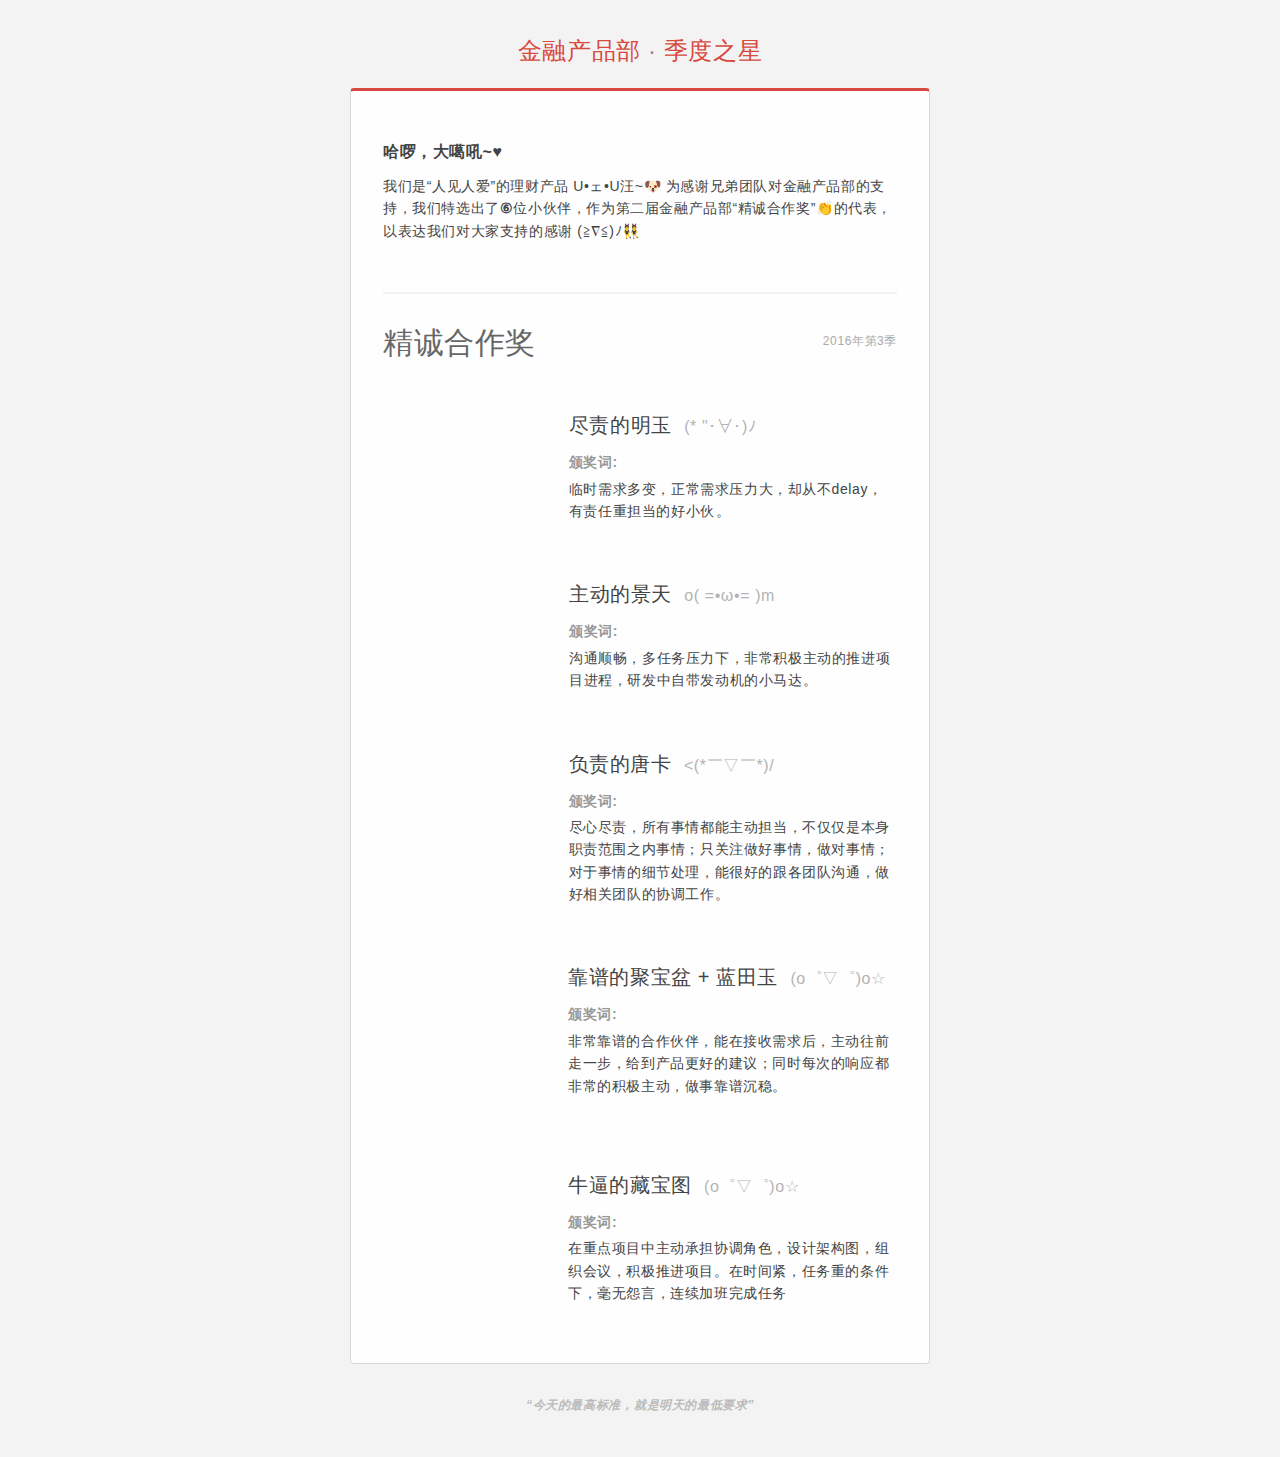
==== index.html @ 46a04021 "a test" ====
<!DOCTYPE html PUBLIC "-//W3C//DTD XHTML 1.0 Transitional//EN" "http://www.w3.org/TR/xhtml1/DTD/xhtml1-transitional.dtd">
<html xmlns="http://www.w3.org/1999/xhtml">
<head>
  <meta http-equiv="Content-Type" content="text/html; charset=utf-8" />
  <meta name="viewport" content="width=device-width" />
  <title>【邮件】挖财宝季度之星</title>
  <link rel="stylesheet" href="css/foundation-emails.css" />

  <style>
    .header {
      background: #f3f3f3;
    }

    .header .columns {
      padding-bottom: 0;
    }

    .header p {
      color: #fff;
      margin-bottom: 0;
    }

    .header .wrapper-inner {
      padding-left: 32px;
      padding-right: 32px;
      /*controls the height of the header*/
    }

    .header .container {
      background: #f3f3f3;
      border: 0px;
    }

    hr {
      display: block;
      position: relative;
      padding: 0;
      margin: 8px auto;
      height: 0;
      width: 100%;
      max-height: 0;
      font-size: 1px;
      line-height: 0;
      clear: both;
      border: none;
      border-top: 2px solid #f2f2f2;
      border-bottom: 1px solid #ffffff;
    }

    .padding-adj > th > .large-12.last {
      padding-right: 32px;
    }

    .footer-remark {
      padding:32px 0;
    } .footer-remark p {
        color: #fefefe;
        font-size: 15px;
        font-weight:400;
        line-height: 2;
        }

  </style>

</head>

<body>
  <!-- <style> -->
  <table class="body" data-made-with-foundation>
    <tr>
      <td class="float-center" align="center" valign="top">
        <center data-parsed="">

          <!-- Spacer at the top of page-->
          <table class="spacer float-center">
            <tbody>
              <tr>
                <td height="32px" style="font-size:32px;line-height:32px;">&#xA0;</td>
              </tr>
            </tbody>
          </table>

          <!-- Header -->
          <table bgcolor="#f3f3f3" align="center" class="wrapper header float-center">
            <tr>
              <td class="wrapper-inner">
                <center data-parsed="">

                  <table class="row collapse">
                    <tbody>
                      <tr>
                        <th class="small-12 large-12 columns first" valign="middle">
                          <table><tr>
                            <th><h4 class="text-center" align="center" style="color:#998483;"><strong style="color:#D84A3F;font-weight:400;">金融产品部</strong>&nbsp;&middot;&nbsp;<strong style="color:#D84A3F;font-weight:400;">季度之星</strong></h4></th>
                            <th class="expander"></th>
                          </tr></table>
                        </th>
                      </tr>
                    </tbody>
                  </table>

                  <table class="spacer float-center">
                    <tbody>
                      <tr>
                        <td height="8px" style="font-size:8px;line-height:8px;">&#xA0;</td>
                      </tr>
                    </tbody>
                  </table>

                </center>
              </td>
            </tr>
          </table>

          <!-- Main Letter -->
          <table align="center" class="container float-center radius">
            <tbody>
              <tr>
                <td>
                  <!-- Intro -->
                  <table class="spacer">
                    <tbody>
                      <tr>
                        <td height="48px" style="font-size:48px;line-height:48px;">&#xA0;</td>
                      </tr>
                    </tbody>
                  </table>
                  <table class="row"><tbody><tr>
                    <th class="small-12 large-12 columns first last">
                      <table><tr><th>
                        <p class="lead"><strong>哈啰，大噶吼~&hearts;</strong></p>
                        <p>我们是&ldquo;人见人爱&rdquo;的理财产品&nbsp;U•ェ•U汪~&#x1f436;&nbsp;为感谢兄弟团队对金融产品部的支持，我们特选出了<strong>⑥</strong>位小伙伴，作为第二届金融产品部&ldquo;精诚合作奖&rdquo;&#x1f44f;的代表，以表达我们对大家支持的感谢 (≧∇≦)ﾉ&#x1f46f;</p>
                      </th><th class="expander"></th></tr></table>
                    </th>
                  </tr></tbody></table>
                  <table class="spacer">
                    <tbody>
                      <tr>
                        <td height="16px" style="font-size:16px;line-height:16px;">&#xA0;</td>
                      </tr>
                    </tbody>
                  </table>
                  <table class="row">
                    <tbody>
                      <tr>
                        <th class="small-12 large-12 columns first last">
                          <table>
                            <tr>
                              <th><hr></th>
                            </tr>
                          </table>
                        </th>
                      </tr>
                    </tbody>
                  </table>

                  <!-- Title -->
                  <table class="spacer">
                    <tbody>
                      <tr>
                        <td height="0px" style="font-size:0px;line-height:0px;">&#xA0;</td>
                      </tr>
                    </tbody>
                  </table>
                  <table class="row">
                    <tbody>
                      <tr>
                        <th class="small-12 large-12 columns first last">
                          <table>
                            <tr>
                              <th><h2 class="text-left" align="left" valign=“middle” style="font-weight:300;color:#666;"><span style="font-weight:500;">精诚合作奖</span></h2></th>
                              <th class="text-right" align="right" valign="top" style="font-size:12px;padding-top:13px;color:#aaa;">2016年第3季</th>
                              <th class="expander"></th>
                            </tr>
                          </table>
                        </th>
                        <th class="expander"></th>
                      </tr>
                    </tbody>
                  </table>

                  <!-- Model A -->
                  <table class="spacer">
                    <tbody>
                      <tr>
                        <td height="16px" style="font-size:16px;line-height:16px;">&#xA0;</td>
                      </tr>
                    </tbody>
                  </table>
                  <table class="row">
                    <tbody>
                      <tr>
                        <th class="small-12 large-4 columns first">
                          <table>
                            <tr>
                              <th> <img src="http://s1.wacdn.com/wis/13/b0d7c8342404bc4b_244x244.jpg" width="240" alt=""> </th>
                            </tr>
                          </table>
                        </th>
                        <th class="small-12 large-8 columns last">
                          <table>
                            <tr>
                              <th>
                                <h5>尽责的<strong style="font-weight:500;">明玉</strong>&nbsp;&nbsp;<small>(* "･∀･)ﾉ</small></h5>
                                <p style="margin-bottom:4px;"><strong style="color:#999999;">颁奖词&colon;</strong></p>
                                <p>临时需求多变，正常需求压力大，却从不delay，有责任重担当的好小伙。</p>
                              </th>
                            </tr>
                          </table>
                        </th>
                      </tr>
                    </tbody>
                  </table>

                  <!-- Model B -->
                  <table class="spacer">
                    <tbody>
                      <tr>
                        <td height="30px" style="font-size:30px;line-height:30px;">&#xA0;</td>
                      </tr>
                    </tbody>
                  </table>
                  <table class="row">
                    <tbody>
                      <tr>
                        <!--<th class="small-12 large-4 columns first">
                          <table>
                            <tr>
                              <th> <img class="small-float-center" src="http://oapanse08.bkt.clouddn.com/haixi.png" width="240" alt=""> </th>
                            </tr>
                          </table>
                        </th>-->
                        <th class="small-12 large-4 columns first">
                          <table>
                            <tr>
                              <th> <img src="http://s1.wacdn.com/wis/13/5e93a69b9fe7a9bf_244x244.jpg" width="240" alt=""> </th>
                            </tr>
                          </table>
                        </th>
                        <th class="small-12 large-8 columns last">
                          <table>
                            <tr>
                              <th>
                                <h5>主动的<strong style="font-weight:500;">景天</strong>&nbsp;&nbsp;<small>o( =•ω•= )m</small></h5>
                                <p style="margin-bottom:4px;"><strong style="color:#999999;">颁奖词&colon;</strong></p>
                                <p>沟通顺畅，多任务压力下，非常积极主动的推进项目进程，研发中自带发动机的小马达。</p>
                              </th>
                            </tr>
                          </table>
                        </th>
                      </tr>
                    </tbody>
                  </table>

                  <!-- Model C -->
                  <table class="spacer">
                    <tbody>
                      <tr>
                        <td height="30px" style="font-size:30px;line-height:30px;">&#xA0;</td>
                      </tr>
                    </tbody>
                  </table>
                  <table class="row">
                    <tbody>
                      <tr>
                        <th class="small-12 large-4 columns first">
                          <table>
                            <tr>
                              <th> <img src="http://s1.wacdn.com/wis/13/49fa90740ab066ee_244x244.jpg" width="240" alt=""> </th>
                            </tr>
                          </table>
                        </th>
                        <th class="small-12 large-8 columns last">
                          <table>
                            <tr>
                              <th>
                                <h5>负责的<strong style="font-weight:500;">唐卡</strong>&nbsp;&nbsp;<small>&lt;(*￣▽￣*)&sol;</small></h5>
                                <p style="margin-bottom:4px;"><strong style="color:#999999;">颁奖词&colon;</strong></p>
                                <p>尽心尽责，所有事情都能主动担当，不仅仅是本身职责范围之内事情；只关注做好事情，做对事情；对于事情的细节处理，能很好的跟各团队沟通，做好相关团队的协调工作。</p>
                              </th>
                            </tr>
                          </table>
                        </th>
                      </tr>
                    </tbody>
                  </table>

                  <!-- Model D -->
                  <table class="spacer">
                    <tbody>
                      <tr>
                        <td height="30px" style="font-size:30px;line-height:30px;">&#xA0;</td>
                      </tr>
                    </tbody>
                  </table>
                  <table class="row">
                    <tbody>
                      <tr>
                        <th class="small-12 large-4 columns first">
                          <table>
                            <tr>
                              <th> <img src="http://s1.wacdn.com/wis/13/333a2caac73a7796_244x244.jpg" width="240" alt=""> </th>
                            </tr>
                          </table>
                        </th>
                        <th class="small-12 large-8 columns last">
                          <table>
                            <tr>
                              <th>
                                <h5>靠谱的<strong style="font-weight:500;">聚宝盆 + 蓝田玉</strong>&nbsp;&nbsp;<small>(o゜▽゜)o☆</small></h5>
                                <p style="margin-bottom:4px;"><strong style="color:#999999;">颁奖词&colon;</strong></p>
                                <p>非常靠谱的合作伙伴，能在接收需求后，主动往前走一步，给到产品更好的建议；同时每次的响应都非常的积极主动，做事靠谱沉稳。</p>
                              </th>
                            </tr>
                          </table>
                        </th>
                      </tr>
                    </tbody>
                  </table>
                  <table class="spacer">
                    <tbody>
                      <tr>
                        <td height="16px" style="font-size:16px;line-height:16px;">&#xA0;</td>
                      </tr>
                    </tbody>
                  </table>

                  <!-- Model E -->
                  <table class="spacer">
                    <tbody>
                      <tr>
                        <td height="30px" style="font-size:30px;line-height:30px;">&#xA0;</td>
                      </tr>
                    </tbody>
                  </table>
                  <table class="row">
                    <tbody>
                      <tr>
                        <th class="small-12 large-4 columns first">
                          <table>
                            <tr>
                              <th> <img src="http://s1.wacdn.com/wis/13/b2c00a8ebdccf7b0_244x244.jpg" width="240" alt=""> </th>
                            </tr>
                          </table>
                        </th>
                        <th class="small-12 large-8 columns last">
                          <table>
                            <tr>
                              <th>
                                <h5>牛逼的<strong style="font-weight:500;">藏宝图</strong>&nbsp;&nbsp;<small>(o゜▽゜)o☆</small></h5>
                                <p style="margin-bottom:4px;"><strong style="color:#999999;">颁奖词&colon;</strong></p>
                                <p>在重点项目中主动承担协调角色，设计架构图，组织会议，积极推进项目。在时间紧，任务重的条件下，毫无怨言，连续加班完成任务</p>
                              </th>
                            </tr>
                          </table>
                        </th>
                      </tr>
                    </tbody>
                  </table>
                  <table class="spacer">
                    <tbody>
                      <tr>
                        <td height="16px" style="font-size:16px;line-height:16px;">&#xA0;</td>
                      </tr>
                    </tbody>
                  </table>
                  <!--<table class="row">
                    <tbody>
                      <tr>
                        <th class="small-12 large-12 columns first last">
                          <table>
                            <tr>
                              <th><hr></th>
                            </tr>
                          </table>
                        </th>
                      </tr>
                    </tbody>
                  </table>-->

                  <!-- Outro -->
                  <table class="wrapper">
                    <tbody>
                      <tr>
                        <td>
                          <!---<table class="spacer">
                            <tbody>
                              <tr>
                                <td height="32px" style="font-size:32px;line-height:32px;">&#xA0;</td>
                              </tr>
                            </tbody>
                          </table>-->
                          <table class="row">
                            <tbody>
                              <tr>
                                <th class="small-12 large-12 columns first">
                                  <table>
                                    <tr>
                                      <th> <img src="http://s1.wacdn.com/wis/13/2f1ac27fab3cdff4_800x600.gif" alt=""> </th>
                                    </tr>
                                  </table>
                                </th>
                                <!--
                                <th class="small-12 large-12 columns first last" style="padding-bottom:0px;" bgcolor="#489CDD">
                                  <table>
                                    <tr>
                                      <th class="footer-remark">
                                        <p class="text-center">我们想感谢的人还有很多，感谢工作中互相包容、互相进步的小伙伴，感谢每一位为理财业务线做出贡献的小伙伴，希望我们的配合更加默契，我们的效率更加高效，我们前进的速度超越光速！ ╰(*°▽°*)╯&#128512;</p>
                                      </th>
                                      <th class="expander"></th>
                                    </tr>
                                  </table>
                                </th>-->
                                <th class="expander"></th>
                              </tr>
                            </tbody>
                          </table>
                          <!---<table class="row">
                            <tbody>
                              <tr>
                                <th class="small-12 large-12 columns first last" style="padding-bottom:16px;">
                                  <table>
                                    <tr>
                                      <th>
                                        <center data-parsed=""> <img src="http://oapanse08.bkt.clouddn.com/team_pic_2.jpg" width="600" alt="" align="center" class="float-center"> </center>
                                      </th>
                                      <th class="expander"></th>
                                    </tr>
                                  </table>
                                </th>
                              </tr>
                            </tbody>
                          </table> -->

                        </td>
                      </tr>
                    </tbody>
                  </table>

                </td>
              </tr>
            </tbody>
          </table>

          <!-- Footer -->
          <table bgcolor="#f3f3f3" align="center" class="wrapper secondary float-center">
            <tr>
              <td class="wrapper-inner">

                <table class="spacer">
                  <tbody>
                    <tr>
                      <td height="32px" style="font-size:32px;line-height:32px;">&#xA0;</td>
                    </tr>
                  </tbody>
                </table>

                <table class="row">
                  <tr>
                    <th>
                      <center data-parsed="">
                        <em style="font-size:12px;font-weight:900;color:#bbb;">&ldquo;今天的最高标准，就是明天的最低要求&rdquo;</em>
                      </center>
                    </th>
                    <th class="expander"></th>
                  </tr>
                </table>
              </td>
            </tr>
          </table>

          <table class="spacer float-center">
            <tbody>
              <tr>
                <td height="40px" style="font-size:40px;line-height:40px;">&#xA0;</td>
              </tr>
            </tbody>
          </table>

        </center>
      </td>
    </tr>
  </table>
</body>
</html>
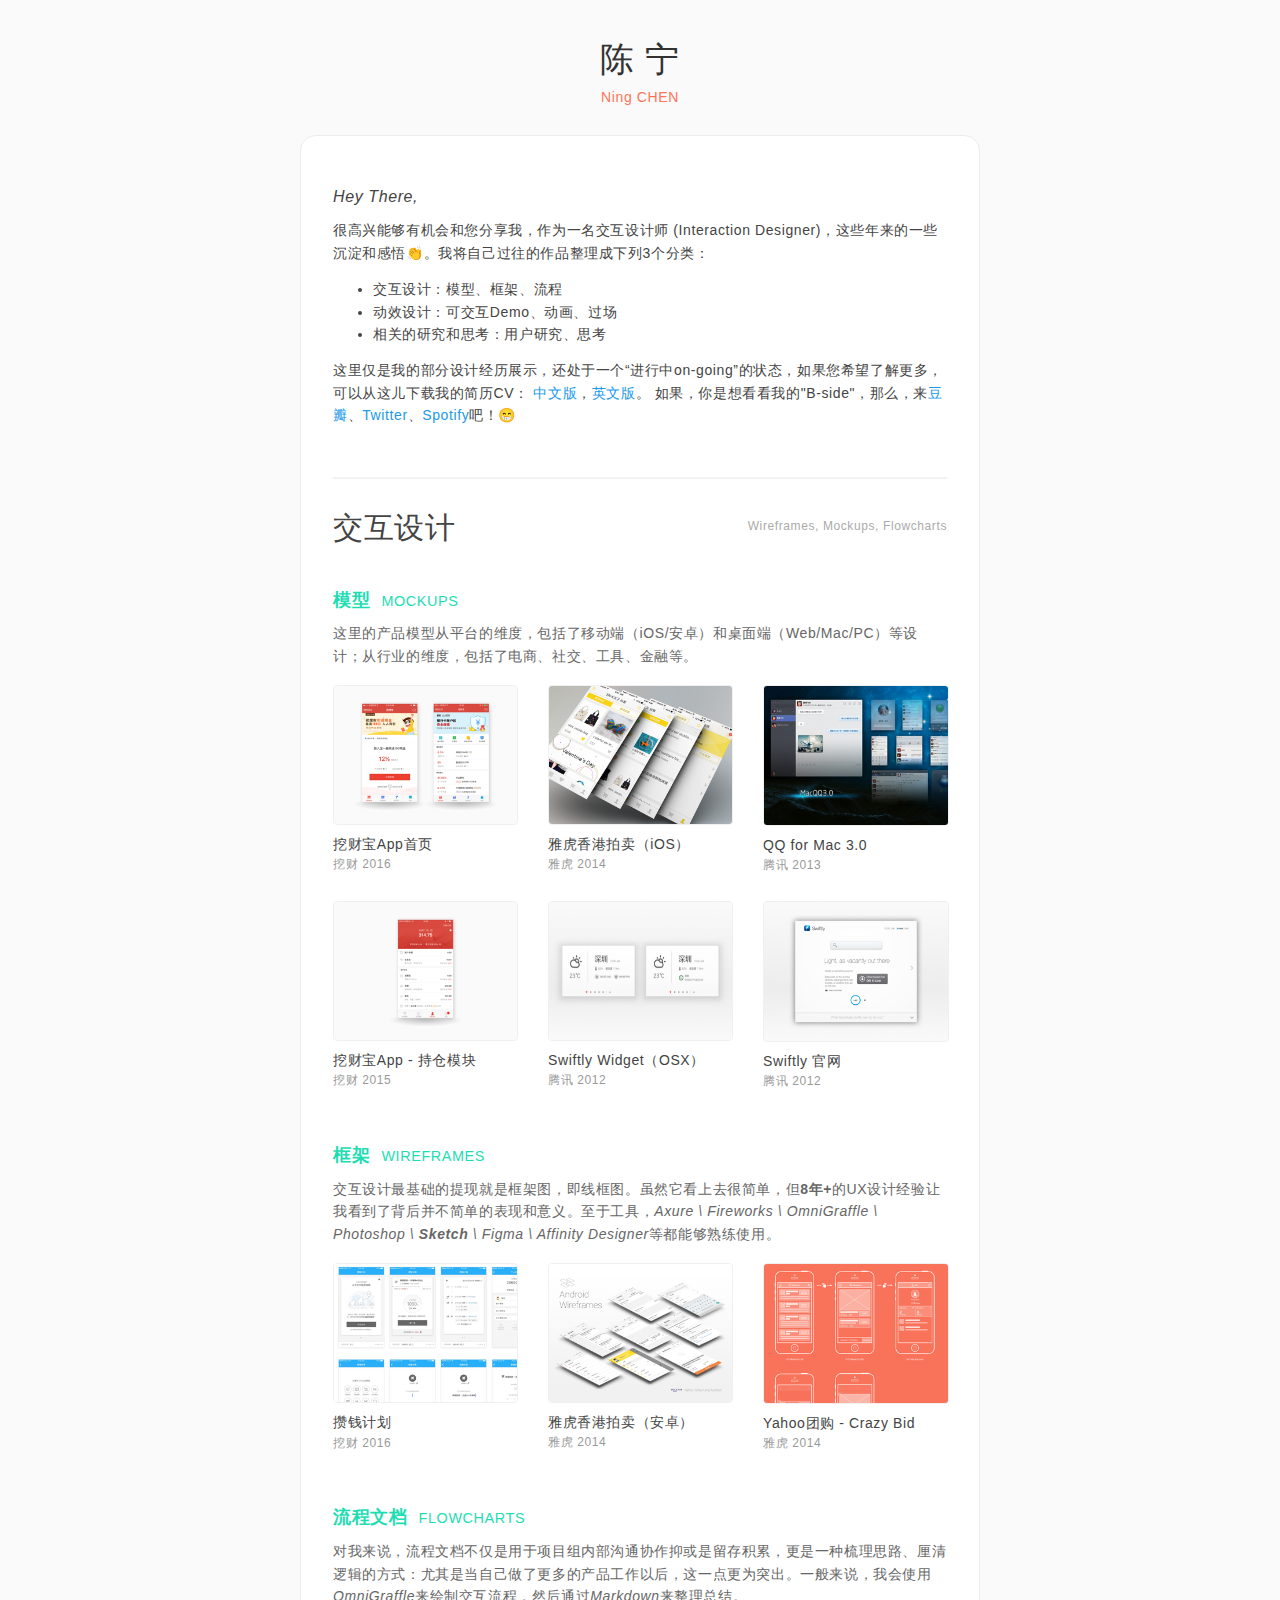
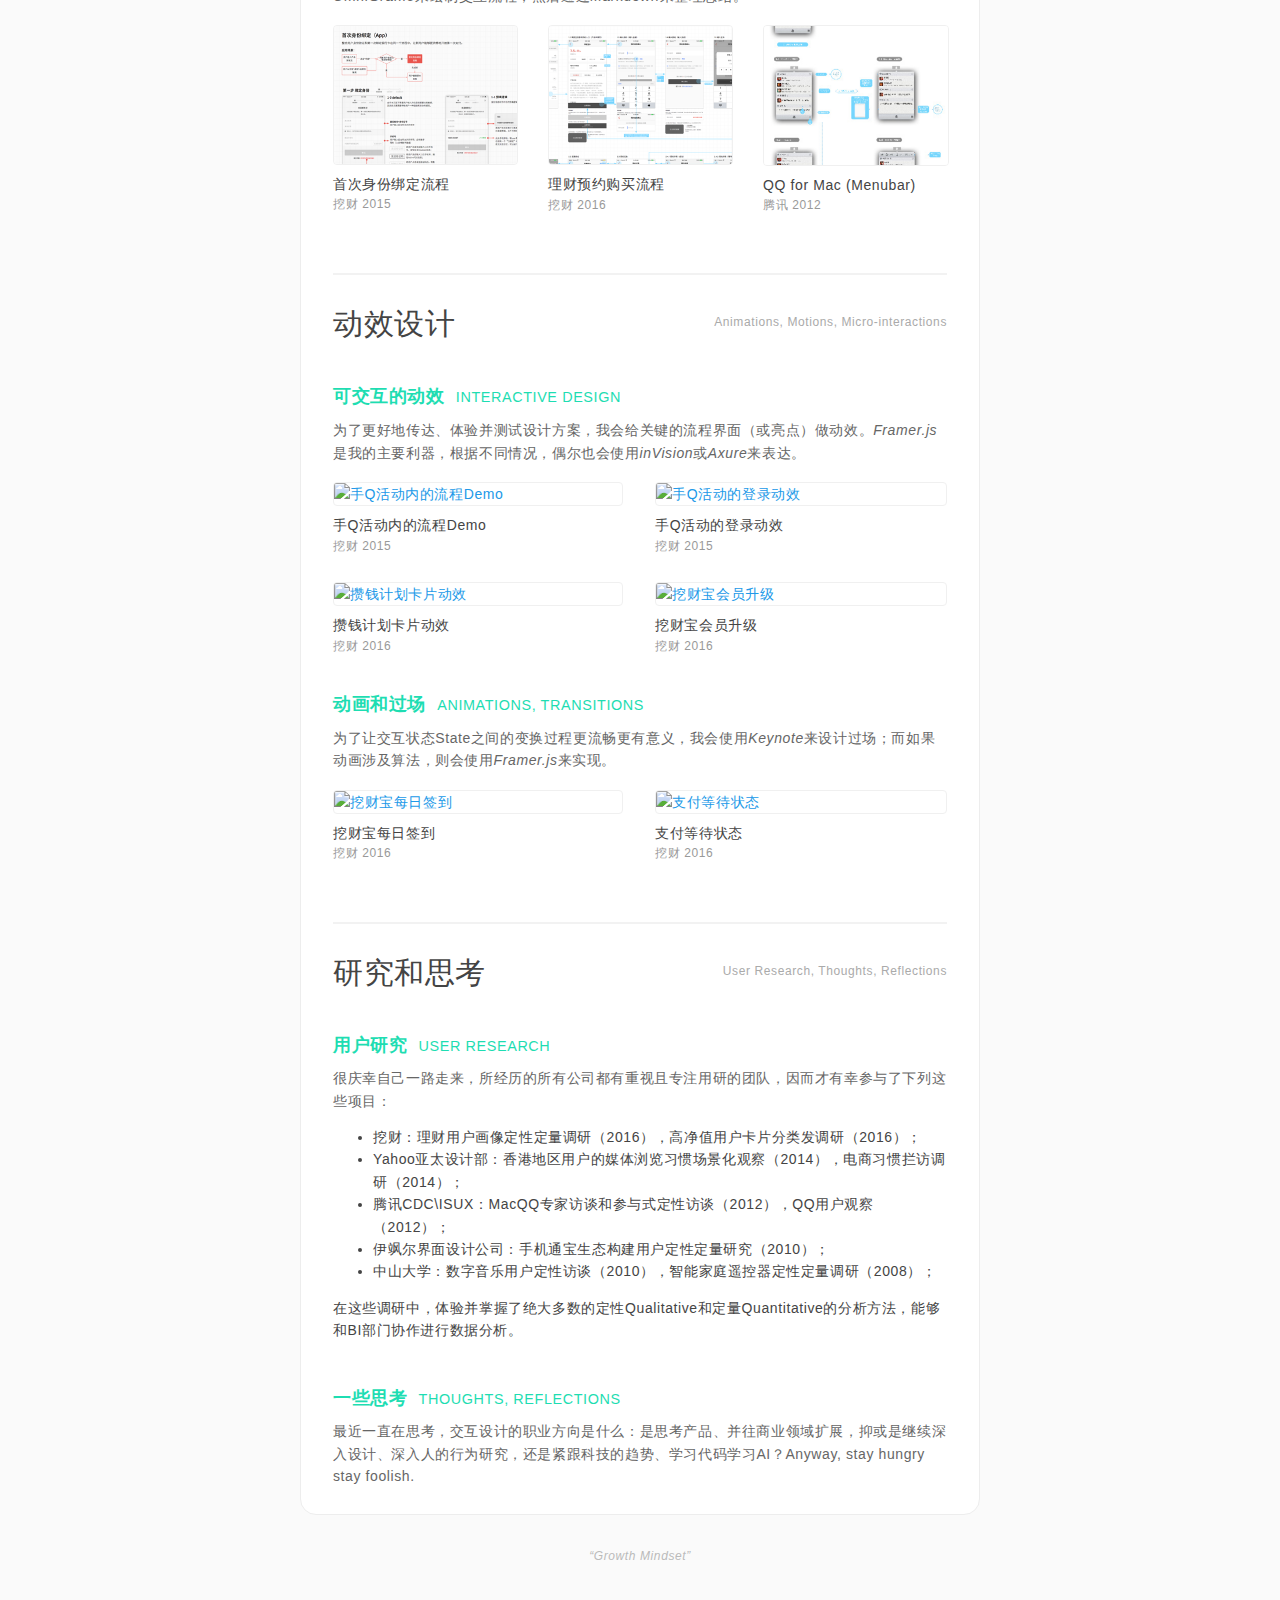
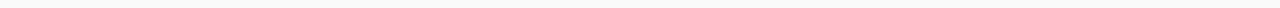
==== commit 5948ee80: "Portfolio Letter Draft" ====
--- a/index.html
+++ b/index.html
@@ -3,12 +3,12 @@
 <head>
   <meta http-equiv="Content-Type" content="text/html; charset=utf-8" />
   <meta name="viewport" content="width=device-width" />
-  <title>【邮件】挖财宝季度之星</title>
+  <title>&#x1F433;Ning Chen's Portfolio</title>
   <link rel="stylesheet" href="css/foundation-emails.css" />
 
   <style>
     .header {
-      background: #f3f3f3;
+      background: #fafafa;
     }
 
     .header .columns {
@@ -27,7 +27,7 @@
     }
 
     .header .container {
-      background: #f3f3f3;
+      background: #fafafa;
       border: 0px;
     }
 
@@ -54,7 +54,7 @@
     .footer-remark {
       padding:32px 0;
     } .footer-remark p {
-        color: #fefefe;
+        color: #fafafa;
         font-size: 15px;
         font-weight:400;
         line-height: 2;
@@ -81,7 +81,7 @@
           </table>
 
           <!-- Header -->
-          <table bgcolor="#f3f3f3" align="center" class="wrapper header float-center">
+          <table bgcolor="#fafafa" align="center" class="wrapper header float-center">
             <tr>
               <td class="wrapper-inner">
                 <center data-parsed="">
@@ -91,14 +91,33 @@
                       <tr>
                         <th class="small-12 large-12 columns first" valign="middle">
                           <table><tr>
-                            <th><h4 class="text-center" align="center" style="color:#998483;"><strong style="color:#D84A3F;font-weight:400;">金融产品部</strong>&nbsp;&middot;&nbsp;<strong style="color:#D84A3F;font-weight:400;">季度之星</strong></h4></th>
+                            <th><h1 class="text-center" align="center" style="color:#333333;margin-bottom:0px;"><strong style="color:#333333;font-weight:500;">陈 宁</strong></h1></th>
                             <th class="expander"></th>
                           </tr></table>
                         </th>
                       </tr>
                     </tbody>
                   </table>
-
+                  <table class="row collapse">
+                    <tbody>
+                      <tr>
+                        <th class="small-12 large-12 columns first" valign="middle">
+                          <table><tr>
+                            <th><p class="text-center row" align="center" style="color:#FD7559;margin-bottom:10px;font-weight:300;font-size:14px;">Ning CHEN</p></th>
+                            <th class="expander"></th>
+                          </tr></table>
+                        </th>
+                      </tr>
+                    </tbody>
+                  </table>
+
+                  <table class="spacer float-center">
+                    <tbody>
+                      <tr>
+                        <td height="8px" style="font-size:8px;line-height:8px;">&#xA0;</td>
+                      </tr>
+                    </tbody>
+                  </table>
                   <table class="spacer float-center">
                     <tbody>
                       <tr>
@@ -128,8 +147,17 @@
                   <table class="row"><tbody><tr>
                     <th class="small-12 large-12 columns first last">
                       <table><tr><th>
-                        <p class="lead"><strong>哈啰，大噶吼~&hearts;</strong></p>
-                        <p>我们是&ldquo;人见人爱&rdquo;的理财产品&nbsp;U•ェ•U汪~&#x1f436;&nbsp;为感谢兄弟团队对金融产品部的支持，我们特选出了<strong>⑥</strong>位小伙伴，作为第二届金融产品部&ldquo;精诚合作奖&rdquo;&#x1f44f;的代表，以表达我们对大家支持的感谢 (≧∇≦)ﾉ&#x1f46f;</p>
+                        <p class="lead"><em>Hey There, </em></p>
+                        <p>很高兴能够有机会和您分享我，作为一名交互设计师 (Interaction Designer)，这些年来的一些沉淀和感悟&#x1f44f;。我将自己过往的作品整理成下列3个分类：</p>
+                        <ul>
+                          <li>交互设计：模型、框架、流程</li>
+                          <li>动效设计：可交互Demo、动画、过场</li>
+                          <li>相关的研究和思考：用户研究、思考</li>
+                        </ul>
+                        <p>这里仅是我的部分设计经历展示，还处于一个“进行中on-going”的状态，如果您希望了解更多，
+                          可以从这儿下载我的简历CV：<a href="http://odt99fdsi.bkt.clouddn.com/%E9%99%88%E5%AE%81_cv.pdf" target="_blank">
+                          中文版</a>，<a href="http://odt99fdsi.bkt.clouddn.com/NingChen_cv.pdf" target="_blank">英文版</a>。
+                          如果，你是想看看我的"B-side"，那么，来<a href="https://www.douban.com/people/upning/" target="_blank">豆瓣</a>、<a href="https://twitter.com/upning" target="_blank">Twitter</a>、<a href="https://open.spotify.com/user/1229465711" target="_blank">Spotify</a>吧！&#x1f601;</p>
                       </th><th class="expander"></th></tr></table>
                     </th>
                   </tr></tbody></table>
@@ -168,8 +196,8 @@
                         <th class="small-12 large-12 columns first last">
                           <table>
                             <tr>
-                              <th><h2 class="text-left" align="left" valign=“middle” style="font-weight:300;color:#666;"><span style="font-weight:500;">精诚合作奖</span></h2></th>
-                              <th class="text-right" align="right" valign="top" style="font-size:12px;padding-top:13px;color:#aaa;">2016年第3季</th>
+                              <th><h2 class="text-left" align="left" valign=“middle” style="font-weight:300;color:#444444;"><span style="font-weight:100;">交互设计</span></h2></th>
+                              <th class="text-right" align="right" valign="top" style="font-size:12px;padding-top:13px;color:#aaa;">Wireframes, Mockups, Flowcharts</th>
                               <th class="expander"></th>
                             </tr>
                           </table>
@@ -179,33 +207,23 @@
                     </tbody>
                   </table>
 
-                  <!-- Model A -->
-                  <table class="spacer">
-                    <tbody>
-                      <tr>
-                        <td height="16px" style="font-size:16px;line-height:16px;">&#xA0;</td>
-                      </tr>
-                    </tbody>
-                  </table>
-                  <table class="row">
-                    <tbody>
-                      <tr>
-                        <th class="small-12 large-4 columns first">
-                          <table>
-                            <tr>
-                              <th> <img src="http://s1.wacdn.com/wis/13/b0d7c8342404bc4b_244x244.jpg" width="240" alt=""> </th>
-                            </tr>
-                          </table>
-                        </th>
-                        <th class="small-12 large-8 columns last">
+                  <!-- MOCKUPS -->
+                  <table class="spacer">
+                    <tbody>
+                      <tr>
+                        <td height="8px" style="font-size:8px;line-height:8px;">&#xA0;</td>
+                      </tr>
+                    </tbody>
+                  </table>
+                  <table class="row">
+                    <tbody>
+                      <tr>
+                        <th class="small-12 large-12 columns first last" style="padding-bottom:0px;">
                           <table>
                             <tr>
                               <th>
-                                <h5>尽责的<strong style="font-weight:500;">明玉</strong>&nbsp;&nbsp;<small>(* "･∀･)ﾉ</small></h5>
-                                <p style="margin-bottom:4px;"><strong style="color:#999999;">颁奖词&colon;</strong></p>
-                                <p>临时需求多变，正常需求压力大，却从不delay，有责任重担当的好小伙--。</p>
+                                <h6 style="margin-bottom:8px;color:#1EDDB2;"><strong>模型</strong>&nbsp;&nbsp;<small style="color:#1EDDB2;">MOCKUPS</small></h6>
+                                <p style="font-weight:500;color:#666666;">这里的产品模型从平台的维度，包括了移动端（iOS/安卓）和桌面端（Web/Mac/PC）等设计；从行业的维度，包括了电商、社交、工具、金融等。</p>
                               </th>
                             </tr>
                           </table>
@@ -214,38 +232,86 @@
                     </tbody>
                   </table>
 
-                  <!-- Model B -->
-                  <table class="spacer">
-                    <tbody>
-                      <tr>
-                        <td height="30px" style="font-size:30px;line-height:30px;">&#xA0;</td>
-                      </tr>
-                    </tbody>
-                  </table>
-                  <table class="row">
-                    <tbody>
-                      <tr>
-                        <!--<th class="small-12 large-4 columns first">
-                          <table>
-                            <tr>
-                              <th> <img class="small-float-center" src="http://oapanse08.bkt.clouddn.com/haixi.png" width="240" alt=""> </th>
-                            </tr>
-                          </table>
-                        </th>-->
-                        <th class="small-12 large-4 columns first">
-                          <table>
-                            <tr>
-                              <th> <img src="http://s1.wacdn.com/wis/13/5e93a69b9fe7a9bf_244x244.jpg" width="240" alt=""> </th>
-                            </tr>
-                          </table>
-                        </th>
-                        <th class="small-12 large-8 columns last">
+                  <!-- Grid - Mockups -->
+                  <table class="spacer">
+                    <tbody>
+                      <tr>
+                        <td height="8px" style="font-size:8px;line-height:8px;">&#xA0;</td>
+                      </tr>
+                    </tbody>
+                  </table>
+                  <table class="row">
+                    <tbody>
+                      <tr>
+                        <th class="small-12 large-4 columns first last" style="padding-right:0px;">
+                          <table>
+                            <tr>
+                              <th><a href="http://odt99fdsi.bkt.clouddn.com/wacai-home.png" target="_blank"><img src="img/interaction-mockup/wacai-home.png" width="200" alt="挖财宝App首页" style="border: 1px solid #f0f0f0;border-radius:4px;"></a><p style="margin-top:8px;margin-bottom:0px;"><strong style="padding-top:30px;font-weight:500;">挖财宝App首页</strong></p><p style="font-size:12px;color:#999;font-weight:500;">挖财 2016</p></th>
+                            </tr>
+                          </table>
+                        </th>
+                        <th class="small-12 large-4 columns first last" style="padding-right:0px;">
+                          <table>
+                            <tr>
+                              <th><a href="https://www.behance.net/gallery/23637069/Yahoo-Auction-Redesigned" target="_blank"><img src="img/interaction-mockup/HK-Auction-ios.png" width="200" alt="Yahoo HK Auction iOS" style="border: 1px solid #f0f0f0;border-radius:4px;"></a><p style="margin-top:8px;margin-bottom:0px;"><strong style="padding-top:30px;font-weight:500;">雅虎香港拍卖（iOS）</strong></p><p style="font-size:12px;color:#999;font-weight:500;">雅虎 2014</p></th>
+                            </tr>
+                          </table>
+                        </th>
+                        <th class="small-12 large-4 columns first last">
+                          <table>
+                            <tr>
+                              <th><a href="http://odt99fdsi.bkt.clouddn.com/3.0_%E8%A7%86%E8%A7%89%E5%85%A8.png" target="_blank"><img src="img/interaction-mockup/qq-for-mac-full.png" width="200" alt="QQ for Mac 3.0" style="border: 1px solid #f0f0f0;border-radius:4px;"></a><p style="margin-top:8px;margin-bottom:0px;"><strong style="padding-top:30px;font-weight:500;">QQ for Mac 3.0</strong></p><p style="font-size:12px;color:#999;font-weight:500;">腾讯 2013</p></th>
+                            </tr>
+                          </table>
+                        </th>
+                      </tr>
+                    </tbody>
+                  </table>
+                  <table class="row">
+                    <tbody>
+                      <tr>
+                        <th class="small-12 large-4 columns first last" style="padding-right:0px;">
+                          <table>
+                            <tr>
+                              <th><a href="http://odt99fdsi.bkt.clouddn.com/wacai-assets.png" target="_blank"><img src="img/interaction-mockup/wacai-assets.png" width="200" alt="挖财宝App持仓模块" style="border: 1px solid #f0f0f0;border-radius:4px;"></a><p style="margin-top:8px;margin-bottom:0px;"><strong style="padding-top:30px;font-weight:500;">挖财宝App - 持仓模块</strong></p><p style="font-size:12px;color:#999;font-weight:500;">挖财 2015</p></th>
+                            </tr>
+                          </table>
+                        </th>
+                        <th class="small-12 large-4 columns first last" style="padding-right:0px;">
+                          <table>
+                            <tr>
+                              <th><a href="http://odt99fdsi.bkt.clouddn.com/swiftly-showcase.png" target="_blank"><img src="img/interaction-mockup/swiftly-showcase.png" width="200" alt="Swiftly Widget" style="border: 1px solid #f0f0f0;border-radius:4px;"></a><p style="margin-top:8px;margin-bottom:0px;"><strong style="padding-top:30px;font-weight:500;">Swiftly Widget（OSX）</strong></p><p style="font-size:12px;color:#999;font-weight:500;">腾讯 2012</p></th>
+                            </tr>
+                          </table>
+                        </th>
+                        <th class="small-12 large-4 columns first last">
+                          <table>
+                            <tr>
+                              <th><a href="http://odt99fdsi.bkt.clouddn.com/swiftly-website.png" target="_blank"><img src="img/interaction-mockup/swiftly-web.png" width="200" alt="Swiftly-web" style="border: 1px solid #f0f0f0;border-radius:4px;"></a><p style="margin-top:8px;margin-bottom:0px;"><strong style="padding-top:30px;font-weight:500;">Swiftly 官网</strong></p><p style="font-size:12px;color:#999;font-weight:500;">腾讯 2012</p></th>
+                            </tr>
+                          </table>
+                        </th>
+                      </tr>
+                    </tbody>
+                  </table>
+                  <table class="spacer">
+                    <tbody>
+                      <tr>
+                        <td height="24px" style="font-size:24px;line-height:24px;">&#xA0;</td>
+                      </tr>
+                    </tbody>
+                  </table>
+
+                  <!-- WIREFRAMES -->
+                  <table class="row">
+                    <tbody>
+                      <tr>
+                        <th class="small-12 large-12 columns first last" style="padding-bottom:0px;">
                           <table>
                             <tr>
                               <th>
-                                <h5>主动的<strong style="font-weight:500;">景天</strong>&nbsp;&nbsp;<small>o( =•ω•= )m</small></h5>
-                                <p style="margin-bottom:4px;"><strong style="color:#999999;">颁奖词&colon;</strong></p>
-                                <p>沟通顺畅，多任务压力下，非常积极主动的推进项目进程，研发中自带发动机的小马达。</p>
+                                <h6 style="margin-bottom:8px;color:#1EDDB2;"><strong>框架</strong>&nbsp;&nbsp;<small style="color:#1EDDB2;">WIREFRAMES</small></h6>
+                                <p style="font-weight:500;color:#666666;">交互设计最基础的提现就是框架图，即线框图。虽然它看上去很简单，但<strong>8年+</strong>的UX设计经验让我看到了背后并不简单的表现和意义。至于工具，<em>Axure \ Fireworks \ OmniGraffle \ Photoshop \ <strong>Sketch</strong> \ Figma \ Affinity Designer</em>等都能够熟练使用。</p>
                               </th>
                             </tr>
                           </table>
@@ -254,31 +320,59 @@
                     </tbody>
                   </table>
 
-                  <!-- Model C -->
-                  <table class="spacer">
-                    <tbody>
-                      <tr>
-                        <td height="30px" style="font-size:30px;line-height:30px;">&#xA0;</td>
-                      </tr>
-                    </tbody>
-                  </table>
-                  <table class="row">
-                    <tbody>
-                      <tr>
-                        <th class="small-12 large-4 columns first">
-                          <table>
-                            <tr>
-                              <th> <img src="http://s1.wacdn.com/wis/13/49fa90740ab066ee_244x244.jpg" width="240" alt=""> </th>
-                            </tr>
-                          </table>
-                        </th>
-                        <th class="small-12 large-8 columns last">
+                  <!-- Grid - Wireframes -->
+                  <table class="spacer">
+                    <tbody>
+                      <tr>
+                        <td height="8px" style="font-size:8px;line-height:8px;">&#xA0;</td>
+                      </tr>
+                    </tbody>
+                  </table>
+                  <table class="row">
+                    <tbody>
+                      <tr>
+                        <th class="small-12 large-4 columns first last" style="padding-right:0px;">
+                          <table>
+                            <tr>
+                              <th><a href="http://odt99fdsi.bkt.clouddn.com/%E6%94%92%E9%92%B1%E8%AE%A1%E5%88%92_wireframes.png" target="_blank"><img src="img/interaction-wireframe/zanqian-jihua.png" width="200" alt="攒钱计划" style="border: 1px solid #f0f0f0;border-radius:4px;"></a><p style="margin-top:8px;margin-bottom:0px;"><strong style="padding-top:30px;font-weight:500;">攒钱计划</strong></p><p style="font-size:12px;color:#999;font-weight:500;">挖财 2016</p></th>
+                            </tr>
+                          </table>
+                        </th>
+                        <th class="small-12 large-4 columns first last" style="padding-right:0px;">
+                          <table>
+                            <tr>
+                              <th><a href="https://www.behance.net/gallery/23326783/Android-Wireframes-for-Yahoo-HK-Auction" target="_blank"><img src="img/interaction-wireframe/HK-Auction.png" width="200" alt="Yahoo HK Auction Android" style="border: 1px solid #f0f0f0;border-radius:4px;"></a><p style="margin-top:8px;margin-bottom:0px;"><strong style="padding-top:30px;font-weight:500;">雅虎香港拍卖（安卓）</strong></p><p style="font-size:12px;color:#999;font-weight:500;">雅虎 2014</p></th>
+                            </tr>
+                          </table>
+                        </th>
+                        <th class="small-12 large-4 columns first last">
+                          <table>
+                            <tr>
+                              <th><a href="http://odt99fdsi.bkt.clouddn.com/Deals-Crazy-Bid-Wireframes.png" target="_blank"><img src="img/interaction-wireframe/Deals-Crazy-Bid.png" width="200" alt="Yahoo香港团购Crazy Bid" style="border: 1px solid #f0f0f0;border-radius:4px;"></a><p style="margin-top:8px;margin-bottom:0px;"><strong style="padding-top:30px;font-weight:500;">Yahoo团购 - Crazy Bid</strong></p><p style="font-size:12px;color:#999;font-weight:500;">雅虎 2014</p></th>
+                            </tr>
+                          </table>
+                        </th>
+                      </tr>
+                    </tbody>
+                  </table>
+                  <table class="spacer">
+                    <tbody>
+                      <tr>
+                        <td height="24px" style="font-size:24px;line-height:24px;">&#xA0;</td>
+                      </tr>
+                    </tbody>
+                  </table>
+
+                  <!-- FLOWCHARTS -->
+                  <table class="row">
+                    <tbody>
+                      <tr>
+                        <th class="small-12 large-12 columns first last" style="padding-bottom:0px;">
                           <table>
                             <tr>
                               <th>
-                                <h5>负责的<strong style="font-weight:500;">唐卡</strong>&nbsp;&nbsp;<small>&lt;(*￣▽￣*)&sol;</small></h5>
-                                <p style="margin-bottom:4px;"><strong style="color:#999999;">颁奖词&colon;</strong></p>
-                                <p>尽心尽责，所有事情都能主动担当，不仅仅是本身职责范围之内事情；只关注做好事情，做对事情；对于事情的细节处理，能很好的跟各团队沟通，做好相关团队的协调工作。</p>
+                                <h6 style="margin-bottom:8px;color:#1EDDB2;"><strong>流程文档</strong>&nbsp;&nbsp;<small style="color:#1EDDB2;">FLOWCHARTS</small></h6>
+                                <p style="font-weight:500;color:#666666;">对我来说，流程文档不仅是用于项目组内部沟通协作抑或是留存积累，更是一种梳理思路、厘清逻辑的方式：尤其是当自己做了更多的产品工作以后，这一点更为突出。一般来说，我会使用<em>OmniGraffle</em>来绘制交互流程，然后通过<em>Markdown</em>来整理总结。</p>
                               </th>
                             </tr>
                           </table>
@@ -287,31 +381,106 @@
                     </tbody>
                   </table>
 
-                  <!-- Model D -->
-                  <table class="spacer">
-                    <tbody>
-                      <tr>
-                        <td height="30px" style="font-size:30px;line-height:30px;">&#xA0;</td>
-                      </tr>
-                    </tbody>
-                  </table>
-                  <table class="row">
-                    <tbody>
-                      <tr>
-                        <th class="small-12 large-4 columns first">
-                          <table>
-                            <tr>
-                              <th> <img src="http://s1.wacdn.com/wis/13/333a2caac73a7796_244x244.jpg" width="240" alt=""> </th>
-                            </tr>
-                          </table>
-                        </th>
-                        <th class="small-12 large-8 columns last">
+                  <!-- Grid - Flowcharts -->
+                  <table class="spacer">
+                    <tbody>
+                      <tr>
+                        <td height="8px" style="font-size:8px;line-height:8px;">&#xA0;</td>
+                      </tr>
+                    </tbody>
+                  </table>
+                  <table class="row">
+                    <tbody>
+                      <tr>
+                        <th class="small-12 large-4 columns first last" style="padding-right:0px;">
+                          <table>
+                            <tr>
+                              <th><a href="http://odt99fdsi.bkt.clouddn.com/%E3%80%90%E7%90%86%E8%B4%A2%E3%80%91%E9%A6%96%E6%AC%A1%E8%BA%AB%E4%BB%BD%E7%BB%91%E5%AE%9A%E9%9C%80%E6%B1%82%E8%AF%B4%E6%98%8E.pdf" target="_blank"><img src="img/interaction-flowchart/wacai-login.png" width="200" alt="首次身份绑定流程文档" style="border: 1px solid #f0f0f0;border-radius:4px;"></a><p style="margin-top:8px;margin-bottom:0px;"><strong style="padding-top:30px;font-weight:500;">首次身份绑定流程</strong></p><p style="font-size:12px;color:#999;font-weight:500;">挖财 2015</p></th>
+                            </tr>
+                          </table>
+                        </th>
+                        <th class="small-12 large-4 columns first last" style="padding-right:0px;">
+                          <table>
+                            <tr>
+                              <th><a href="http://odt99fdsi.bkt.clouddn.com/%E9%A2%84%E8%B4%AD_flowchart.pdf" target="_blank"><img src="img/interaction-flowchart/wacai-preorder.png" width="200" alt="理财预约购买流程" style="border: 1px solid #f0f0f0;border-radius:4px;"></a><p style="margin-top:8px;margin-bottom:0px;"><strong style="padding-top:30px;font-weight:500;">理财预约购买流程</strong></p><p style="font-size:12px;color:#999;font-weight:500;">挖财 2016</p></th>
+                            </tr>
+                          </table>
+                        </th>
+                        <th class="small-12 large-4 columns first last">
+                          <table>
+                            <tr>
+                              <th><a href="http://odt99fdsi.bkt.clouddn.com/MacQQ_MenuBar_Final_flowchart.png" target="_blank"><img src="img/interaction-flowchart/qq-for-mac.png" width="200" alt="QQ for Mac (Menubar)" style="border: 1px solid #f0f0f0;border-radius:4px;"></a><p style="margin-top:8px;margin-bottom:0px;"><strong style="padding-top:30px;font-weight:500;">QQ for Mac (Menubar)</strong></p><p style="font-size:12px;color:#999;font-weight:500;">腾讯 2012</p></th>
+                            </tr>
+                          </table>
+                        </th>
+                      </tr>
+                    </tbody>
+                  </table>
+                  <table class="spacer">
+                    <tbody>
+                      <tr>
+                        <td height="24px" style="font-size:24px;line-height:24px;">&#xA0;</td>
+                      </tr>
+                    </tbody>
+                  </table>
+
+                  <!-- Animations, Motions, Micro-interactions -->
+                  <table class="row">
+                    <tbody>
+                      <tr>
+                        <th class="small-12 large-12 columns first last">
+                          <table>
+                            <tr>
+                              <th><hr></th>
+                            </tr>
+                          </table>
+                        </th>
+                      </tr>
+                    </tbody>
+                  </table>
+
+                  <!-- Title -->
+                  <table class="spacer">
+                    <tbody>
+                      <tr>
+                        <td height="0px" style="font-size:0px;line-height:0px;">&#xA0;</td>
+                      </tr>
+                    </tbody>
+                  </table>
+                  <table class="row">
+                    <tbody>
+                      <tr>
+                        <th class="small-12 large-12 columns first last">
+                          <table>
+                            <tr>
+                              <th><h2 class="text-left" align="left" valign=“middle” style="font-weight:300;color:#444;"><span style="font-weight:100;">动效设计</span></h2></th>
+                              <th class="text-right" align="right" valign="top" style="font-size:12px;padding-top:13px;color:#aaa;">Animations, Motions, Micro-interactions</th>
+                              <th class="expander"></th>
+                            </tr>
+                          </table>
+                        </th>
+                        <th class="expander"></th>
+                      </tr>
+                    </tbody>
+                  </table>
+
+                  <!-- Motions -->
+                  <table class="spacer">
+                    <tbody>
+                      <tr>
+                        <td height="8px" style="font-size:8px;line-height:8px;">&#xA0;</td>
+                      </tr>
+                    </tbody>
+                  </table>
+                  <table class="row">
+                    <tbody>
+                      <tr>
+                        <th class="small-12 large-12 columns first last" style="padding-bottom:0px;">
                           <table>
                             <tr>
                               <th>
-                                <h5>靠谱的<strong style="font-weight:500;">聚宝盆 + 蓝田玉</strong>&nbsp;&nbsp;<small>(o゜▽゜)o☆</small></h5>
-                                <p style="margin-bottom:4px;"><strong style="color:#999999;">颁奖词&colon;</strong></p>
-                                <p>非常靠谱的合作伙伴，能在接收需求后，主动往前走一步，给到产品更好的建议；同时每次的响应都非常的积极主动，做事靠谱沉稳。</p>
+                                <h6 style="margin-bottom:8px;color:#1EDDB2;"><strong>可交互的动效</strong>&nbsp;&nbsp;<small style="color:#1EDDB2;">INTERACTIVE DESIGN</small></h6>
+                                <p style="font-weight:500;color:#666666;">为了更好地传达、体验并测试设计方案，我会给关键的流程界面（或亮点）做动效。<em>Framer.js</em>是我的主要利器，根据不同情况，偶尔也会使用<em>inVision</em>或<em>Axure</em>来表达。</p>
                               </th>
                             </tr>
                           </table>
@@ -319,39 +488,73 @@
                       </tr>
                     </tbody>
                   </table>
-                  <table class="spacer">
-                    <tbody>
-                      <tr>
-                        <td height="16px" style="font-size:16px;line-height:16px;">&#xA0;</td>
-                      </tr>
-                    </tbody>
-                  </table>
-
-                  <!-- Model E -->
-                  <table class="spacer">
-                    <tbody>
-                      <tr>
-                        <td height="30px" style="font-size:30px;line-height:30px;">&#xA0;</td>
-                      </tr>
-                    </tbody>
-                  </table>
-                  <table class="row">
-                    <tbody>
-                      <tr>
-                        <th class="small-12 large-4 columns first">
-                          <table>
-                            <tr>
-                              <th> <img src="http://s1.wacdn.com/wis/13/b2c00a8ebdccf7b0_244x244.jpg" width="240" alt=""> </th>
-                            </tr>
-                          </table>
-                        </th>
-                        <th class="small-12 large-8 columns last">
+
+                  <!-- Grid - Motions -->
+                  <table class="spacer">
+                    <tbody>
+                      <tr>
+                        <td height="8px" style="font-size:8px;line-height:8px;">&#xA0;</td>
+                      </tr>
+                    </tbody>
+                  </table>
+                  <table class="row">
+                    <tbody>
+                      <tr>
+                        <th class="small-12 large-6 columns first last" style="padding-right:0px;">
+                          <table>
+                            <tr>
+                              <th><a href="http://share.framerjs.com/10o630enrfg0/" target="_blank"><img src="http://odt99fdsi.bkt.clouddn.com/%E6%89%8BQ%E6%B5%81%E7%A8%8B.gif" width="300" alt="手Q活动内的流程Demo" style="border: 1px solid #f0f0f0;border-radius:4px;"></a><p style="margin-top:8px;margin-bottom:0px;"><strong style="padding-top:30px;font-weight:500;">手Q活动内的流程Demo</strong></p><p style="font-size:12px;color:#999;font-weight:500;">挖财 2015</p></th>
+                            </tr>
+                          </table>
+                        </th>
+                        <th class="small-12 large-6 columns first last">
+                          <table>
+                            <tr>
+                              <th><a href="http://share.framerjs.com/ivonqeq43oko/" target="_blank"><img src="http://odt99fdsi.bkt.clouddn.com/%E6%8C%96%E8%B4%A2%E5%AE%9D%E7%99%BB%E5%BD%95_small.gif" width="300" alt="手Q活动的登录动效" style="border: 1px solid #f0f0f0;border-radius:4px;"></a><p style="margin-top:8px;margin-bottom:0px;"><strong style="padding-top:30px;font-weight:500;">手Q活动的登录动效</strong></p><p style="font-size:12px;color:#999;font-weight:500;">挖财 2015</p></th>
+                            </tr>
+                          </table>
+                        </th>
+                      </tr>
+                    </tbody>
+                  </table>
+                  <table class="row">
+                    <tbody>
+                      <tr>
+                        <th class="small-12 large-6 columns first last" style="padding-right:0px;">
+                          <table>
+                            <tr>
+                              <th><a href="http://share.framerjs.com/2fhpjwm1oyma/" target="_blank"><img src="http://odt99fdsi.bkt.clouddn.com/cards_array.gif" width="300" alt="攒钱计划卡片动效" style="border: 1px solid #f0f0f0;border-radius:4px;"></a><p style="margin-top:8px;margin-bottom:0px;"><strong style="padding-top:30px;font-weight:500;">攒钱计划卡片动效</strong></p><p style="font-size:12px;color:#999;font-weight:500;">挖财 2016</p></th>
+                            </tr>
+                          </table>
+                        </th>
+                        <th class="small-12 large-6 columns first last">
+                          <table>
+                            <tr>
+                              <th><a href="http://share.framerjs.com/v889yffneyqi/" target="_blank"><img src="http://odt99fdsi.bkt.clouddn.com/level_up_small.gif" width="300" alt="挖财宝会员升级" style="border: 1px solid #f0f0f0;border-radius:4px;"></a><p style="margin-top:8px;margin-bottom:0px;"><strong style="padding-top:30px;font-weight:500;">挖财宝会员升级</strong></p><p style="font-size:12px;color:#999;font-weight:500;">挖财 2016</p></th>
+                            </tr>
+                          </table>
+                        </th>
+                      </tr>
+                    </tbody>
+                  </table>
+
+                  <!-- Animations -->
+                  <table class="spacer">
+                    <tbody>
+                      <tr>
+                        <td height="8px" style="font-size:8px;line-height:8px;">&#xA0;</td>
+                      </tr>
+                    </tbody>
+                  </table>
+                  <table class="row">
+                    <tbody>
+                      <tr>
+                        <th class="small-12 large-12 columns first last" style="padding-bottom:0px;">
                           <table>
                             <tr>
                               <th>
-                                <h5>牛逼的<strong style="font-weight:500;">藏宝图</strong>&nbsp;&nbsp;<small>(o゜▽゜)o☆</small></h5>
-                                <p style="margin-bottom:4px;"><strong style="color:#999999;">颁奖词&colon;</strong></p>
-                                <p>在重点项目中主动承担协调角色，设计架构图，组织会议，积极推进项目。在时间紧，任务重的条件下，毫无怨言，连续加班完成任务</p>
+                                <h6 style="margin-bottom:8px;color:#1EDDB2;"><strong>动画和过场</strong>&nbsp;&nbsp;<small style="color:#1EDDB2;">ANIMATIONS, TRANSITIONS</small></h6>
+                                <p style="font-weight:500;color:#666666;">为了让交互状态State之间的变换过程更流畅更有意义，我会使用<em>Keynote</em>来设计过场；而如果动画涉及算法，则会使用<em>Framer.js</em>来实现。</p>
                               </th>
                             </tr>
                           </table>
@@ -359,13 +562,141 @@
                       </tr>
                     </tbody>
                   </table>
-                  <table class="spacer">
-                    <tbody>
-                      <tr>
-                        <td height="16px" style="font-size:16px;line-height:16px;">&#xA0;</td>
-                      </tr>
-                    </tbody>
-                  </table>
+
+                  <!-- Grid - Animations -->
+                  <table class="spacer">
+                    <tbody>
+                      <tr>
+                        <td height="8px" style="font-size:8px;line-height:8px;">&#xA0;</td>
+                      </tr>
+                    </tbody>
+                  </table>
+                  <table class="row">
+                    <tbody>
+                      <tr>
+                        <th class="small-12 large-6 columns first last" style="padding-right:0px;">
+                          <table>
+                            <tr>
+                              <th><a href="http://odt99fdsi.bkt.clouddn.com/%E6%AF%8F%E6%97%A5%E7%AD%BE%E5%88%B0.m4v" target="_blank"><img src="http://odt99fdsi.bkt.clouddn.com/%E6%AF%8F%E6%97%A5%E7%AD%BE%E5%88%B0.gif" width="300" alt="挖财宝每日签到" style="border: 1px solid #f0f0f0;border-radius:4px;"></a><p style="margin-top:8px;margin-bottom:0px;"><strong style="padding-top:30px;font-weight:500;">挖财宝每日签到</strong></p><p style="font-size:12px;color:#999;font-weight:500;">挖财 2016</p></th>
+                            </tr>
+                          </table>
+                        </th>
+                        <th class="small-12 large-6 columns first last">
+                          <table>
+                            <tr>
+                              <th><a href="http://share.framerjs.com/3jfbog0yrb9b/" target="_blank"><img src="http://odt99fdsi.bkt.clouddn.com/waiting_small.gif" width="300" alt="支付等待状态" style="border: 1px solid #f0f0f0;border-radius:4px;"></a><p style="margin-top:8px;margin-bottom:0px;"><strong style="padding-top:30px;font-weight:500;">支付等待状态</strong></p><p style="font-size:12px;color:#999;font-weight:500;">挖财 2016</p></th>
+                            </tr>
+                          </table>
+                        </th>
+                      </tr>
+                    </tbody>
+                  </table>
+                  <table class="spacer">
+                    <tbody>
+                      <tr>
+                        <td height="24px" style="font-size:24px;line-height:24px;">&#xA0;</td>
+                      </tr>
+                    </tbody>
+                  </table>
+
+                  <!-- User Research & Thoughts -->
+                  <table class="row">
+                    <tbody>
+                      <tr>
+                        <th class="small-12 large-12 columns first last">
+                          <table>
+                            <tr>
+                              <th><hr></th>
+                            </tr>
+                          </table>
+                        </th>
+                      </tr>
+                    </tbody>
+                  </table>
+
+                  <!-- Title -->
+                  <table class="spacer">
+                    <tbody>
+                      <tr>
+                        <td height="0px" style="font-size:0px;line-height:0px;">&#xA0;</td>
+                      </tr>
+                    </tbody>
+                  </table>
+                  <table class="row">
+                    <tbody>
+                      <tr>
+                        <th class="small-12 large-12 columns first last">
+                          <table>
+                            <tr>
+                              <th><h2 class="text-left" align="left" valign=“middle” style="font-weight:300;color:#444;"><span style="font-weight:100;">研究和思考</span></h2></th>
+                              <th class="text-right" align="right" valign="top" style="font-size:12px;padding-top:13px;color:#aaa;">User Research, Thoughts, Reflections</th>
+                              <th class="expander"></th>
+                            </tr>
+                          </table>
+                        </th>
+                        <th class="expander"></th>
+                      </tr>
+                    </tbody>
+                  </table>
+
+                  <!-- User Research -->
+                  <table class="spacer">
+                    <tbody>
+                      <tr>
+                        <td height="8px" style="font-size:8px;line-height:8px;">&#xA0;</td>
+                      </tr>
+                    </tbody>
+                  </table>
+                  <table class="row">
+                    <tbody>
+                      <tr>
+                        <th class="small-12 large-12 columns first last" style="padding-bottom:0px;">
+                          <table>
+                            <tr>
+                              <th>
+                                <h6 style="margin-bottom:8px;color:#1EDDB2;"><strong>用户研究</strong>&nbsp;&nbsp;<small style="color:#1EDDB2;">USER RESEARCH</small></h6>
+                                <p style="font-weight:500;color:#666666;">很庆幸自己一路走来，所经历的所有公司都有重视且专注用研的团队，因而才有幸参与了下列这些项目：</p>
+                                <ul>
+                                  <li>挖财：理财用户画像定性定量调研（2016），高净值用户卡片分类发调研（2016）；</li>
+                                  <li>Yahoo亚太设计部：香港地区用户的媒体浏览习惯场景化观察（2014），电商习惯拦访调研（2014）；</li>
+                                  <li>腾讯CDC\ISUX：MacQQ专家访谈和参与式定性访谈（2012），QQ用户观察（2012）；</li>
+                                  <li>伊飒尔界面设计公司：手机通宝生态构建用户定性定量研究（2010）；</li>
+                                  <li>中山大学：数字音乐用户定性访谈（2010），智能家庭遥控器定性定量调研（2008）；</li>
+                                </ul>
+                                <p>在这些调研中，体验并掌握了绝大多数的定性Qualitative和定量Quantitative的分析方法，能够和BI部门协作进行数据分析。</p>
+                              </th>
+                            </tr>
+                          </table>
+                        </th>
+                      </tr>
+                    </tbody>
+                  </table>
+
+                  <!-- Thoughts & Reflections -->
+                  <table class="spacer">
+                    <tbody>
+                      <tr>
+                        <td height="32px" style="font-size:32px;line-height:32px;">&#xA0;</td>
+                      </tr>
+                    </tbody>
+                  </table>
+                  <table class="row">
+                    <tbody>
+                      <tr>
+                        <th class="small-12 large-12 columns first last" style="padding-bottom:0px;">
+                          <table>
+                            <tr>
+                              <th>
+                                <h6 style="margin-bottom:8px;color:#1EDDB2;"><strong>一些思考</strong>&nbsp;&nbsp;<small style="color:#1EDDB2;">THOUGHTS, REFLECTIONS</small></h6>
+                                <p style="font-weight:500;color:#666666;">最近一直在思考，交互设计的职业方向是什么：是思考产品、并往商业领域扩展，抑或是继续深入设计、深入人的行为研究，还是紧跟科技的趋势、学习代码学习AI？Anyway, stay hungry stay foolish.</p>
+                              </th>
+                            </tr>
+                          </table>
+                        </th>
+                      </tr>
+                    </tbody>
+                  </table>
+
                   <!--<table class="row">
                     <tbody>
                       <tr>
@@ -445,7 +776,7 @@
           </table>
 
           <!-- Footer -->
-          <table bgcolor="#f3f3f3" align="center" class="wrapper secondary float-center">
+          <table bgcolor="#fafafa" align="center" class="wrapper secondary float-center">
             <tr>
               <td class="wrapper-inner">
 
@@ -461,8 +792,7 @@
                   <tr>
                     <th>
                       <center data-parsed="">
-                        <em style="font-size:12px;font-weight:900;color:#bbb;">&ldquo;今天的最高标准-，就是明天的最低要求&rdquo;</em>
+                        <em style="font-size:12px;font-weight:500;color:#bbb;">&ldquo;Growth Mindset&rdquo;</em>
                       </center>
                     </th>
                     <th class="expander"></th>
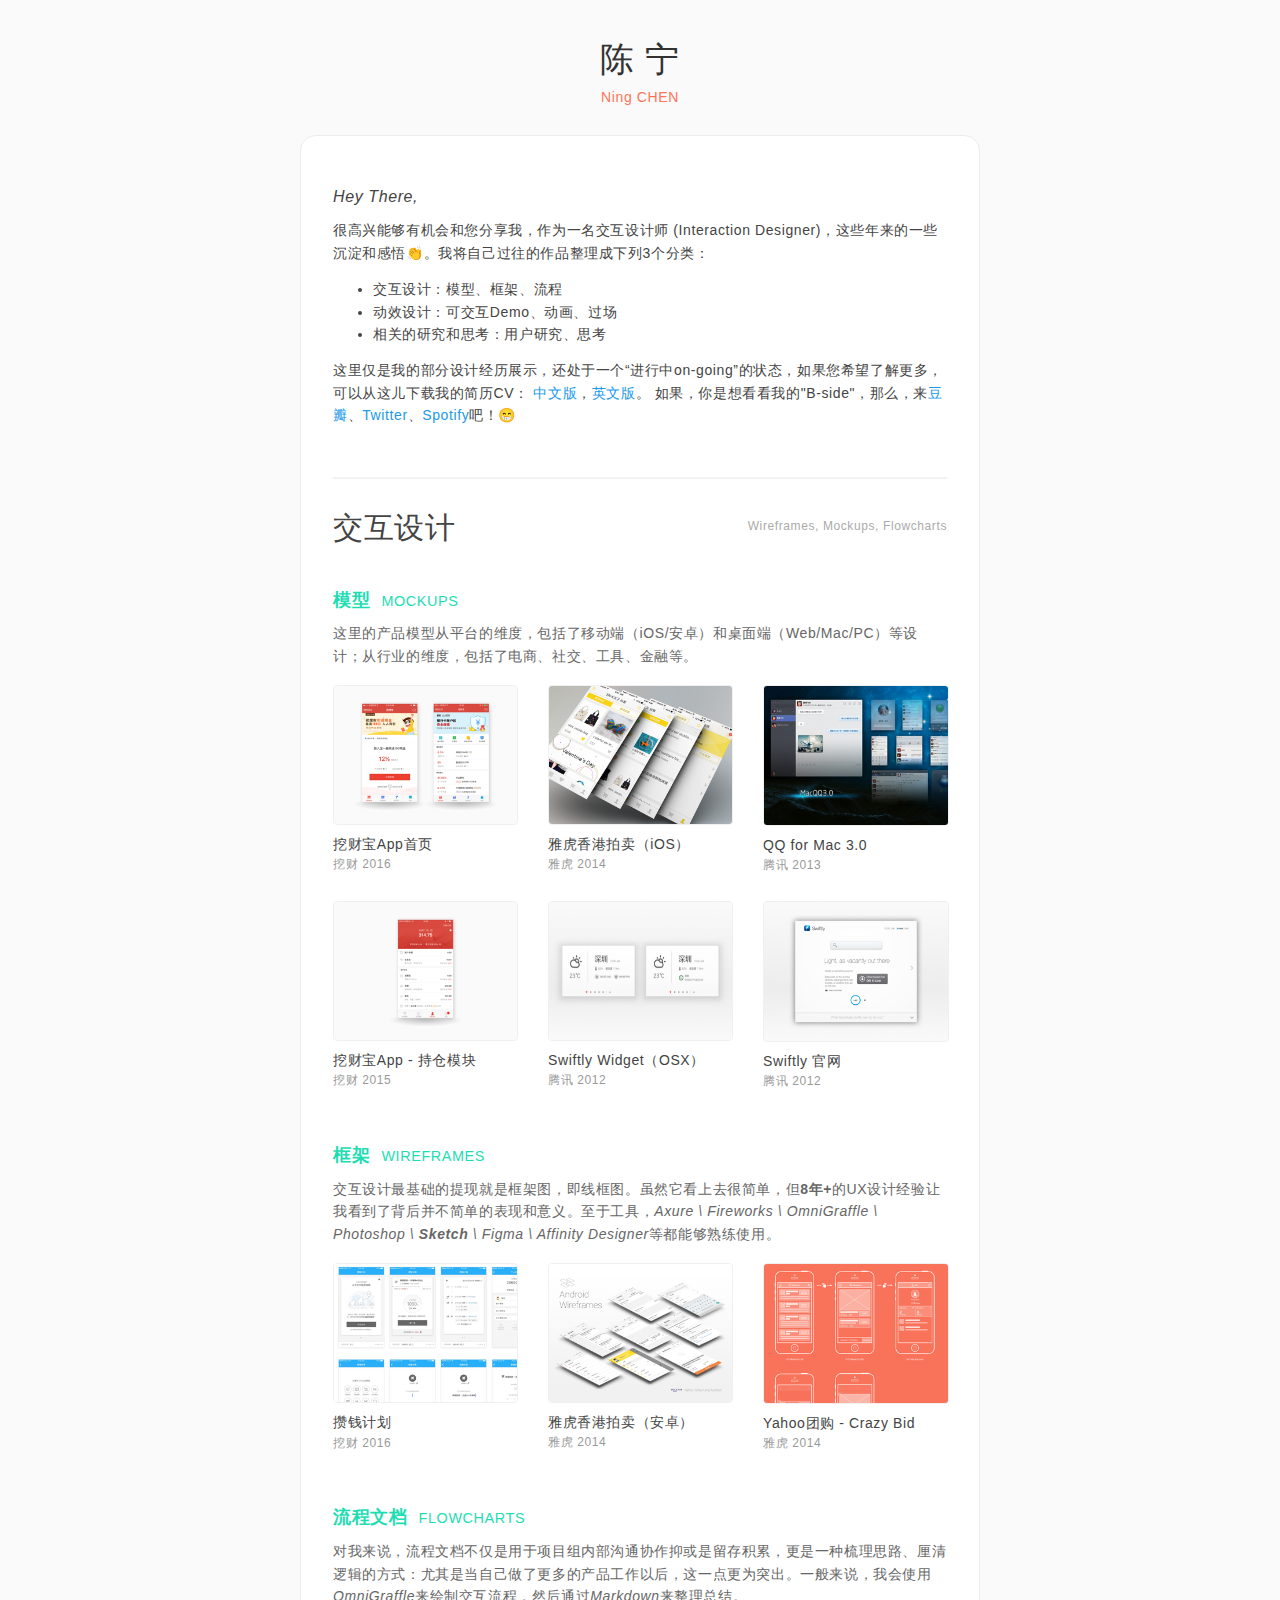
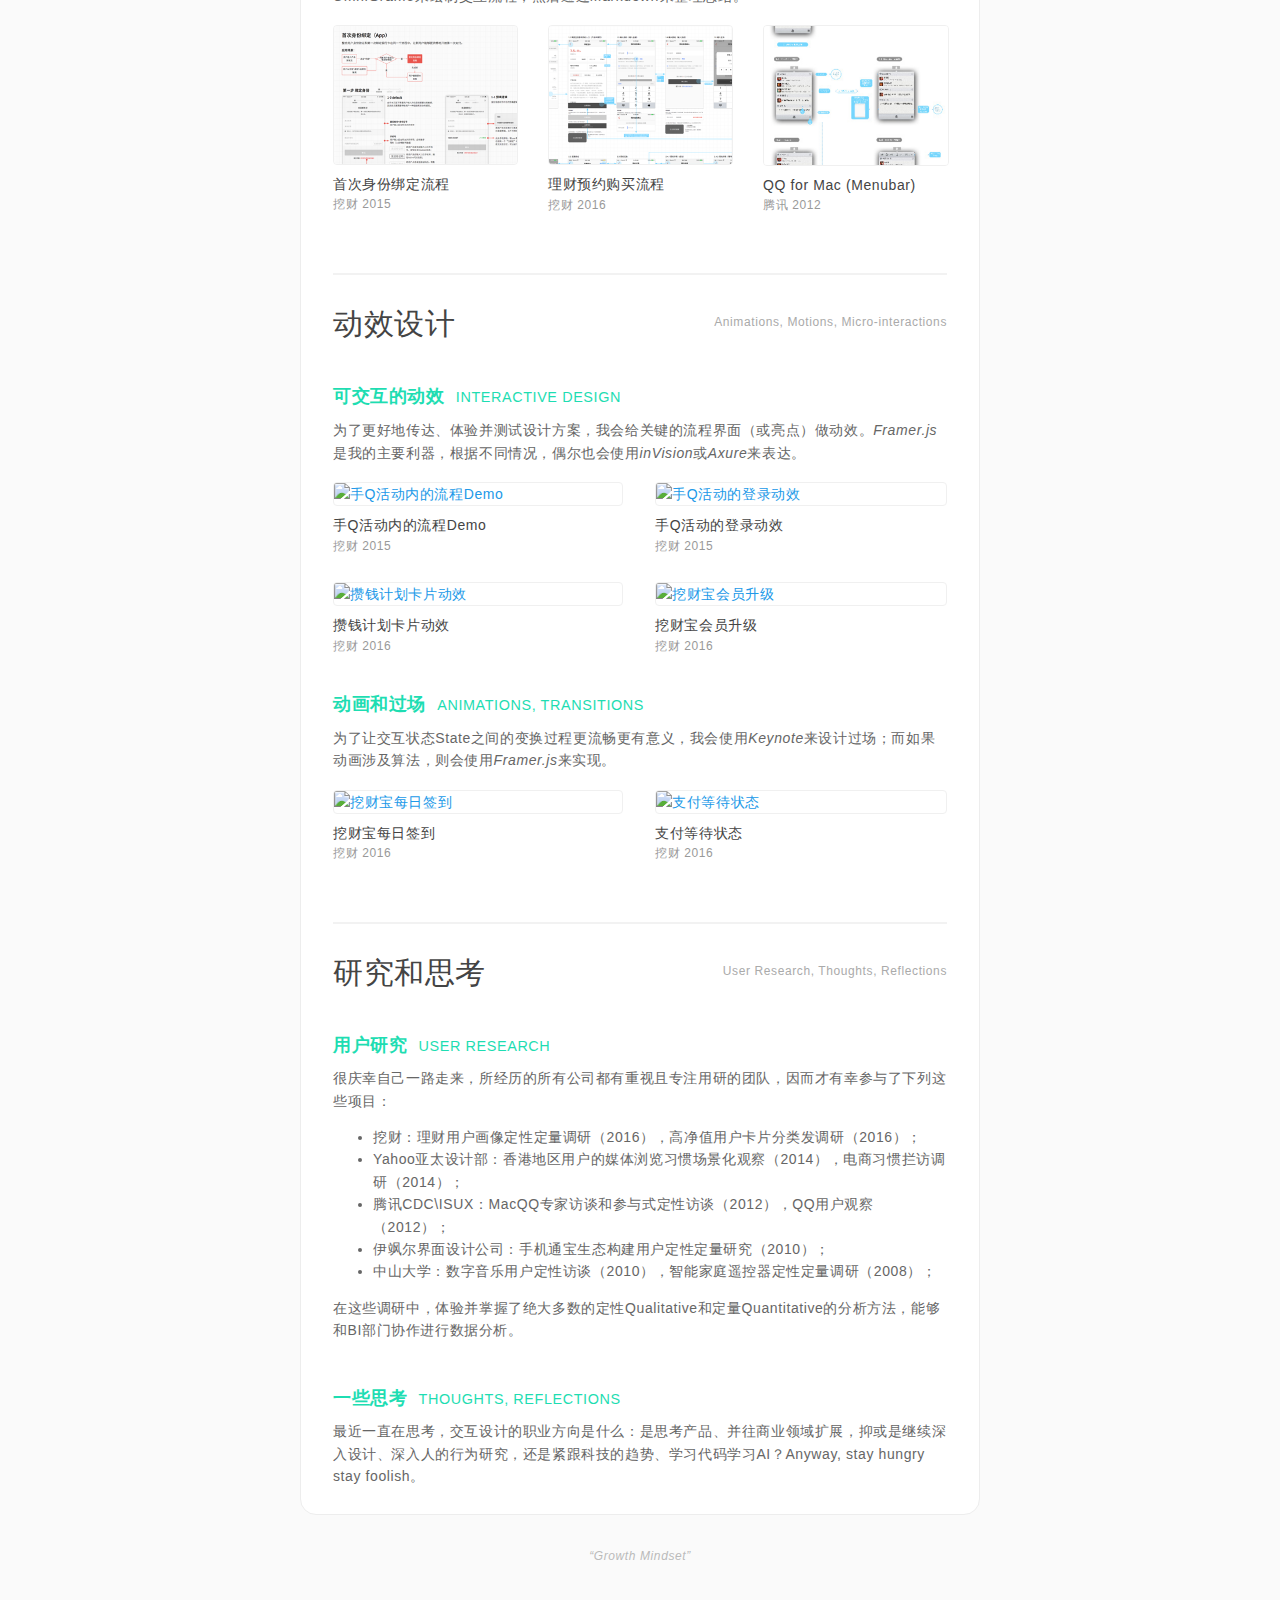
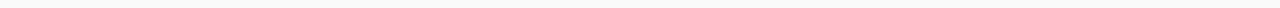
==== commit 6538321b: "A minor change" ====
--- a/index.html
+++ b/index.html
@@ -656,14 +656,14 @@
                               <th>
                                 <h6 style="margin-bottom:8px;color:#1EDDB2;"><strong>用户研究</strong>&nbsp;&nbsp;<small style="color:#1EDDB2;">USER RESEARCH</small></h6>
                                 <p style="font-weight:500;color:#666666;">很庆幸自己一路走来，所经历的所有公司都有重视且专注用研的团队，因而才有幸参与了下列这些项目：</p>
-                                <ul>
+                                <ul style="font-weight:500;color:#666666;">
                                   <li>挖财：理财用户画像定性定量调研（2016），高净值用户卡片分类发调研（2016）；</li>
                                   <li>Yahoo亚太设计部：香港地区用户的媒体浏览习惯场景化观察（2014），电商习惯拦访调研（2014）；</li>
                                   <li>腾讯CDC\ISUX：MacQQ专家访谈和参与式定性访谈（2012），QQ用户观察（2012）；</li>
                                   <li>伊飒尔界面设计公司：手机通宝生态构建用户定性定量研究（2010）；</li>
                                   <li>中山大学：数字音乐用户定性访谈（2010），智能家庭遥控器定性定量调研（2008）；</li>
                                 </ul>
-                                <p>在这些调研中，体验并掌握了绝大多数的定性Qualitative和定量Quantitative的分析方法，能够和BI部门协作进行数据分析。</p>
+                                <p style="font-weight:500;color:#666666;">在这些调研中，体验并掌握了绝大多数的定性Qualitative和定量Quantitative的分析方法，能够和BI部门协作进行数据分析。</p>
                               </th>
                             </tr>
                           </table>
@@ -688,7 +688,7 @@
                             <tr>
                               <th>
                                 <h6 style="margin-bottom:8px;color:#1EDDB2;"><strong>一些思考</strong>&nbsp;&nbsp;<small style="color:#1EDDB2;">THOUGHTS, REFLECTIONS</small></h6>
-                                <p style="font-weight:500;color:#666666;">最近一直在思考，交互设计的职业方向是什么：是思考产品、并往商业领域扩展，抑或是继续深入设计、深入人的行为研究，还是紧跟科技的趋势、学习代码学习AI？Anyway, stay hungry stay foolish.</p>
+                                <p style="font-weight:500;color:#666666;">最近一直在思考，交互设计的职业方向是什么：是思考产品、并往商业领域扩展，抑或是继续深入设计、深入人的行为研究，还是紧跟科技的趋势、学习代码学习AI？Anyway, stay hungry stay foolish。</p>
                               </th>
                             </tr>
                           </table>
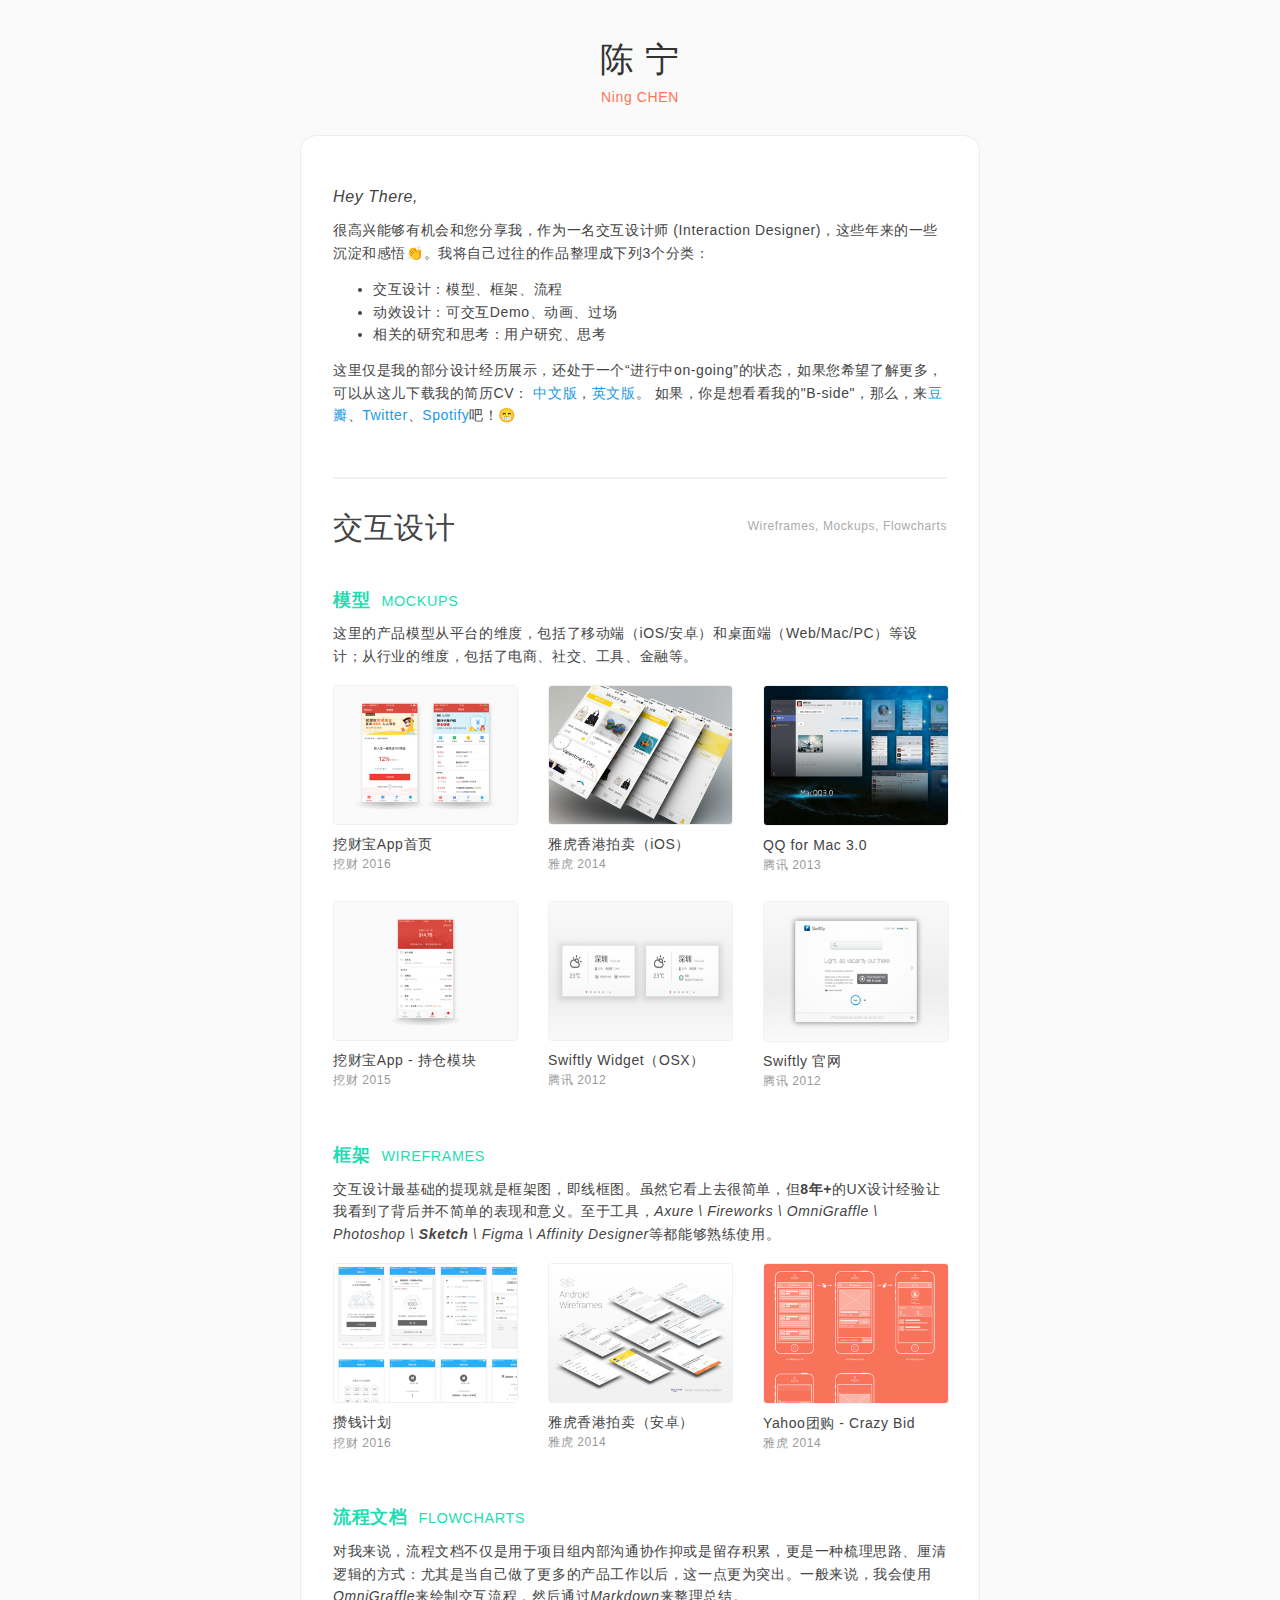
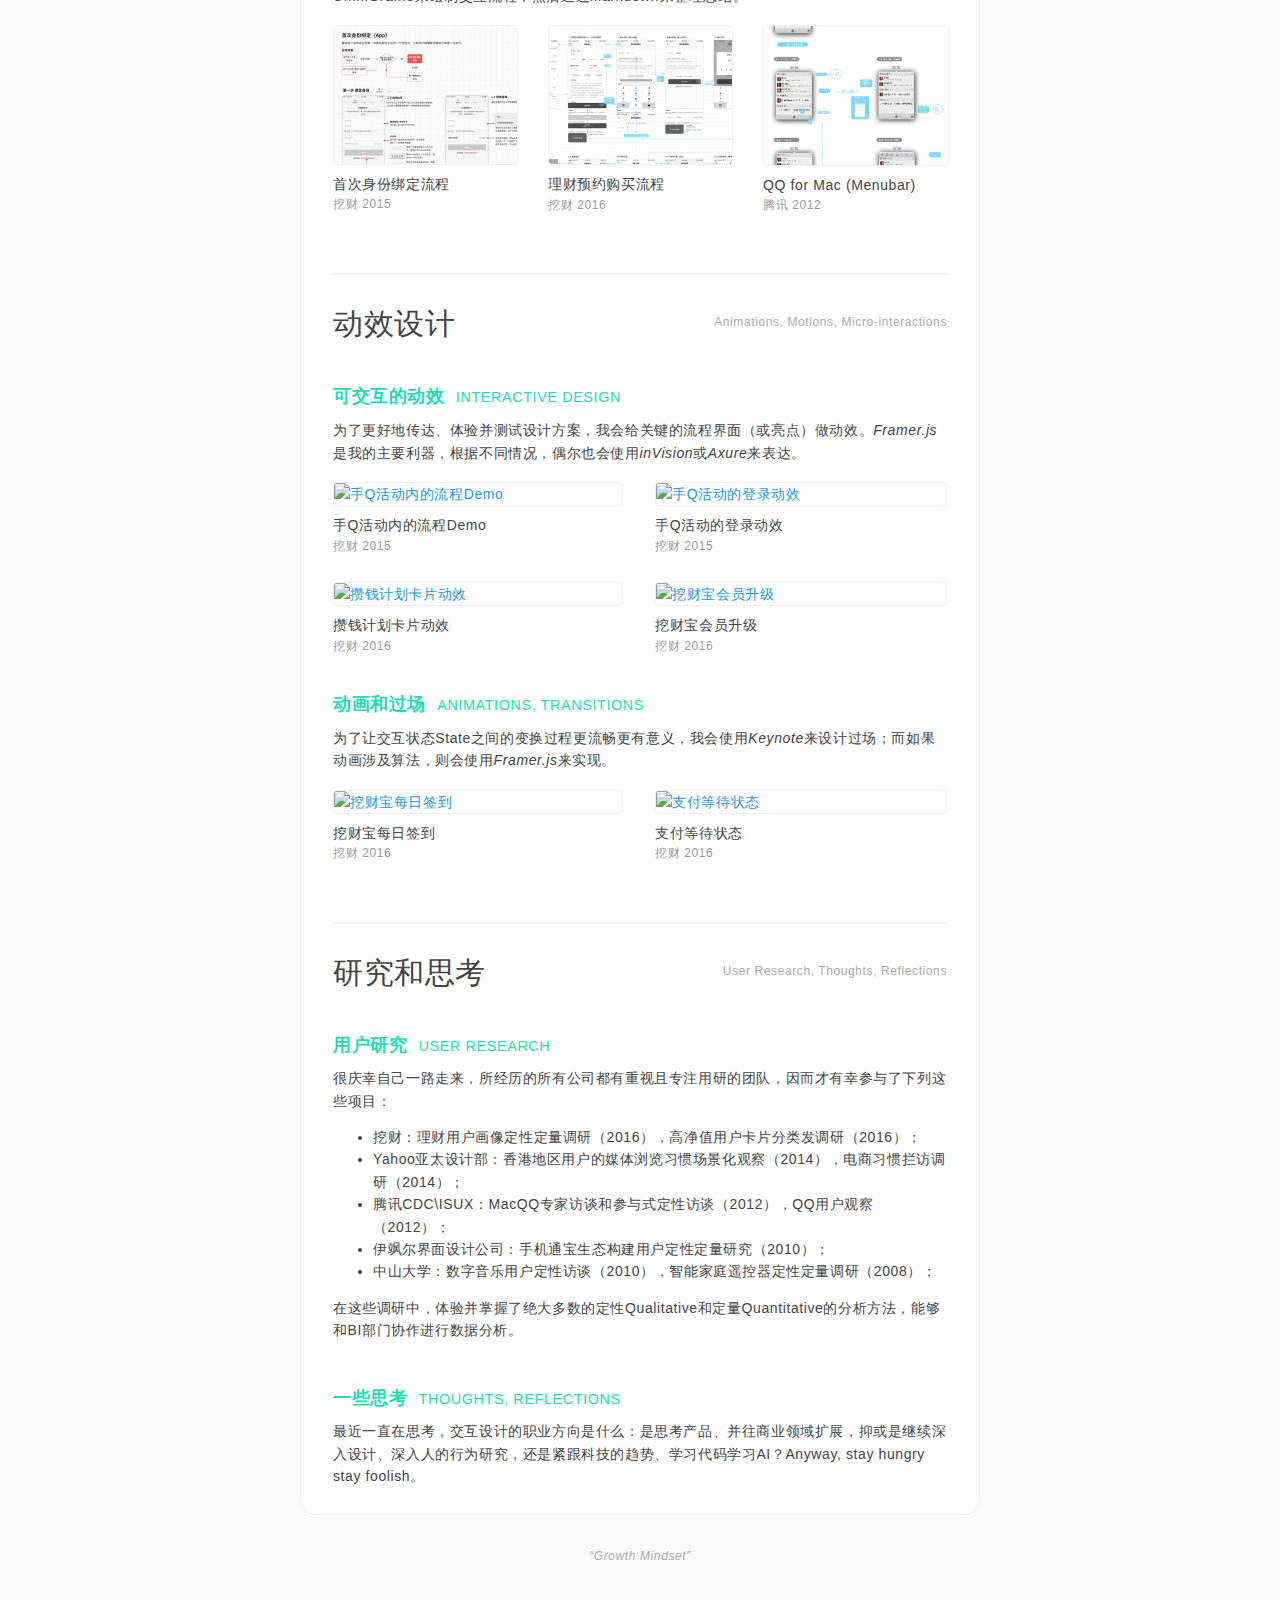
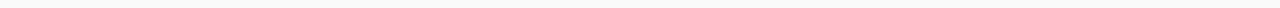
==== commit 19b9af99: "font color and weight" ====
--- a/index.html
+++ b/index.html
@@ -23,7 +23,6 @@
     .header .wrapper-inner {
       padding-left: 32px;
       padding-right: 32px;
-      /*controls the height of the header*/
     }
 
     .header .container {
@@ -91,7 +90,7 @@
                       <tr>
                         <th class="small-12 large-12 columns first" valign="middle">
                           <table><tr>
-                            <th><h1 class="text-center" align="center" style="color:#333333;margin-bottom:0px;"><strong style="color:#333333;font-weight:500;">陈 宁</strong></h1></th>
+                            <th><h1 class="text-center" align="center" style="color:#333333;margin-bottom:0px;"><strong style="color:#333333;font-weight:400;">陈 宁</strong></h1></th>
                             <th class="expander"></th>
                           </tr></table>
                         </th>
@@ -148,13 +147,13 @@
                     <th class="small-12 large-12 columns first last">
                       <table><tr><th>
                         <p class="lead"><em>Hey There, </em></p>
-                        <p>很高兴能够有机会和您分享我，作为一名交互设计师 (Interaction Designer)，这些年来的一些沉淀和感悟&#x1f44f;。我将自己过往的作品整理成下列3个分类：</p>
-                        <ul>
+                        <p style="color:#444444;">很高兴能够有机会和您分享我，作为一名交互设计师 (Interaction Designer)，这些年来的一些沉淀和感悟&#x1f44f;。我将自己过往的作品整理成下列3个分类：</p>
+                        <ul style="color:#444444;">
                           <li>交互设计：模型、框架、流程</li>
                           <li>动效设计：可交互Demo、动画、过场</li>
                           <li>相关的研究和思考：用户研究、思考</li>
                         </ul>
-                        <p>这里仅是我的部分设计经历展示，还处于一个“进行中on-going”的状态，如果您希望了解更多，
+                        <p style="color:#444444;">这里仅是我的部分设计经历展示，还处于一个“进行中on-going”的状态，如果您希望了解更多，
                           可以从这儿下载我的简历CV：<a href="http://odt99fdsi.bkt.clouddn.com/%E9%99%88%E5%AE%81_cv.pdf" target="_blank">
                           中文版</a>，<a href="http://odt99fdsi.bkt.clouddn.com/NingChen_cv.pdf" target="_blank">英文版</a>。
                           如果，你是想看看我的"B-side"，那么，来<a href="https://www.douban.com/people/upning/" target="_blank">豆瓣</a>、<a href="https://twitter.com/upning" target="_blank">Twitter</a>、<a href="https://open.spotify.com/user/1229465711" target="_blank">Spotify</a>吧！&#x1f601;</p>
@@ -196,7 +195,7 @@
                         <th class="small-12 large-12 columns first last">
                           <table>
                             <tr>
-                              <th><h2 class="text-left" align="left" valign=“middle” style="font-weight:300;color:#444444;"><span style="font-weight:100;">交互设计</span></h2></th>
+                              <th><h2 class="text-left" align="left" valign=“middle” style="font-weight:300;color:#444444;">交互设计</h2></th>
                               <th class="text-right" align="right" valign="top" style="font-size:12px;padding-top:13px;color:#aaa;">Wireframes, Mockups, Flowcharts</th>
                               <th class="expander"></th>
                             </tr>
@@ -223,7 +222,7 @@
                             <tr>
                               <th>
                                 <h6 style="margin-bottom:8px;color:#1EDDB2;"><strong>模型</strong>&nbsp;&nbsp;<small style="color:#1EDDB2;">MOCKUPS</small></h6>
-                                <p style="font-weight:500;color:#666666;">这里的产品模型从平台的维度，包括了移动端（iOS/安卓）和桌面端（Web/Mac/PC）等设计；从行业的维度，包括了电商、社交、工具、金融等。</p>
+                                <p style="color:#444444;">这里的产品模型从平台的维度，包括了移动端（iOS/安卓）和桌面端（Web/Mac/PC）等设计；从行业的维度，包括了电商、社交、工具、金融等。</p>
                               </th>
                             </tr>
                           </table>
@@ -246,21 +245,21 @@
                         <th class="small-12 large-4 columns first last" style="padding-right:0px;">
                           <table>
                             <tr>
-                              <th><a href="http://odt99fdsi.bkt.clouddn.com/wacai-home.png" target="_blank"><img src="img/interaction-mockup/wacai-home.png" width="200" alt="挖财宝App首页" style="border: 1px solid #f0f0f0;border-radius:4px;"></a><p style="margin-top:8px;margin-bottom:0px;"><strong style="padding-top:30px;font-weight:500;">挖财宝App首页</strong></p><p style="font-size:12px;color:#999;font-weight:500;">挖财 2016</p></th>
+                              <th><a href="http://odt99fdsi.bkt.clouddn.com/wacai-home.png" target="_blank"><img src="img/interaction-mockup/wacai-home.png" width="200" alt="挖财宝App首页" style="border: 1px solid #f0f0f0;border-radius:4px;"></a><p style="margin-top:8px;margin-bottom:0px;"><strong style="padding-top:30px;font-weight:400;">挖财宝App首页</strong></p><p style="font-size:12px;color:#999;font-weight:400;">挖财 2016</p></th>
                             </tr>
                           </table>
                         </th>
                         <th class="small-12 large-4 columns first last" style="padding-right:0px;">
                           <table>
                             <tr>
-                              <th><a href="https://www.behance.net/gallery/23637069/Yahoo-Auction-Redesigned" target="_blank"><img src="img/interaction-mockup/HK-Auction-ios.png" width="200" alt="Yahoo HK Auction iOS" style="border: 1px solid #f0f0f0;border-radius:4px;"></a><p style="margin-top:8px;margin-bottom:0px;"><strong style="padding-top:30px;font-weight:500;">雅虎香港拍卖（iOS）</strong></p><p style="font-size:12px;color:#999;font-weight:500;">雅虎 2014</p></th>
+                              <th><a href="https://www.behance.net/gallery/23637069/Yahoo-Auction-Redesigned" target="_blank"><img src="img/interaction-mockup/HK-Auction-ios.png" width="200" alt="Yahoo HK Auction iOS" style="border: 1px solid #f0f0f0;border-radius:4px;"></a><p style="margin-top:8px;margin-bottom:0px;"><strong style="padding-top:30px;font-weight:400;">雅虎香港拍卖（iOS）</strong></p><p style="font-size:12px;color:#999;font-weight:400;">雅虎 2014</p></th>
                             </tr>
                           </table>
                         </th>
                         <th class="small-12 large-4 columns first last">
                           <table>
                             <tr>
-                              <th><a href="http://odt99fdsi.bkt.clouddn.com/3.0_%E8%A7%86%E8%A7%89%E5%85%A8.png" target="_blank"><img src="img/interaction-mockup/qq-for-mac-full.png" width="200" alt="QQ for Mac 3.0" style="border: 1px solid #f0f0f0;border-radius:4px;"></a><p style="margin-top:8px;margin-bottom:0px;"><strong style="padding-top:30px;font-weight:500;">QQ for Mac 3.0</strong></p><p style="font-size:12px;color:#999;font-weight:500;">腾讯 2013</p></th>
+                              <th><a href="http://odt99fdsi.bkt.clouddn.com/3.0_%E8%A7%86%E8%A7%89%E5%85%A8.png" target="_blank"><img src="img/interaction-mockup/qq-for-mac-full.png" width="200" alt="QQ for Mac 3.0" style="border: 1px solid #f0f0f0;border-radius:4px;"></a><p style="margin-top:8px;margin-bottom:0px;"><strong style="padding-top:30px;font-weight:400;">QQ for Mac 3.0</strong></p><p style="font-size:12px;color:#999;font-weight:400;">腾讯 2013</p></th>
                             </tr>
                           </table>
                         </th>
@@ -273,21 +272,21 @@
                         <th class="small-12 large-4 columns first last" style="padding-right:0px;">
                           <table>
                             <tr>
-                              <th><a href="http://odt99fdsi.bkt.clouddn.com/wacai-assets.png" target="_blank"><img src="img/interaction-mockup/wacai-assets.png" width="200" alt="挖财宝App持仓模块" style="border: 1px solid #f0f0f0;border-radius:4px;"></a><p style="margin-top:8px;margin-bottom:0px;"><strong style="padding-top:30px;font-weight:500;">挖财宝App - 持仓模块</strong></p><p style="font-size:12px;color:#999;font-weight:500;">挖财 2015</p></th>
+                              <th><a href="http://odt99fdsi.bkt.clouddn.com/wacai-assets.png" target="_blank"><img src="img/interaction-mockup/wacai-assets.png" width="200" alt="挖财宝App持仓模块" style="border: 1px solid #f0f0f0;border-radius:4px;"></a><p style="margin-top:8px;margin-bottom:0px;"><strong style="padding-top:30px;font-weight:400;">挖财宝App - 持仓模块</strong></p><p style="font-size:12px;color:#999;font-weight:400;">挖财 2015</p></th>
                             </tr>
                           </table>
                         </th>
                         <th class="small-12 large-4 columns first last" style="padding-right:0px;">
                           <table>
                             <tr>
-                              <th><a href="http://odt99fdsi.bkt.clouddn.com/swiftly-showcase.png" target="_blank"><img src="img/interaction-mockup/swiftly-showcase.png" width="200" alt="Swiftly Widget" style="border: 1px solid #f0f0f0;border-radius:4px;"></a><p style="margin-top:8px;margin-bottom:0px;"><strong style="padding-top:30px;font-weight:500;">Swiftly Widget（OSX）</strong></p><p style="font-size:12px;color:#999;font-weight:500;">腾讯 2012</p></th>
+                              <th><a href="http://odt99fdsi.bkt.clouddn.com/swiftly-showcase.png" target="_blank"><img src="img/interaction-mockup/swiftly-showcase.png" width="200" alt="Swiftly Widget" style="border: 1px solid #f0f0f0;border-radius:4px;"></a><p style="margin-top:8px;margin-bottom:0px;"><strong style="padding-top:30px;font-weight:400;">Swiftly Widget（OSX）</strong></p><p style="font-size:12px;color:#999;font-weight:400;">腾讯 2012</p></th>
                             </tr>
                           </table>
                         </th>
                         <th class="small-12 large-4 columns first last">
                           <table>
                             <tr>
-                              <th><a href="http://odt99fdsi.bkt.clouddn.com/swiftly-website.png" target="_blank"><img src="img/interaction-mockup/swiftly-web.png" width="200" alt="Swiftly-web" style="border: 1px solid #f0f0f0;border-radius:4px;"></a><p style="margin-top:8px;margin-bottom:0px;"><strong style="padding-top:30px;font-weight:500;">Swiftly 官网</strong></p><p style="font-size:12px;color:#999;font-weight:500;">腾讯 2012</p></th>
+                              <th><a href="http://odt99fdsi.bkt.clouddn.com/swiftly-website.png" target="_blank"><img src="img/interaction-mockup/swiftly-web.png" width="200" alt="Swiftly-web" style="border: 1px solid #f0f0f0;border-radius:4px;"></a><p style="margin-top:8px;margin-bottom:0px;"><strong style="padding-top:30px;font-weight:400;">Swiftly 官网</strong></p><p style="font-size:12px;color:#999;font-weight:400;">腾讯 2012</p></th>
                             </tr>
                           </table>
                         </th>
@@ -311,7 +310,7 @@
                             <tr>
                               <th>
                                 <h6 style="margin-bottom:8px;color:#1EDDB2;"><strong>框架</strong>&nbsp;&nbsp;<small style="color:#1EDDB2;">WIREFRAMES</small></h6>
-                                <p style="font-weight:500;color:#666666;">交互设计最基础的提现就是框架图，即线框图。虽然它看上去很简单，但<strong>8年+</strong>的UX设计经验让我看到了背后并不简单的表现和意义。至于工具，<em>Axure \ Fireworks \ OmniGraffle \ Photoshop \ <strong>Sketch</strong> \ Figma \ Affinity Designer</em>等都能够熟练使用。</p>
+                                <p style="color:#444444;">交互设计最基础的提现就是框架图，即线框图。虽然它看上去很简单，但<strong>8年+</strong>的UX设计经验让我看到了背后并不简单的表现和意义。至于工具，<em>Axure \ Fireworks \ OmniGraffle \ Photoshop \ <strong>Sketch</strong> \ Figma \ Affinity Designer</em>等都能够熟练使用。</p>
                               </th>
                             </tr>
                           </table>
@@ -334,21 +333,21 @@
                         <th class="small-12 large-4 columns first last" style="padding-right:0px;">
                           <table>
                             <tr>
-                              <th><a href="http://odt99fdsi.bkt.clouddn.com/%E6%94%92%E9%92%B1%E8%AE%A1%E5%88%92_wireframes.png" target="_blank"><img src="img/interaction-wireframe/zanqian-jihua.png" width="200" alt="攒钱计划" style="border: 1px solid #f0f0f0;border-radius:4px;"></a><p style="margin-top:8px;margin-bottom:0px;"><strong style="padding-top:30px;font-weight:500;">攒钱计划</strong></p><p style="font-size:12px;color:#999;font-weight:500;">挖财 2016</p></th>
+                              <th><a href="http://odt99fdsi.bkt.clouddn.com/%E6%94%92%E9%92%B1%E8%AE%A1%E5%88%92_wireframes.png" target="_blank"><img src="img/interaction-wireframe/zanqian-jihua.png" width="200" alt="攒钱计划" style="border: 1px solid #f0f0f0;border-radius:4px;"></a><p style="margin-top:8px;margin-bottom:0px;"><strong style="padding-top:30px;font-weight:400;">攒钱计划</strong></p><p style="font-size:12px;color:#999;font-weight:400;">挖财 2016</p></th>
                             </tr>
                           </table>
                         </th>
                         <th class="small-12 large-4 columns first last" style="padding-right:0px;">
                           <table>
                             <tr>
-                              <th><a href="https://www.behance.net/gallery/23326783/Android-Wireframes-for-Yahoo-HK-Auction" target="_blank"><img src="img/interaction-wireframe/HK-Auction.png" width="200" alt="Yahoo HK Auction Android" style="border: 1px solid #f0f0f0;border-radius:4px;"></a><p style="margin-top:8px;margin-bottom:0px;"><strong style="padding-top:30px;font-weight:500;">雅虎香港拍卖（安卓）</strong></p><p style="font-size:12px;color:#999;font-weight:500;">雅虎 2014</p></th>
+                              <th><a href="https://www.behance.net/gallery/23326783/Android-Wireframes-for-Yahoo-HK-Auction" target="_blank"><img src="img/interaction-wireframe/HK-Auction.png" width="200" alt="Yahoo HK Auction Android" style="border: 1px solid #f0f0f0;border-radius:4px;"></a><p style="margin-top:8px;margin-bottom:0px;"><strong style="padding-top:30px;font-weight:400;">雅虎香港拍卖（安卓）</strong></p><p style="font-size:12px;color:#999;font-weight:400;">雅虎 2014</p></th>
                             </tr>
                           </table>
                         </th>
                         <th class="small-12 large-4 columns first last">
                           <table>
                             <tr>
-                              <th><a href="http://odt99fdsi.bkt.clouddn.com/Deals-Crazy-Bid-Wireframes.png" target="_blank"><img src="img/interaction-wireframe/Deals-Crazy-Bid.png" width="200" alt="Yahoo香港团购Crazy Bid" style="border: 1px solid #f0f0f0;border-radius:4px;"></a><p style="margin-top:8px;margin-bottom:0px;"><strong style="padding-top:30px;font-weight:500;">Yahoo团购 - Crazy Bid</strong></p><p style="font-size:12px;color:#999;font-weight:500;">雅虎 2014</p></th>
+                              <th><a href="http://odt99fdsi.bkt.clouddn.com/Deals-Crazy-Bid-Wireframes.png" target="_blank"><img src="img/interaction-wireframe/Deals-Crazy-Bid.png" width="200" alt="Yahoo香港团购Crazy Bid" style="border: 1px solid #f0f0f0;border-radius:4px;"></a><p style="margin-top:8px;margin-bottom:0px;"><strong style="padding-top:30px;font-weight:400;">Yahoo团购 - Crazy Bid</strong></p><p style="font-size:12px;color:#999;font-weight:400;">雅虎 2014</p></th>
                             </tr>
                           </table>
                         </th>
@@ -372,7 +371,7 @@
                             <tr>
                               <th>
                                 <h6 style="margin-bottom:8px;color:#1EDDB2;"><strong>流程文档</strong>&nbsp;&nbsp;<small style="color:#1EDDB2;">FLOWCHARTS</small></h6>
-                                <p style="font-weight:500;color:#666666;">对我来说，流程文档不仅是用于项目组内部沟通协作抑或是留存积累，更是一种梳理思路、厘清逻辑的方式：尤其是当自己做了更多的产品工作以后，这一点更为突出。一般来说，我会使用<em>OmniGraffle</em>来绘制交互流程，然后通过<em>Markdown</em>来整理总结。</p>
+                                <p style="color:#444444;">对我来说，流程文档不仅是用于项目组内部沟通协作抑或是留存积累，更是一种梳理思路、厘清逻辑的方式：尤其是当自己做了更多的产品工作以后，这一点更为突出。一般来说，我会使用<em>OmniGraffle</em>来绘制交互流程，然后通过<em>Markdown</em>来整理总结。</p>
                               </th>
                             </tr>
                           </table>
@@ -395,21 +394,21 @@
                         <th class="small-12 large-4 columns first last" style="padding-right:0px;">
                           <table>
                             <tr>
-                              <th><a href="http://odt99fdsi.bkt.clouddn.com/%E3%80%90%E7%90%86%E8%B4%A2%E3%80%91%E9%A6%96%E6%AC%A1%E8%BA%AB%E4%BB%BD%E7%BB%91%E5%AE%9A%E9%9C%80%E6%B1%82%E8%AF%B4%E6%98%8E.pdf" target="_blank"><img src="img/interaction-flowchart/wacai-login.png" width="200" alt="首次身份绑定流程文档" style="border: 1px solid #f0f0f0;border-radius:4px;"></a><p style="margin-top:8px;margin-bottom:0px;"><strong style="padding-top:30px;font-weight:500;">首次身份绑定流程</strong></p><p style="font-size:12px;color:#999;font-weight:500;">挖财 2015</p></th>
+                              <th><a href="http://odt99fdsi.bkt.clouddn.com/%E3%80%90%E7%90%86%E8%B4%A2%E3%80%91%E9%A6%96%E6%AC%A1%E8%BA%AB%E4%BB%BD%E7%BB%91%E5%AE%9A%E9%9C%80%E6%B1%82%E8%AF%B4%E6%98%8E.pdf" target="_blank"><img src="img/interaction-flowchart/wacai-login.png" width="200" alt="首次身份绑定流程文档" style="border: 1px solid #f0f0f0;border-radius:4px;"></a><p style="margin-top:8px;margin-bottom:0px;"><strong style="padding-top:30px;font-weight:400;">首次身份绑定流程</strong></p><p style="font-size:12px;color:#999;font-weight:400;">挖财 2015</p></th>
                             </tr>
                           </table>
                         </th>
                         <th class="small-12 large-4 columns first last" style="padding-right:0px;">
                           <table>
                             <tr>
-                              <th><a href="http://odt99fdsi.bkt.clouddn.com/%E9%A2%84%E8%B4%AD_flowchart.pdf" target="_blank"><img src="img/interaction-flowchart/wacai-preorder.png" width="200" alt="理财预约购买流程" style="border: 1px solid #f0f0f0;border-radius:4px;"></a><p style="margin-top:8px;margin-bottom:0px;"><strong style="padding-top:30px;font-weight:500;">理财预约购买流程</strong></p><p style="font-size:12px;color:#999;font-weight:500;">挖财 2016</p></th>
+                              <th><a href="http://odt99fdsi.bkt.clouddn.com/%E9%A2%84%E8%B4%AD_flowchart.pdf" target="_blank"><img src="img/interaction-flowchart/wacai-preorder.png" width="200" alt="理财预约购买流程" style="border: 1px solid #f0f0f0;border-radius:4px;"></a><p style="margin-top:8px;margin-bottom:0px;"><strong style="padding-top:30px;font-weight:400;">理财预约购买流程</strong></p><p style="font-size:12px;color:#999;font-weight:400;">挖财 2016</p></th>
                             </tr>
                           </table>
                         </th>
                         <th class="small-12 large-4 columns first last">
                           <table>
                             <tr>
-                              <th><a href="http://odt99fdsi.bkt.clouddn.com/MacQQ_MenuBar_Final_flowchart.png" target="_blank"><img src="img/interaction-flowchart/qq-for-mac.png" width="200" alt="QQ for Mac (Menubar)" style="border: 1px solid #f0f0f0;border-radius:4px;"></a><p style="margin-top:8px;margin-bottom:0px;"><strong style="padding-top:30px;font-weight:500;">QQ for Mac (Menubar)</strong></p><p style="font-size:12px;color:#999;font-weight:500;">腾讯 2012</p></th>
+                              <th><a href="http://odt99fdsi.bkt.clouddn.com/MacQQ_MenuBar_Final_flowchart.png" target="_blank"><img src="img/interaction-flowchart/qq-for-mac.png" width="200" alt="QQ for Mac (Menubar)" style="border: 1px solid #f0f0f0;border-radius:4px;"></a><p style="margin-top:8px;margin-bottom:0px;"><strong style="padding-top:30px;font-weight:400;">QQ for Mac (Menubar)</strong></p><p style="font-size:12px;color:#999;font-weight:400;">腾讯 2012</p></th>
                             </tr>
                           </table>
                         </th>
@@ -453,7 +452,7 @@
                         <th class="small-12 large-12 columns first last">
                           <table>
                             <tr>
-                              <th><h2 class="text-left" align="left" valign=“middle” style="font-weight:300;color:#444;"><span style="font-weight:100;">动效设计</span></h2></th>
+                              <th><h2 class="text-left" align="left" valign=“middle” style="font-weight:300;color:#444;">动效设计</h2></th>
                               <th class="text-right" align="right" valign="top" style="font-size:12px;padding-top:13px;color:#aaa;">Animations, Motions, Micro-interactions</th>
                               <th class="expander"></th>
                             </tr>
@@ -480,7 +479,7 @@
                             <tr>
                               <th>
                                 <h6 style="margin-bottom:8px;color:#1EDDB2;"><strong>可交互的动效</strong>&nbsp;&nbsp;<small style="color:#1EDDB2;">INTERACTIVE DESIGN</small></h6>
-                                <p style="font-weight:500;color:#666666;">为了更好地传达、体验并测试设计方案，我会给关键的流程界面（或亮点）做动效。<em>Framer.js</em>是我的主要利器，根据不同情况，偶尔也会使用<em>inVision</em>或<em>Axure</em>来表达。</p>
+                                <p style="color:#444444;">为了更好地传达、体验并测试设计方案，我会给关键的流程界面（或亮点）做动效。<em>Framer.js</em>是我的主要利器，根据不同情况，偶尔也会使用<em>inVision</em>或<em>Axure</em>来表达。</p>
                               </th>
                             </tr>
                           </table>
@@ -503,14 +502,14 @@
                         <th class="small-12 large-6 columns first last" style="padding-right:0px;">
                           <table>
                             <tr>
-                              <th><a href="http://share.framerjs.com/10o630enrfg0/" target="_blank"><img src="http://odt99fdsi.bkt.clouddn.com/%E6%89%8BQ%E6%B5%81%E7%A8%8B.gif" width="300" alt="手Q活动内的流程Demo" style="border: 1px solid #f0f0f0;border-radius:4px;"></a><p style="margin-top:8px;margin-bottom:0px;"><strong style="padding-top:30px;font-weight:500;">手Q活动内的流程Demo</strong></p><p style="font-size:12px;color:#999;font-weight:500;">挖财 2015</p></th>
+                              <th><a href="http://share.framerjs.com/10o630enrfg0/" target="_blank"><img src="http://odt99fdsi.bkt.clouddn.com/%E6%89%8BQ%E6%B5%81%E7%A8%8B.gif" width="300" alt="手Q活动内的流程Demo" style="border: 1px solid #f0f0f0;border-radius:4px;"></a><p style="margin-top:8px;margin-bottom:0px;"><strong style="padding-top:30px;font-weight:400;">手Q活动内的流程Demo</strong></p><p style="font-size:12px;color:#999;font-weight:400;">挖财 2015</p></th>
                             </tr>
                           </table>
                         </th>
                         <th class="small-12 large-6 columns first last">
                           <table>
                             <tr>
-                              <th><a href="http://share.framerjs.com/ivonqeq43oko/" target="_blank"><img src="http://odt99fdsi.bkt.clouddn.com/%E6%8C%96%E8%B4%A2%E5%AE%9D%E7%99%BB%E5%BD%95_small.gif" width="300" alt="手Q活动的登录动效" style="border: 1px solid #f0f0f0;border-radius:4px;"></a><p style="margin-top:8px;margin-bottom:0px;"><strong style="padding-top:30px;font-weight:500;">手Q活动的登录动效</strong></p><p style="font-size:12px;color:#999;font-weight:500;">挖财 2015</p></th>
+                              <th><a href="http://share.framerjs.com/ivonqeq43oko/" target="_blank"><img src="http://odt99fdsi.bkt.clouddn.com/%E6%8C%96%E8%B4%A2%E5%AE%9D%E7%99%BB%E5%BD%95_small.gif" width="300" alt="手Q活动的登录动效" style="border: 1px solid #f0f0f0;border-radius:4px;"></a><p style="margin-top:8px;margin-bottom:0px;"><strong style="padding-top:30px;font-weight:400;">手Q活动的登录动效</strong></p><p style="font-size:12px;color:#999;font-weight:400;">挖财 2015</p></th>
                             </tr>
                           </table>
                         </th>
@@ -523,14 +522,14 @@
                         <th class="small-12 large-6 columns first last" style="padding-right:0px;">
                           <table>
                             <tr>
-                              <th><a href="http://share.framerjs.com/2fhpjwm1oyma/" target="_blank"><img src="http://odt99fdsi.bkt.clouddn.com/cards_array.gif" width="300" alt="攒钱计划卡片动效" style="border: 1px solid #f0f0f0;border-radius:4px;"></a><p style="margin-top:8px;margin-bottom:0px;"><strong style="padding-top:30px;font-weight:500;">攒钱计划卡片动效</strong></p><p style="font-size:12px;color:#999;font-weight:500;">挖财 2016</p></th>
+                              <th><a href="http://share.framerjs.com/2fhpjwm1oyma/" target="_blank"><img src="http://odt99fdsi.bkt.clouddn.com/cards_array.gif" width="300" alt="攒钱计划卡片动效" style="border: 1px solid #f0f0f0;border-radius:4px;"></a><p style="margin-top:8px;margin-bottom:0px;"><strong style="padding-top:30px;font-weight:400;">攒钱计划卡片动效</strong></p><p style="font-size:12px;color:#999;font-weight:400;">挖财 2016</p></th>
                             </tr>
                           </table>
                         </th>
                         <th class="small-12 large-6 columns first last">
                           <table>
                             <tr>
-                              <th><a href="http://share.framerjs.com/v889yffneyqi/" target="_blank"><img src="http://odt99fdsi.bkt.clouddn.com/level_up_small.gif" width="300" alt="挖财宝会员升级" style="border: 1px solid #f0f0f0;border-radius:4px;"></a><p style="margin-top:8px;margin-bottom:0px;"><strong style="padding-top:30px;font-weight:500;">挖财宝会员升级</strong></p><p style="font-size:12px;color:#999;font-weight:500;">挖财 2016</p></th>
+                              <th><a href="http://share.framerjs.com/v889yffneyqi/" target="_blank"><img src="http://odt99fdsi.bkt.clouddn.com/level_up_small.gif" width="300" alt="挖财宝会员升级" style="border: 1px solid #f0f0f0;border-radius:4px;"></a><p style="margin-top:8px;margin-bottom:0px;"><strong style="padding-top:30px;font-weight:400;">挖财宝会员升级</strong></p><p style="font-size:12px;color:#999;font-weight:400;">挖财 2016</p></th>
                             </tr>
                           </table>
                         </th>
@@ -554,7 +553,7 @@
                             <tr>
                               <th>
                                 <h6 style="margin-bottom:8px;color:#1EDDB2;"><strong>动画和过场</strong>&nbsp;&nbsp;<small style="color:#1EDDB2;">ANIMATIONS, TRANSITIONS</small></h6>
-                                <p style="font-weight:500;color:#666666;">为了让交互状态State之间的变换过程更流畅更有意义，我会使用<em>Keynote</em>来设计过场；而如果动画涉及算法，则会使用<em>Framer.js</em>来实现。</p>
+                                <p style="color:#444444;">为了让交互状态State之间的变换过程更流畅更有意义，我会使用<em>Keynote</em>来设计过场；而如果动画涉及算法，则会使用<em>Framer.js</em>来实现。</p>
                               </th>
                             </tr>
                           </table>
@@ -577,14 +576,14 @@
                         <th class="small-12 large-6 columns first last" style="padding-right:0px;">
                           <table>
                             <tr>
-                              <th><a href="http://odt99fdsi.bkt.clouddn.com/%E6%AF%8F%E6%97%A5%E7%AD%BE%E5%88%B0.m4v" target="_blank"><img src="http://odt99fdsi.bkt.clouddn.com/%E6%AF%8F%E6%97%A5%E7%AD%BE%E5%88%B0.gif" width="300" alt="挖财宝每日签到" style="border: 1px solid #f0f0f0;border-radius:4px;"></a><p style="margin-top:8px;margin-bottom:0px;"><strong style="padding-top:30px;font-weight:500;">挖财宝每日签到</strong></p><p style="font-size:12px;color:#999;font-weight:500;">挖财 2016</p></th>
+                              <th><a href="http://odt99fdsi.bkt.clouddn.com/%E6%AF%8F%E6%97%A5%E7%AD%BE%E5%88%B0.m4v" target="_blank"><img src="http://odt99fdsi.bkt.clouddn.com/%E6%AF%8F%E6%97%A5%E7%AD%BE%E5%88%B0.gif" width="300" alt="挖财宝每日签到" style="border: 1px solid #f0f0f0;border-radius:4px;"></a><p style="margin-top:8px;margin-bottom:0px;"><strong style="padding-top:30px;font-weight:400;">挖财宝每日签到</strong></p><p style="font-size:12px;color:#999;font-weight:400;">挖财 2016</p></th>
                             </tr>
                           </table>
                         </th>
                         <th class="small-12 large-6 columns first last">
                           <table>
                             <tr>
-                              <th><a href="http://share.framerjs.com/3jfbog0yrb9b/" target="_blank"><img src="http://odt99fdsi.bkt.clouddn.com/waiting_small.gif" width="300" alt="支付等待状态" style="border: 1px solid #f0f0f0;border-radius:4px;"></a><p style="margin-top:8px;margin-bottom:0px;"><strong style="padding-top:30px;font-weight:500;">支付等待状态</strong></p><p style="font-size:12px;color:#999;font-weight:500;">挖财 2016</p></th>
+                              <th><a href="http://share.framerjs.com/3jfbog0yrb9b/" target="_blank"><img src="http://odt99fdsi.bkt.clouddn.com/waiting_small.gif" width="300" alt="支付等待状态" style="border: 1px solid #f0f0f0;border-radius:4px;"></a><p style="margin-top:8px;margin-bottom:0px;"><strong style="padding-top:30px;font-weight:400;">支付等待状态</strong></p><p style="font-size:12px;color:#999;font-weight:400;">挖财 2016</p></th>
                             </tr>
                           </table>
                         </th>
@@ -628,7 +627,7 @@
                         <th class="small-12 large-12 columns first last">
                           <table>
                             <tr>
-                              <th><h2 class="text-left" align="left" valign=“middle” style="font-weight:300;color:#444;"><span style="font-weight:100;">研究和思考</span></h2></th>
+                              <th><h2 class="text-left" align="left" valign=“middle” style="font-weight:300;color:#444;">研究和思考</h2></th>
                               <th class="text-right" align="right" valign="top" style="font-size:12px;padding-top:13px;color:#aaa;">User Research, Thoughts, Reflections</th>
                               <th class="expander"></th>
                             </tr>
@@ -655,15 +654,15 @@
                             <tr>
                               <th>
                                 <h6 style="margin-bottom:8px;color:#1EDDB2;"><strong>用户研究</strong>&nbsp;&nbsp;<small style="color:#1EDDB2;">USER RESEARCH</small></h6>
-                                <p style="font-weight:500;color:#666666;">很庆幸自己一路走来，所经历的所有公司都有重视且专注用研的团队，因而才有幸参与了下列这些项目：</p>
-                                <ul style="font-weight:500;color:#666666;">
+                                <p style="color:#444444;">很庆幸自己一路走来，所经历的所有公司都有重视且专注用研的团队，因而才有幸参与了下列这些项目：</p>
+                                <ul style="color:#444444;">
                                   <li>挖财：理财用户画像定性定量调研（2016），高净值用户卡片分类发调研（2016）；</li>
                                   <li>Yahoo亚太设计部：香港地区用户的媒体浏览习惯场景化观察（2014），电商习惯拦访调研（2014）；</li>
                                   <li>腾讯CDC\ISUX：MacQQ专家访谈和参与式定性访谈（2012），QQ用户观察（2012）；</li>
                                   <li>伊飒尔界面设计公司：手机通宝生态构建用户定性定量研究（2010）；</li>
                                   <li>中山大学：数字音乐用户定性访谈（2010），智能家庭遥控器定性定量调研（2008）；</li>
                                 </ul>
-                                <p style="font-weight:500;color:#666666;">在这些调研中，体验并掌握了绝大多数的定性Qualitative和定量Quantitative的分析方法，能够和BI部门协作进行数据分析。</p>
+                                <p style="color:#444444;">在这些调研中，体验并掌握了绝大多数的定性Qualitative和定量Quantitative的分析方法，能够和BI部门协作进行数据分析。</p>
                               </th>
                             </tr>
                           </table>
@@ -688,7 +687,7 @@
                             <tr>
                               <th>
                                 <h6 style="margin-bottom:8px;color:#1EDDB2;"><strong>一些思考</strong>&nbsp;&nbsp;<small style="color:#1EDDB2;">THOUGHTS, REFLECTIONS</small></h6>
-                                <p style="font-weight:500;color:#666666;">最近一直在思考，交互设计的职业方向是什么：是思考产品、并往商业领域扩展，抑或是继续深入设计、深入人的行为研究，还是紧跟科技的趋势、学习代码学习AI？Anyway, stay hungry stay foolish。</p>
+                                <p style="color:#444444;">最近一直在思考，交互设计的职业方向是什么：是思考产品、并往商业领域扩展，抑或是继续深入设计、深入人的行为研究，还是紧跟科技的趋势、学习代码学习AI？Anyway, stay hungry stay foolish。</p>
                               </th>
                             </tr>
                           </table>
@@ -792,7 +791,7 @@
                   <tr>
                     <th>
                       <center data-parsed="">
-                        <em style="font-size:12px;font-weight:500;color:#bbb;">&ldquo;Growth Mindset&rdquo;</em>
+                        <em style="font-size:12px;font-weight:500;color:#aaa;">&ldquo;Growth Mindset&rdquo;</em>
                       </center>
                     </th>
                     <th class="expander"></th>
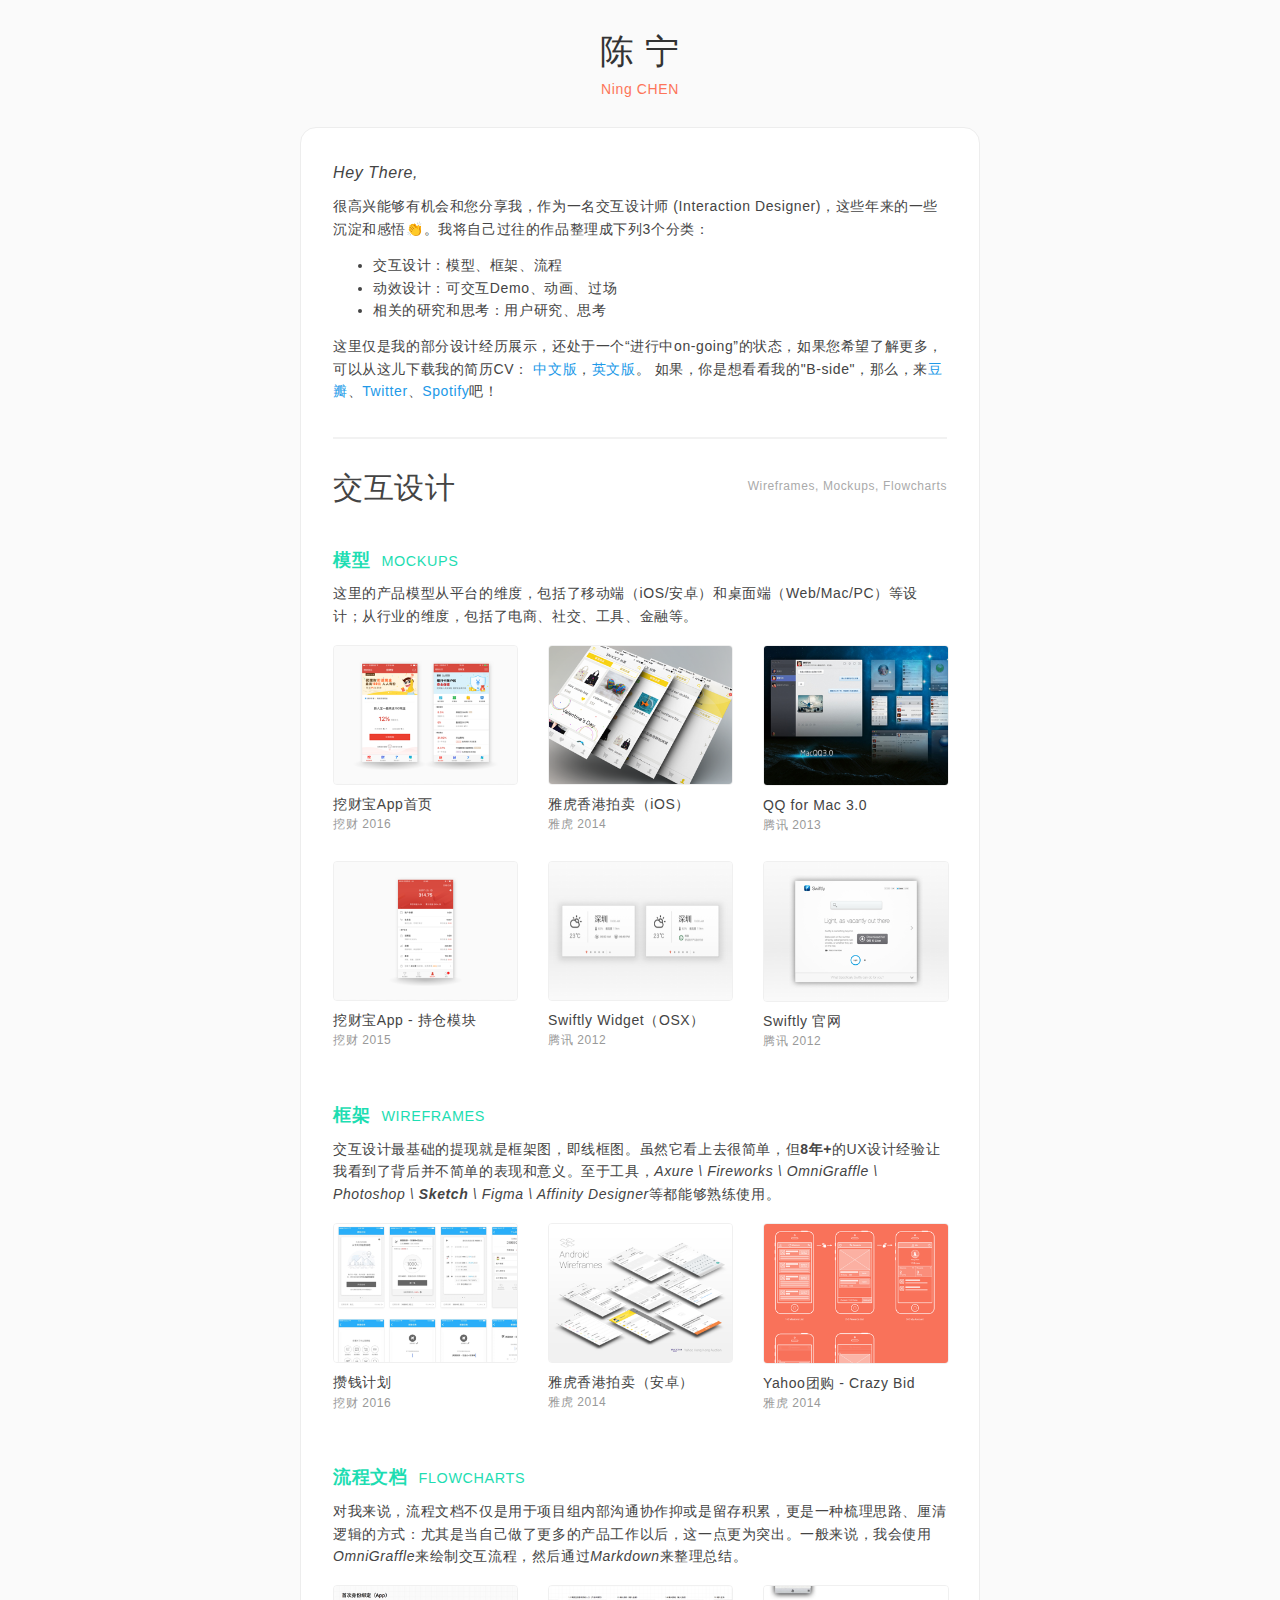
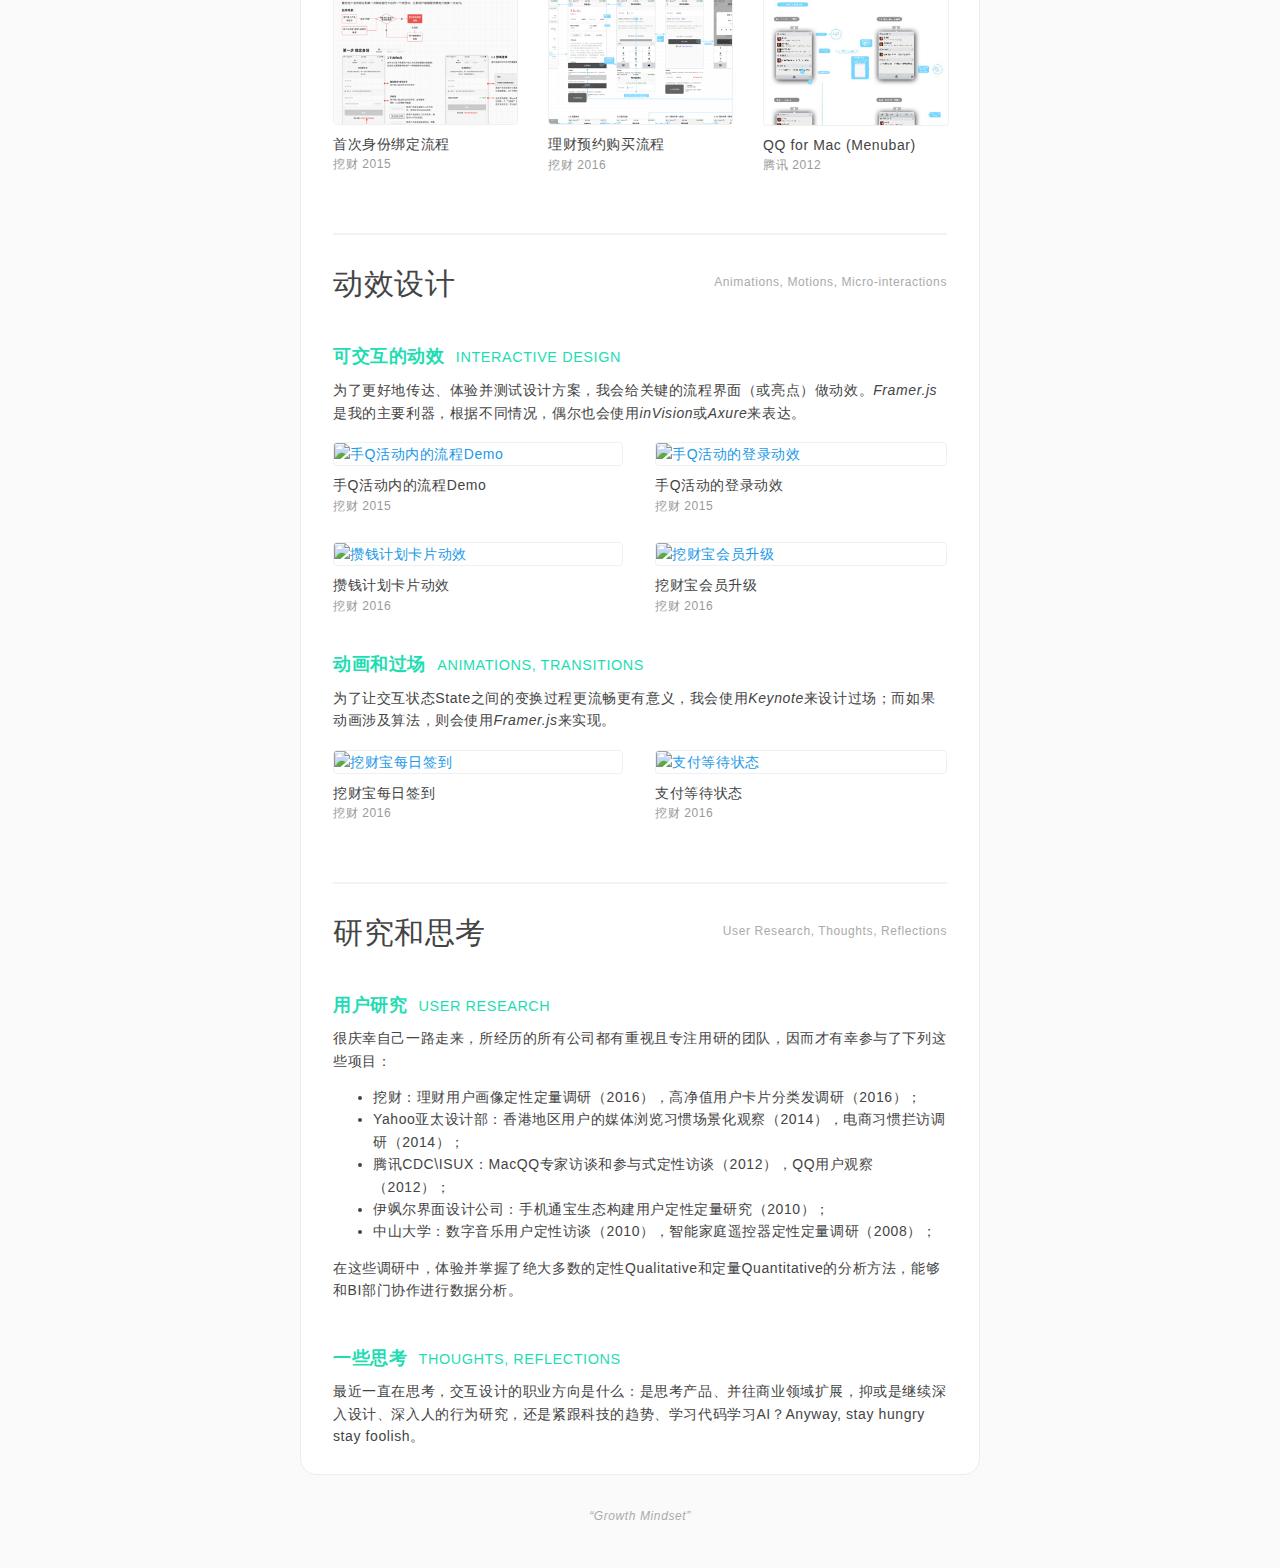
==== commit c3dee2dc: "Fixed spacing issues" ====
--- a/index.html
+++ b/index.html
@@ -74,7 +74,7 @@
           <table class="spacer float-center">
             <tbody>
               <tr>
-                <td height="32px" style="font-size:32px;line-height:32px;">&#xA0;</td>
+                <td height="24px" style="font-size:24px;line-height:24px;">&#xA0;</td>
               </tr>
             </tbody>
           </table>
@@ -139,7 +139,7 @@
                   <table class="spacer">
                     <tbody>
                       <tr>
-                        <td height="48px" style="font-size:48px;line-height:48px;">&#xA0;</td>
+                        <td height="32px" style="font-size:32px;line-height:32px;">&#xA0;</td>
                       </tr>
                     </tbody>
                   </table>
@@ -156,14 +156,14 @@
                         <p style="color:#444444;">这里仅是我的部分设计经历展示，还处于一个“进行中on-going”的状态，如果您希望了解更多，
                           可以从这儿下载我的简历CV：<a href="http://odt99fdsi.bkt.clouddn.com/%E9%99%88%E5%AE%81_cv.pdf" target="_blank">
                           中文版</a>，<a href="http://odt99fdsi.bkt.clouddn.com/NingChen_cv.pdf" target="_blank">英文版</a>。
-                          如果，你是想看看我的"B-side"，那么，来<a href="https://www.douban.com/people/upning/" target="_blank">豆瓣</a>、<a href="https://twitter.com/upning" target="_blank">Twitter</a>、<a href="https://open.spotify.com/user/1229465711" target="_blank">Spotify</a>吧！&#x1f601;</p>
+                          如果，你是想看看我的"B-side"，那么，来<a href="https://www.douban.com/people/upning/" target="_blank">豆瓣</a>、<a href="https://twitter.com/upning" target="_blank">Twitter</a>、<a href="https://open.spotify.com/user/1229465711" target="_blank">Spotify</a>吧！</p>
                       </th><th class="expander"></th></tr></table>
                     </th>
                   </tr></tbody></table>
                   <table class="spacer">
                     <tbody>
                       <tr>
-                        <td height="16px" style="font-size:16px;line-height:16px;">&#xA0;</td>
+                        <td height="0px" style="font-size:0px;line-height:0px;">&#xA0;</td>
                       </tr>
                     </tbody>
                   </table>
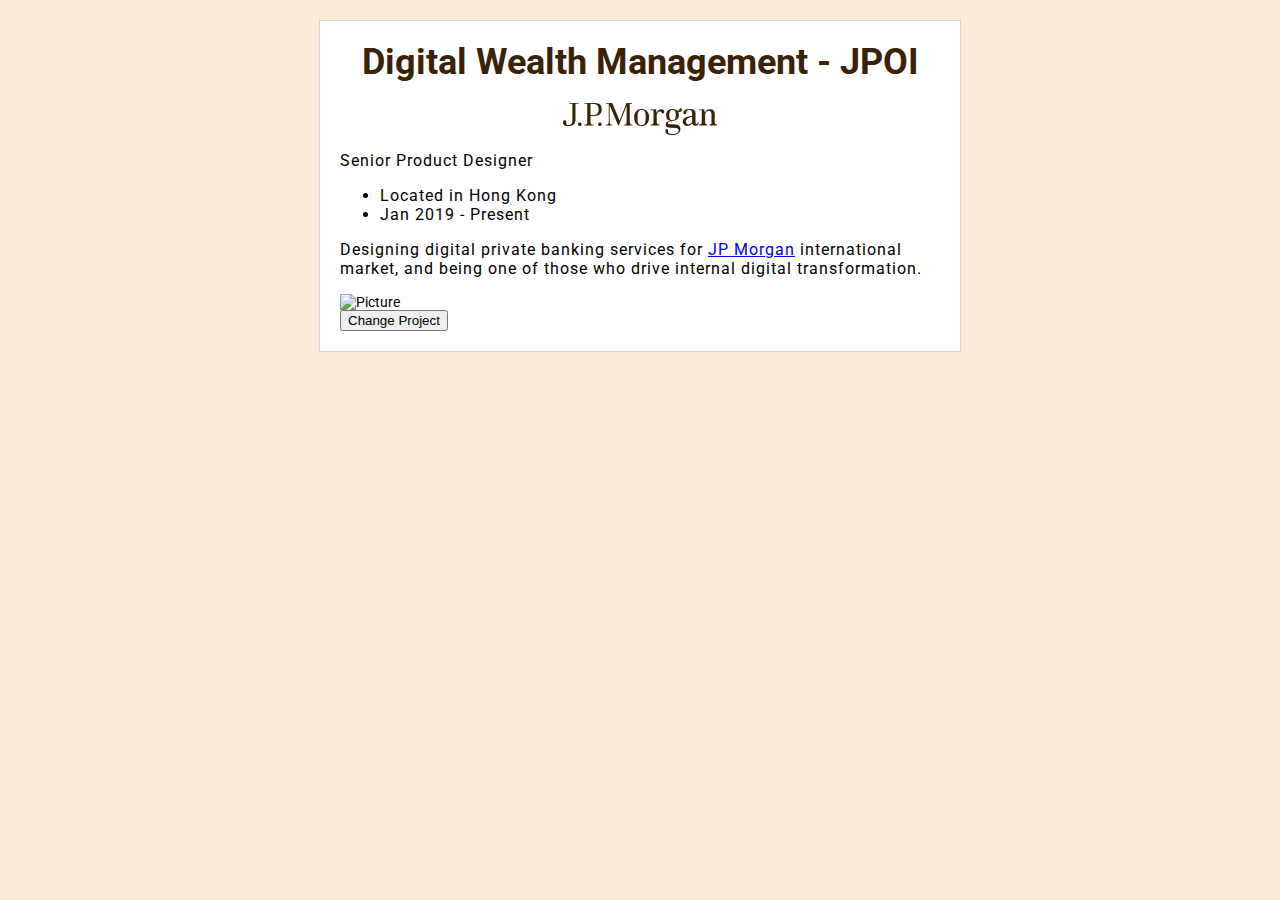
==== commit 2190a4b0: "Update the content of the website" ====
--- a/index.html
+++ b/index.html
@@ -1,817 +1,24 @@
-<!DOCTYPE html PUBLIC "-//W3C//DTD XHTML 1.0 Transitional//EN" "http://www.w3.org/TR/xhtml1/DTD/xhtml1-transitional.dtd">
-<html xmlns="http://www.w3.org/1999/xhtml">
-<head>
-  <meta http-equiv="Content-Type" content="text/html; charset=utf-8" />
-  <meta name="viewport" content="width=device-width" />
-  <title>&#x1F433;Ning Chen's Portfolio</title>
-  <link rel="stylesheet" href="css/foundation-emails.css" />
-
-  <style>
-    .header {
-      background: #fafafa;
-    }
-
-    .header .columns {
-      padding-bottom: 0;
-    }
-
-    .header p {
-      color: #fff;
-      margin-bottom: 0;
-    }
-
-    .header .wrapper-inner {
-      padding-left: 32px;
-      padding-right: 32px;
-    }
-
-    .header .container {
-      background: #fafafa;
-      border: 0px;
-    }
-
-    hr {
-      display: block;
-      position: relative;
-      padding: 0;
-      margin: 8px auto;
-      height: 0;
-      width: 100%;
-      max-height: 0;
-      font-size: 1px;
-      line-height: 0;
-      clear: both;
-      border: none;
-      border-top: 2px solid #f2f2f2;
-      border-bottom: 1px solid #ffffff;
-    }
-
-    .padding-adj > th > .large-12.last {
-      padding-right: 32px;
-    }
-
-    .footer-remark {
-      padding:32px 0;
-    } .footer-remark p {
-        color: #fafafa;
-        font-size: 15px;
-        font-weight:400;
-        line-height: 2;
-        }
-
-  </style>
-
-</head>
-
-<body>
-  <!-- <style> -->
-  <table class="body" data-made-with-foundation>
-    <tr>
-      <td class="float-center" align="center" valign="top">
-        <center data-parsed="">
-
-          <!-- Spacer at the top of page-->
-          <table class="spacer float-center">
-            <tbody>
-              <tr>
-                <td height="24px" style="font-size:24px;line-height:24px;">&#xA0;</td>
-              </tr>
-            </tbody>
-          </table>
-
-          <!-- Header -->
-          <table bgcolor="#fafafa" align="center" class="wrapper header float-center">
-            <tr>
-              <td class="wrapper-inner">
-                <center data-parsed="">
-
-                  <table class="row collapse">
-                    <tbody>
-                      <tr>
-                        <th class="small-12 large-12 columns first" valign="middle">
-                          <table><tr>
-                            <th><h1 class="text-center" align="center" style="color:#333333;margin-bottom:0px;"><strong style="color:#333333;font-weight:400;">陈 宁</strong></h1></th>
-                            <th class="expander"></th>
-                          </tr></table>
-                        </th>
-                      </tr>
-                    </tbody>
-                  </table>
-                  <table class="row collapse">
-                    <tbody>
-                      <tr>
-                        <th class="small-12 large-12 columns first" valign="middle">
-                          <table><tr>
-                            <th><p class="text-center row" align="center" style="color:#FD7559;margin-bottom:10px;font-weight:300;font-size:14px;">Ning CHEN</p></th>
-                            <th class="expander"></th>
-                          </tr></table>
-                        </th>
-                      </tr>
-                    </tbody>
-                  </table>
-
-                  <table class="spacer float-center">
-                    <tbody>
-                      <tr>
-                        <td height="8px" style="font-size:8px;line-height:8px;">&#xA0;</td>
-                      </tr>
-                    </tbody>
-                  </table>
-                  <table class="spacer float-center">
-                    <tbody>
-                      <tr>
-                        <td height="8px" style="font-size:8px;line-height:8px;">&#xA0;</td>
-                      </tr>
-                    </tbody>
-                  </table>
-
-                </center>
-              </td>
-            </tr>
-          </table>
-
-          <!-- Main Letter -->
-          <table align="center" class="container float-center radius">
-            <tbody>
-              <tr>
-                <td>
-                  <!-- Intro -->
-                  <table class="spacer">
-                    <tbody>
-                      <tr>
-                        <td height="32px" style="font-size:32px;line-height:32px;">&#xA0;</td>
-                      </tr>
-                    </tbody>
-                  </table>
-                  <table class="row"><tbody><tr>
-                    <th class="small-12 large-12 columns first last">
-                      <table><tr><th>
-                        <p class="lead"><em>Hey There, </em></p>
-                        <p style="color:#444444;">很高兴能够有机会和您分享我，作为一名交互设计师 (Interaction Designer)，这些年来的一些沉淀和感悟&#x1f44f;。我将自己过往的作品整理成下列3个分类：</p>
-                        <ul style="color:#444444;">
-                          <li>交互设计：模型、框架、流程</li>
-                          <li>动效设计：可交互Demo、动画、过场</li>
-                          <li>相关的研究和思考：用户研究、思考</li>
-                        </ul>
-                        <p style="color:#444444;">这里仅是我的部分设计经历展示，还处于一个“进行中on-going”的状态，如果您希望了解更多，
-                          可以从这儿下载我的简历CV：<a href="http://odt99fdsi.bkt.clouddn.com/%E9%99%88%E5%AE%81_cv.pdf" target="_blank">
-                          中文版</a>，<a href="http://odt99fdsi.bkt.clouddn.com/NingChen_cv.pdf" target="_blank">英文版</a>。
-                          如果，你是想看看我的"B-side"，那么，来<a href="https://www.douban.com/people/upning/" target="_blank">豆瓣</a>、<a href="https://twitter.com/upning" target="_blank">Twitter</a>、<a href="https://open.spotify.com/user/1229465711" target="_blank">Spotify</a>吧！</p>
-                      </th><th class="expander"></th></tr></table>
-                    </th>
-                  </tr></tbody></table>
-                  <table class="spacer">
-                    <tbody>
-                      <tr>
-                        <td height="0px" style="font-size:0px;line-height:0px;">&#xA0;</td>
-                      </tr>
-                    </tbody>
-                  </table>
-                  <table class="row">
-                    <tbody>
-                      <tr>
-                        <th class="small-12 large-12 columns first last">
-                          <table>
-                            <tr>
-                              <th><hr></th>
-                            </tr>
-                          </table>
-                        </th>
-                      </tr>
-                    </tbody>
-                  </table>
-
-                  <!-- Title -->
-                  <table class="spacer">
-                    <tbody>
-                      <tr>
-                        <td height="0px" style="font-size:0px;line-height:0px;">&#xA0;</td>
-                      </tr>
-                    </tbody>
-                  </table>
-                  <table class="row">
-                    <tbody>
-                      <tr>
-                        <th class="small-12 large-12 columns first last">
-                          <table>
-                            <tr>
-                              <th><h2 class="text-left" align="left" valign=“middle” style="font-weight:300;color:#444444;">交互设计</h2></th>
-                              <th class="text-right" align="right" valign="top" style="font-size:12px;padding-top:13px;color:#aaa;">Wireframes, Mockups, Flowcharts</th>
-                              <th class="expander"></th>
-                            </tr>
-                          </table>
-                        </th>
-                        <th class="expander"></th>
-                      </tr>
-                    </tbody>
-                  </table>
-
-                  <!-- MOCKUPS -->
-                  <table class="spacer">
-                    <tbody>
-                      <tr>
-                        <td height="8px" style="font-size:8px;line-height:8px;">&#xA0;</td>
-                      </tr>
-                    </tbody>
-                  </table>
-                  <table class="row">
-                    <tbody>
-                      <tr>
-                        <th class="small-12 large-12 columns first last" style="padding-bottom:0px;">
-                          <table>
-                            <tr>
-                              <th>
-                                <h6 style="margin-bottom:8px;color:#1EDDB2;"><strong>模型</strong>&nbsp;&nbsp;<small style="color:#1EDDB2;">MOCKUPS</small></h6>
-                                <p style="color:#444444;">这里的产品模型从平台的维度，包括了移动端（iOS/安卓）和桌面端（Web/Mac/PC）等设计；从行业的维度，包括了电商、社交、工具、金融等。</p>
-                              </th>
-                            </tr>
-                          </table>
-                        </th>
-                      </tr>
-                    </tbody>
-                  </table>
-
-                  <!-- Grid - Mockups -->
-                  <table class="spacer">
-                    <tbody>
-                      <tr>
-                        <td height="8px" style="font-size:8px;line-height:8px;">&#xA0;</td>
-                      </tr>
-                    </tbody>
-                  </table>
-                  <table class="row">
-                    <tbody>
-                      <tr>
-                        <th class="small-12 large-4 columns first last" style="padding-right:0px;">
-                          <table>
-                            <tr>
-                              <th><a href="http://odt99fdsi.bkt.clouddn.com/wacai-home.png" target="_blank"><img src="img/interaction-mockup/wacai-home.png" width="200" alt="挖财宝App首页" style="border: 1px solid #f0f0f0;border-radius:4px;"></a><p style="margin-top:8px;margin-bottom:0px;"><strong style="padding-top:30px;font-weight:400;">挖财宝App首页</strong></p><p style="font-size:12px;color:#999;font-weight:400;">挖财 2016</p></th>
-                            </tr>
-                          </table>
-                        </th>
-                        <th class="small-12 large-4 columns first last" style="padding-right:0px;">
-                          <table>
-                            <tr>
-                              <th><a href="https://www.behance.net/gallery/23637069/Yahoo-Auction-Redesigned" target="_blank"><img src="img/interaction-mockup/HK-Auction-ios.png" width="200" alt="Yahoo HK Auction iOS" style="border: 1px solid #f0f0f0;border-radius:4px;"></a><p style="margin-top:8px;margin-bottom:0px;"><strong style="padding-top:30px;font-weight:400;">雅虎香港拍卖（iOS）</strong></p><p style="font-size:12px;color:#999;font-weight:400;">雅虎 2014</p></th>
-                            </tr>
-                          </table>
-                        </th>
-                        <th class="small-12 large-4 columns first last">
-                          <table>
-                            <tr>
-                              <th><a href="http://odt99fdsi.bkt.clouddn.com/3.0_%E8%A7%86%E8%A7%89%E5%85%A8.png" target="_blank"><img src="img/interaction-mockup/qq-for-mac-full.png" width="200" alt="QQ for Mac 3.0" style="border: 1px solid #f0f0f0;border-radius:4px;"></a><p style="margin-top:8px;margin-bottom:0px;"><strong style="padding-top:30px;font-weight:400;">QQ for Mac 3.0</strong></p><p style="font-size:12px;color:#999;font-weight:400;">腾讯 2013</p></th>
-                            </tr>
-                          </table>
-                        </th>
-                      </tr>
-                    </tbody>
-                  </table>
-                  <table class="row">
-                    <tbody>
-                      <tr>
-                        <th class="small-12 large-4 columns first last" style="padding-right:0px;">
-                          <table>
-                            <tr>
-                              <th><a href="http://odt99fdsi.bkt.clouddn.com/wacai-assets.png" target="_blank"><img src="img/interaction-mockup/wacai-assets.png" width="200" alt="挖财宝App持仓模块" style="border: 1px solid #f0f0f0;border-radius:4px;"></a><p style="margin-top:8px;margin-bottom:0px;"><strong style="padding-top:30px;font-weight:400;">挖财宝App - 持仓模块</strong></p><p style="font-size:12px;color:#999;font-weight:400;">挖财 2015</p></th>
-                            </tr>
-                          </table>
-                        </th>
-                        <th class="small-12 large-4 columns first last" style="padding-right:0px;">
-                          <table>
-                            <tr>
-                              <th><a href="http://odt99fdsi.bkt.clouddn.com/swiftly-showcase.png" target="_blank"><img src="img/interaction-mockup/swiftly-showcase.png" width="200" alt="Swiftly Widget" style="border: 1px solid #f0f0f0;border-radius:4px;"></a><p style="margin-top:8px;margin-bottom:0px;"><strong style="padding-top:30px;font-weight:400;">Swiftly Widget（OSX）</strong></p><p style="font-size:12px;color:#999;font-weight:400;">腾讯 2012</p></th>
-                            </tr>
-                          </table>
-                        </th>
-                        <th class="small-12 large-4 columns first last">
-                          <table>
-                            <tr>
-                              <th><a href="http://odt99fdsi.bkt.clouddn.com/swiftly-website.png" target="_blank"><img src="img/interaction-mockup/swiftly-web.png" width="200" alt="Swiftly-web" style="border: 1px solid #f0f0f0;border-radius:4px;"></a><p style="margin-top:8px;margin-bottom:0px;"><strong style="padding-top:30px;font-weight:400;">Swiftly 官网</strong></p><p style="font-size:12px;color:#999;font-weight:400;">腾讯 2012</p></th>
-                            </tr>
-                          </table>
-                        </th>
-                      </tr>
-                    </tbody>
-                  </table>
-                  <table class="spacer">
-                    <tbody>
-                      <tr>
-                        <td height="24px" style="font-size:24px;line-height:24px;">&#xA0;</td>
-                      </tr>
-                    </tbody>
-                  </table>
-
-                  <!-- WIREFRAMES -->
-                  <table class="row">
-                    <tbody>
-                      <tr>
-                        <th class="small-12 large-12 columns first last" style="padding-bottom:0px;">
-                          <table>
-                            <tr>
-                              <th>
-                                <h6 style="margin-bottom:8px;color:#1EDDB2;"><strong>框架</strong>&nbsp;&nbsp;<small style="color:#1EDDB2;">WIREFRAMES</small></h6>
-                                <p style="color:#444444;">交互设计最基础的提现就是框架图，即线框图。虽然它看上去很简单，但<strong>8年+</strong>的UX设计经验让我看到了背后并不简单的表现和意义。至于工具，<em>Axure \ Fireworks \ OmniGraffle \ Photoshop \ <strong>Sketch</strong> \ Figma \ Affinity Designer</em>等都能够熟练使用。</p>
-                              </th>
-                            </tr>
-                          </table>
-                        </th>
-                      </tr>
-                    </tbody>
-                  </table>
-
-                  <!-- Grid - Wireframes -->
-                  <table class="spacer">
-                    <tbody>
-                      <tr>
-                        <td height="8px" style="font-size:8px;line-height:8px;">&#xA0;</td>
-                      </tr>
-                    </tbody>
-                  </table>
-                  <table class="row">
-                    <tbody>
-                      <tr>
-                        <th class="small-12 large-4 columns first last" style="padding-right:0px;">
-                          <table>
-                            <tr>
-                              <th><a href="http://odt99fdsi.bkt.clouddn.com/%E6%94%92%E9%92%B1%E8%AE%A1%E5%88%92_wireframes.png" target="_blank"><img src="img/interaction-wireframe/zanqian-jihua.png" width="200" alt="攒钱计划" style="border: 1px solid #f0f0f0;border-radius:4px;"></a><p style="margin-top:8px;margin-bottom:0px;"><strong style="padding-top:30px;font-weight:400;">攒钱计划</strong></p><p style="font-size:12px;color:#999;font-weight:400;">挖财 2016</p></th>
-                            </tr>
-                          </table>
-                        </th>
-                        <th class="small-12 large-4 columns first last" style="padding-right:0px;">
-                          <table>
-                            <tr>
-                              <th><a href="https://www.behance.net/gallery/23326783/Android-Wireframes-for-Yahoo-HK-Auction" target="_blank"><img src="img/interaction-wireframe/HK-Auction.png" width="200" alt="Yahoo HK Auction Android" style="border: 1px solid #f0f0f0;border-radius:4px;"></a><p style="margin-top:8px;margin-bottom:0px;"><strong style="padding-top:30px;font-weight:400;">雅虎香港拍卖（安卓）</strong></p><p style="font-size:12px;color:#999;font-weight:400;">雅虎 2014</p></th>
-                            </tr>
-                          </table>
-                        </th>
-                        <th class="small-12 large-4 columns first last">
-                          <table>
-                            <tr>
-                              <th><a href="http://odt99fdsi.bkt.clouddn.com/Deals-Crazy-Bid-Wireframes.png" target="_blank"><img src="img/interaction-wireframe/Deals-Crazy-Bid.png" width="200" alt="Yahoo香港团购Crazy Bid" style="border: 1px solid #f0f0f0;border-radius:4px;"></a><p style="margin-top:8px;margin-bottom:0px;"><strong style="padding-top:30px;font-weight:400;">Yahoo团购 - Crazy Bid</strong></p><p style="font-size:12px;color:#999;font-weight:400;">雅虎 2014</p></th>
-                            </tr>
-                          </table>
-                        </th>
-                      </tr>
-                    </tbody>
-                  </table>
-                  <table class="spacer">
-                    <tbody>
-                      <tr>
-                        <td height="24px" style="font-size:24px;line-height:24px;">&#xA0;</td>
-                      </tr>
-                    </tbody>
-                  </table>
-
-                  <!-- FLOWCHARTS -->
-                  <table class="row">
-                    <tbody>
-                      <tr>
-                        <th class="small-12 large-12 columns first last" style="padding-bottom:0px;">
-                          <table>
-                            <tr>
-                              <th>
-                                <h6 style="margin-bottom:8px;color:#1EDDB2;"><strong>流程文档</strong>&nbsp;&nbsp;<small style="color:#1EDDB2;">FLOWCHARTS</small></h6>
-                                <p style="color:#444444;">对我来说，流程文档不仅是用于项目组内部沟通协作抑或是留存积累，更是一种梳理思路、厘清逻辑的方式：尤其是当自己做了更多的产品工作以后，这一点更为突出。一般来说，我会使用<em>OmniGraffle</em>来绘制交互流程，然后通过<em>Markdown</em>来整理总结。</p>
-                              </th>
-                            </tr>
-                          </table>
-                        </th>
-                      </tr>
-                    </tbody>
-                  </table>
-
-                  <!-- Grid - Flowcharts -->
-                  <table class="spacer">
-                    <tbody>
-                      <tr>
-                        <td height="8px" style="font-size:8px;line-height:8px;">&#xA0;</td>
-                      </tr>
-                    </tbody>
-                  </table>
-                  <table class="row">
-                    <tbody>
-                      <tr>
-                        <th class="small-12 large-4 columns first last" style="padding-right:0px;">
-                          <table>
-                            <tr>
-                              <th><a href="http://odt99fdsi.bkt.clouddn.com/%E3%80%90%E7%90%86%E8%B4%A2%E3%80%91%E9%A6%96%E6%AC%A1%E8%BA%AB%E4%BB%BD%E7%BB%91%E5%AE%9A%E9%9C%80%E6%B1%82%E8%AF%B4%E6%98%8E.pdf" target="_blank"><img src="img/interaction-flowchart/wacai-login.png" width="200" alt="首次身份绑定流程文档" style="border: 1px solid #f0f0f0;border-radius:4px;"></a><p style="margin-top:8px;margin-bottom:0px;"><strong style="padding-top:30px;font-weight:400;">首次身份绑定流程</strong></p><p style="font-size:12px;color:#999;font-weight:400;">挖财 2015</p></th>
-                            </tr>
-                          </table>
-                        </th>
-                        <th class="small-12 large-4 columns first last" style="padding-right:0px;">
-                          <table>
-                            <tr>
-                              <th><a href="http://odt99fdsi.bkt.clouddn.com/%E9%A2%84%E8%B4%AD_flowchart.pdf" target="_blank"><img src="img/interaction-flowchart/wacai-preorder.png" width="200" alt="理财预约购买流程" style="border: 1px solid #f0f0f0;border-radius:4px;"></a><p style="margin-top:8px;margin-bottom:0px;"><strong style="padding-top:30px;font-weight:400;">理财预约购买流程</strong></p><p style="font-size:12px;color:#999;font-weight:400;">挖财 2016</p></th>
-                            </tr>
-                          </table>
-                        </th>
-                        <th class="small-12 large-4 columns first last">
-                          <table>
-                            <tr>
-                              <th><a href="http://odt99fdsi.bkt.clouddn.com/MacQQ_MenuBar_Final_flowchart.png" target="_blank"><img src="img/interaction-flowchart/qq-for-mac.png" width="200" alt="QQ for Mac (Menubar)" style="border: 1px solid #f0f0f0;border-radius:4px;"></a><p style="margin-top:8px;margin-bottom:0px;"><strong style="padding-top:30px;font-weight:400;">QQ for Mac (Menubar)</strong></p><p style="font-size:12px;color:#999;font-weight:400;">腾讯 2012</p></th>
-                            </tr>
-                          </table>
-                        </th>
-                      </tr>
-                    </tbody>
-                  </table>
-                  <table class="spacer">
-                    <tbody>
-                      <tr>
-                        <td height="24px" style="font-size:24px;line-height:24px;">&#xA0;</td>
-                      </tr>
-                    </tbody>
-                  </table>
-
-                  <!-- Animations, Motions, Micro-interactions -->
-                  <table class="row">
-                    <tbody>
-                      <tr>
-                        <th class="small-12 large-12 columns first last">
-                          <table>
-                            <tr>
-                              <th><hr></th>
-                            </tr>
-                          </table>
-                        </th>
-                      </tr>
-                    </tbody>
-                  </table>
-
-                  <!-- Title -->
-                  <table class="spacer">
-                    <tbody>
-                      <tr>
-                        <td height="0px" style="font-size:0px;line-height:0px;">&#xA0;</td>
-                      </tr>
-                    </tbody>
-                  </table>
-                  <table class="row">
-                    <tbody>
-                      <tr>
-                        <th class="small-12 large-12 columns first last">
-                          <table>
-                            <tr>
-                              <th><h2 class="text-left" align="left" valign=“middle” style="font-weight:300;color:#444;">动效设计</h2></th>
-                              <th class="text-right" align="right" valign="top" style="font-size:12px;padding-top:13px;color:#aaa;">Animations, Motions, Micro-interactions</th>
-                              <th class="expander"></th>
-                            </tr>
-                          </table>
-                        </th>
-                        <th class="expander"></th>
-                      </tr>
-                    </tbody>
-                  </table>
-
-                  <!-- Motions -->
-                  <table class="spacer">
-                    <tbody>
-                      <tr>
-                        <td height="8px" style="font-size:8px;line-height:8px;">&#xA0;</td>
-                      </tr>
-                    </tbody>
-                  </table>
-                  <table class="row">
-                    <tbody>
-                      <tr>
-                        <th class="small-12 large-12 columns first last" style="padding-bottom:0px;">
-                          <table>
-                            <tr>
-                              <th>
-                                <h6 style="margin-bottom:8px;color:#1EDDB2;"><strong>可交互的动效</strong>&nbsp;&nbsp;<small style="color:#1EDDB2;">INTERACTIVE DESIGN</small></h6>
-                                <p style="color:#444444;">为了更好地传达、体验并测试设计方案，我会给关键的流程界面（或亮点）做动效。<em>Framer.js</em>是我的主要利器，根据不同情况，偶尔也会使用<em>inVision</em>或<em>Axure</em>来表达。</p>
-                              </th>
-                            </tr>
-                          </table>
-                        </th>
-                      </tr>
-                    </tbody>
-                  </table>
-
-                  <!-- Grid - Motions -->
-                  <table class="spacer">
-                    <tbody>
-                      <tr>
-                        <td height="8px" style="font-size:8px;line-height:8px;">&#xA0;</td>
-                      </tr>
-                    </tbody>
-                  </table>
-                  <table class="row">
-                    <tbody>
-                      <tr>
-                        <th class="small-12 large-6 columns first last" style="padding-right:0px;">
-                          <table>
-                            <tr>
-                              <th><a href="http://share.framerjs.com/10o630enrfg0/" target="_blank"><img src="http://odt99fdsi.bkt.clouddn.com/%E6%89%8BQ%E6%B5%81%E7%A8%8B.gif" width="300" alt="手Q活动内的流程Demo" style="border: 1px solid #f0f0f0;border-radius:4px;"></a><p style="margin-top:8px;margin-bottom:0px;"><strong style="padding-top:30px;font-weight:400;">手Q活动内的流程Demo</strong></p><p style="font-size:12px;color:#999;font-weight:400;">挖财 2015</p></th>
-                            </tr>
-                          </table>
-                        </th>
-                        <th class="small-12 large-6 columns first last">
-                          <table>
-                            <tr>
-                              <th><a href="http://share.framerjs.com/ivonqeq43oko/" target="_blank"><img src="http://odt99fdsi.bkt.clouddn.com/%E6%8C%96%E8%B4%A2%E5%AE%9D%E7%99%BB%E5%BD%95_small.gif" width="300" alt="手Q活动的登录动效" style="border: 1px solid #f0f0f0;border-radius:4px;"></a><p style="margin-top:8px;margin-bottom:0px;"><strong style="padding-top:30px;font-weight:400;">手Q活动的登录动效</strong></p><p style="font-size:12px;color:#999;font-weight:400;">挖财 2015</p></th>
-                            </tr>
-                          </table>
-                        </th>
-                      </tr>
-                    </tbody>
-                  </table>
-                  <table class="row">
-                    <tbody>
-                      <tr>
-                        <th class="small-12 large-6 columns first last" style="padding-right:0px;">
-                          <table>
-                            <tr>
-                              <th><a href="http://share.framerjs.com/2fhpjwm1oyma/" target="_blank"><img src="http://odt99fdsi.bkt.clouddn.com/cards_array.gif" width="300" alt="攒钱计划卡片动效" style="border: 1px solid #f0f0f0;border-radius:4px;"></a><p style="margin-top:8px;margin-bottom:0px;"><strong style="padding-top:30px;font-weight:400;">攒钱计划卡片动效</strong></p><p style="font-size:12px;color:#999;font-weight:400;">挖财 2016</p></th>
-                            </tr>
-                          </table>
-                        </th>
-                        <th class="small-12 large-6 columns first last">
-                          <table>
-                            <tr>
-                              <th><a href="http://share.framerjs.com/v889yffneyqi/" target="_blank"><img src="http://odt99fdsi.bkt.clouddn.com/level_up_small.gif" width="300" alt="挖财宝会员升级" style="border: 1px solid #f0f0f0;border-radius:4px;"></a><p style="margin-top:8px;margin-bottom:0px;"><strong style="padding-top:30px;font-weight:400;">挖财宝会员升级</strong></p><p style="font-size:12px;color:#999;font-weight:400;">挖财 2016</p></th>
-                            </tr>
-                          </table>
-                        </th>
-                      </tr>
-                    </tbody>
-                  </table>
-
-                  <!-- Animations -->
-                  <table class="spacer">
-                    <tbody>
-                      <tr>
-                        <td height="8px" style="font-size:8px;line-height:8px;">&#xA0;</td>
-                      </tr>
-                    </tbody>
-                  </table>
-                  <table class="row">
-                    <tbody>
-                      <tr>
-                        <th class="small-12 large-12 columns first last" style="padding-bottom:0px;">
-                          <table>
-                            <tr>
-                              <th>
-                                <h6 style="margin-bottom:8px;color:#1EDDB2;"><strong>动画和过场</strong>&nbsp;&nbsp;<small style="color:#1EDDB2;">ANIMATIONS, TRANSITIONS</small></h6>
-                                <p style="color:#444444;">为了让交互状态State之间的变换过程更流畅更有意义，我会使用<em>Keynote</em>来设计过场；而如果动画涉及算法，则会使用<em>Framer.js</em>来实现。</p>
-                              </th>
-                            </tr>
-                          </table>
-                        </th>
-                      </tr>
-                    </tbody>
-                  </table>
-
-                  <!-- Grid - Animations -->
-                  <table class="spacer">
-                    <tbody>
-                      <tr>
-                        <td height="8px" style="font-size:8px;line-height:8px;">&#xA0;</td>
-                      </tr>
-                    </tbody>
-                  </table>
-                  <table class="row">
-                    <tbody>
-                      <tr>
-                        <th class="small-12 large-6 columns first last" style="padding-right:0px;">
-                          <table>
-                            <tr>
-                              <th><a href="http://odt99fdsi.bkt.clouddn.com/%E6%AF%8F%E6%97%A5%E7%AD%BE%E5%88%B0.m4v" target="_blank"><img src="http://odt99fdsi.bkt.clouddn.com/%E6%AF%8F%E6%97%A5%E7%AD%BE%E5%88%B0.gif" width="300" alt="挖财宝每日签到" style="border: 1px solid #f0f0f0;border-radius:4px;"></a><p style="margin-top:8px;margin-bottom:0px;"><strong style="padding-top:30px;font-weight:400;">挖财宝每日签到</strong></p><p style="font-size:12px;color:#999;font-weight:400;">挖财 2016</p></th>
-                            </tr>
-                          </table>
-                        </th>
-                        <th class="small-12 large-6 columns first last">
-                          <table>
-                            <tr>
-                              <th><a href="http://share.framerjs.com/3jfbog0yrb9b/" target="_blank"><img src="http://odt99fdsi.bkt.clouddn.com/waiting_small.gif" width="300" alt="支付等待状态" style="border: 1px solid #f0f0f0;border-radius:4px;"></a><p style="margin-top:8px;margin-bottom:0px;"><strong style="padding-top:30px;font-weight:400;">支付等待状态</strong></p><p style="font-size:12px;color:#999;font-weight:400;">挖财 2016</p></th>
-                            </tr>
-                          </table>
-                        </th>
-                      </tr>
-                    </tbody>
-                  </table>
-                  <table class="spacer">
-                    <tbody>
-                      <tr>
-                        <td height="24px" style="font-size:24px;line-height:24px;">&#xA0;</td>
-                      </tr>
-                    </tbody>
-                  </table>
-
-                  <!-- User Research & Thoughts -->
-                  <table class="row">
-                    <tbody>
-                      <tr>
-                        <th class="small-12 large-12 columns first last">
-                          <table>
-                            <tr>
-                              <th><hr></th>
-                            </tr>
-                          </table>
-                        </th>
-                      </tr>
-                    </tbody>
-                  </table>
-
-                  <!-- Title -->
-                  <table class="spacer">
-                    <tbody>
-                      <tr>
-                        <td height="0px" style="font-size:0px;line-height:0px;">&#xA0;</td>
-                      </tr>
-                    </tbody>
-                  </table>
-                  <table class="row">
-                    <tbody>
-                      <tr>
-                        <th class="small-12 large-12 columns first last">
-                          <table>
-                            <tr>
-                              <th><h2 class="text-left" align="left" valign=“middle” style="font-weight:300;color:#444;">研究和思考</h2></th>
-                              <th class="text-right" align="right" valign="top" style="font-size:12px;padding-top:13px;color:#aaa;">User Research, Thoughts, Reflections</th>
-                              <th class="expander"></th>
-                            </tr>
-                          </table>
-                        </th>
-                        <th class="expander"></th>
-                      </tr>
-                    </tbody>
-                  </table>
-
-                  <!-- User Research -->
-                  <table class="spacer">
-                    <tbody>
-                      <tr>
-                        <td height="8px" style="font-size:8px;line-height:8px;">&#xA0;</td>
-                      </tr>
-                    </tbody>
-                  </table>
-                  <table class="row">
-                    <tbody>
-                      <tr>
-                        <th class="small-12 large-12 columns first last" style="padding-bottom:0px;">
-                          <table>
-                            <tr>
-                              <th>
-                                <h6 style="margin-bottom:8px;color:#1EDDB2;"><strong>用户研究</strong>&nbsp;&nbsp;<small style="color:#1EDDB2;">USER RESEARCH</small></h6>
-                                <p style="color:#444444;">很庆幸自己一路走来，所经历的所有公司都有重视且专注用研的团队，因而才有幸参与了下列这些项目：</p>
-                                <ul style="color:#444444;">
-                                  <li>挖财：理财用户画像定性定量调研（2016），高净值用户卡片分类发调研（2016）；</li>
-                                  <li>Yahoo亚太设计部：香港地区用户的媒体浏览习惯场景化观察（2014），电商习惯拦访调研（2014）；</li>
-                                  <li>腾讯CDC\ISUX：MacQQ专家访谈和参与式定性访谈（2012），QQ用户观察（2012）；</li>
-                                  <li>伊飒尔界面设计公司：手机通宝生态构建用户定性定量研究（2010）；</li>
-                                  <li>中山大学：数字音乐用户定性访谈（2010），智能家庭遥控器定性定量调研（2008）；</li>
-                                </ul>
-                                <p style="color:#444444;">在这些调研中，体验并掌握了绝大多数的定性Qualitative和定量Quantitative的分析方法，能够和BI部门协作进行数据分析。</p>
-                              </th>
-                            </tr>
-                          </table>
-                        </th>
-                      </tr>
-                    </tbody>
-                  </table>
-
-                  <!-- Thoughts & Reflections -->
-                  <table class="spacer">
-                    <tbody>
-                      <tr>
-                        <td height="32px" style="font-size:32px;line-height:32px;">&#xA0;</td>
-                      </tr>
-                    </tbody>
-                  </table>
-                  <table class="row">
-                    <tbody>
-                      <tr>
-                        <th class="small-12 large-12 columns first last" style="padding-bottom:0px;">
-                          <table>
-                            <tr>
-                              <th>
-                                <h6 style="margin-bottom:8px;color:#1EDDB2;"><strong>一些思考</strong>&nbsp;&nbsp;<small style="color:#1EDDB2;">THOUGHTS, REFLECTIONS</small></h6>
-                                <p style="color:#444444;">最近一直在思考，交互设计的职业方向是什么：是思考产品、并往商业领域扩展，抑或是继续深入设计、深入人的行为研究，还是紧跟科技的趋势、学习代码学习AI？Anyway, stay hungry stay foolish。</p>
-                              </th>
-                            </tr>
-                          </table>
-                        </th>
-                      </tr>
-                    </tbody>
-                  </table>
-
-                  <!--<table class="row">
-                    <tbody>
-                      <tr>
-                        <th class="small-12 large-12 columns first last">
-                          <table>
-                            <tr>
-                              <th><hr></th>
-                            </tr>
-                          </table>
-                        </th>
-                      </tr>
-                    </tbody>
-                  </table>-->
-
-                  <!-- Outro -->
-                  <table class="wrapper">
-                    <tbody>
-                      <tr>
-                        <td>
-                          <!---<table class="spacer">
-                            <tbody>
-                              <tr>
-                                <td height="32px" style="font-size:32px;line-height:32px;">&#xA0;</td>
-                              </tr>
-                            </tbody>
-                          </table>-->
-                          <table class="row">
-                            <tbody>
-                              <tr>
-                                <th class="small-12 large-12 columns first">
-                                  <table>
-                                    <tr>
-                                      <th> <img src="http://s1.wacdn.com/wis/13/2f1ac27fab3cdff4_800x600.gif" alt=""> </th>
-                                    </tr>
-                                  </table>
-                                </th>
-                                <!--
-                                <th class="small-12 large-12 columns first last" style="padding-bottom:0px;" bgcolor="#489CDD">
-                                  <table>
-                                    <tr>
-                                      <th class="footer-remark">
-                                        <p class="text-center">我们想感谢的人还有很多，感谢工作中互相包容、互相进步的小伙伴，感谢每一位为理财业务线做出贡献的小伙伴，希望我们的配合更加默契，我们的效率更加高效，我们前进的速度超越光速！ ╰(*°▽°*)╯&#128512;</p>
-                                      </th>
-                                      <th class="expander"></th>
-                                    </tr>
-                                  </table>
-                                </th>-->
-                                <th class="expander"></th>
-                              </tr>
-                            </tbody>
-                          </table>
-                          <!---<table class="row">
-                            <tbody>
-                              <tr>
-                                <th class="small-12 large-12 columns first last" style="padding-bottom:16px;">
-                                  <table>
-                                    <tr>
-                                      <th>
-                                        <center data-parsed=""> <img src="http://oapanse08.bkt.clouddn.com/team_pic_2.jpg" width="600" alt="" align="center" class="float-center"> </center>
-                                      </th>
-                                      <th class="expander"></th>
-                                    </tr>
-                                  </table>
-                                </th>
-                              </tr>
-                            </tbody>
-                          </table> -->
-
-                        </td>
-                      </tr>
-                    </tbody>
-                  </table>
-
-                </td>
-              </tr>
-            </tbody>
-          </table>
-
-          <!-- Footer -->
-          <table bgcolor="#fafafa" align="center" class="wrapper secondary float-center">
-            <tr>
-              <td class="wrapper-inner">
-
-                <table class="spacer">
-                  <tbody>
-                    <tr>
-                      <td height="32px" style="font-size:32px;line-height:32px;">&#xA0;</td>
-                    </tr>
-                  </tbody>
-                </table>
-
-                <table class="row">
-                  <tr>
-                    <th>
-                      <center data-parsed="">
-                        <em style="font-size:12px;font-weight:500;color:#aaa;">&ldquo;Growth Mindset&rdquo;</em>
-                      </center>
-                    </th>
-                    <th class="expander"></th>
-                  </tr>
-                </table>
-              </td>
-            </tr>
-          </table>
-
-          <table class="spacer float-center">
-            <tbody>
-              <tr>
-                <td height="40px" style="font-size:40px;line-height:40px;">&#xA0;</td>
-              </tr>
-            </tbody>
-          </table>
-
-        </center>
-      </td>
-    </tr>
-  </table>
-</body>
-</html>
+<!DOCTYPE html>
+<html>
+    <head>
+        <meta charset="utf-8">
+        <title>My test page</title>
+        <link href="styles/style.css" rel="stylesheet">
+        <link rel="preconnect" href="https://fonts.googleapis.com">
+        <link rel="preconnect" href="https://fonts.gstatic.com" crossorigin>
+        <link href="https://fonts.googleapis.com/css2?family=Roboto" rel="stylesheet">
+    </head>
+    <body>
+        <h1>Digital Wealth Management - JPOI</h1>
+        <img src="images/JPM-logo.png" alt="JP Morgan Chase Logo">
+        <p>Senior Product Designer</p>
+        <ul>
+            <li>Located in Hong Kong</li>
+            <li>Jan 2019 - Present</li>
+        </ul>
+        <p>Designing digital private banking services for <a href="https://www.jpmorganchase.com/">JP Morgan</a> international market, and being one of those who drive internal digital transformation.</p>
+        <img src="images/image-0.png" alt="Picture" id="artwork">
+        <button>Change Project</button>
+        <script src="scripts/main.js"></script>
+    </body>
+</html>--- a/styles/style.css
+++ b/styles/style.css
@@ -0,0 +1,36 @@
+html {
+    font-size: 14px; /* base font size */
+    font-family: 'Roboto', sans-serif;
+    background-color: antiquewhite;
+}
+
+body {
+    width: 600px;
+    margin: 20px auto; /* auto is a special value that divides the available horizontal space evenly between left and right */
+    background-color: white;
+    padding: 0 20px 20px 20px;
+    border: 1px solid lightgray;
+}
+
+h1 {
+    margin: 0;
+    padding: 20px 0;
+    color: #3a2206;
+    font-size: 36px;
+    text-align: center;
+    text-shadow: 0px 0px 2px white;
+}
+
+img {
+    display: block;
+    margin: 0 auto;
+} #artwork {
+    width: 100%;
+    object-fit: contain;
+}
+
+p, li {
+    font-size: 16px;
+    line-height: Auto;
+    letter-spacing: 1px;
+}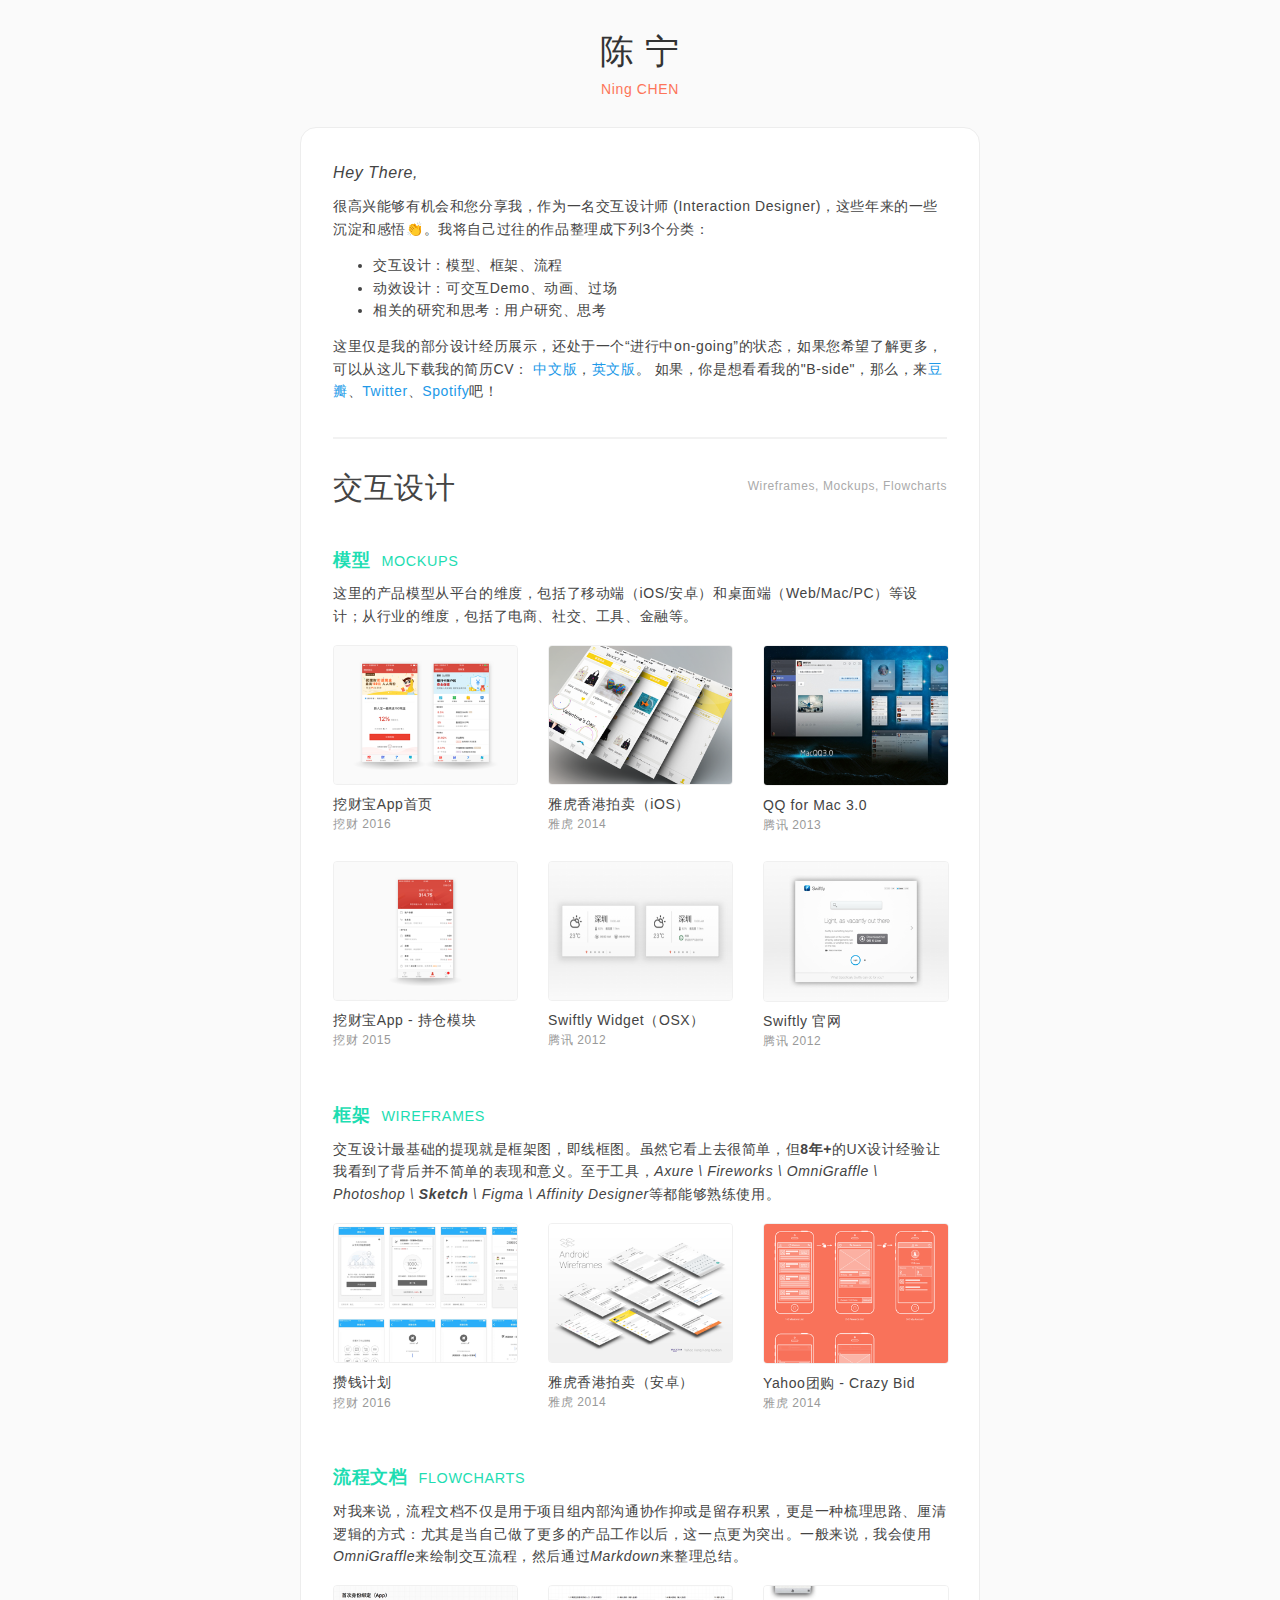
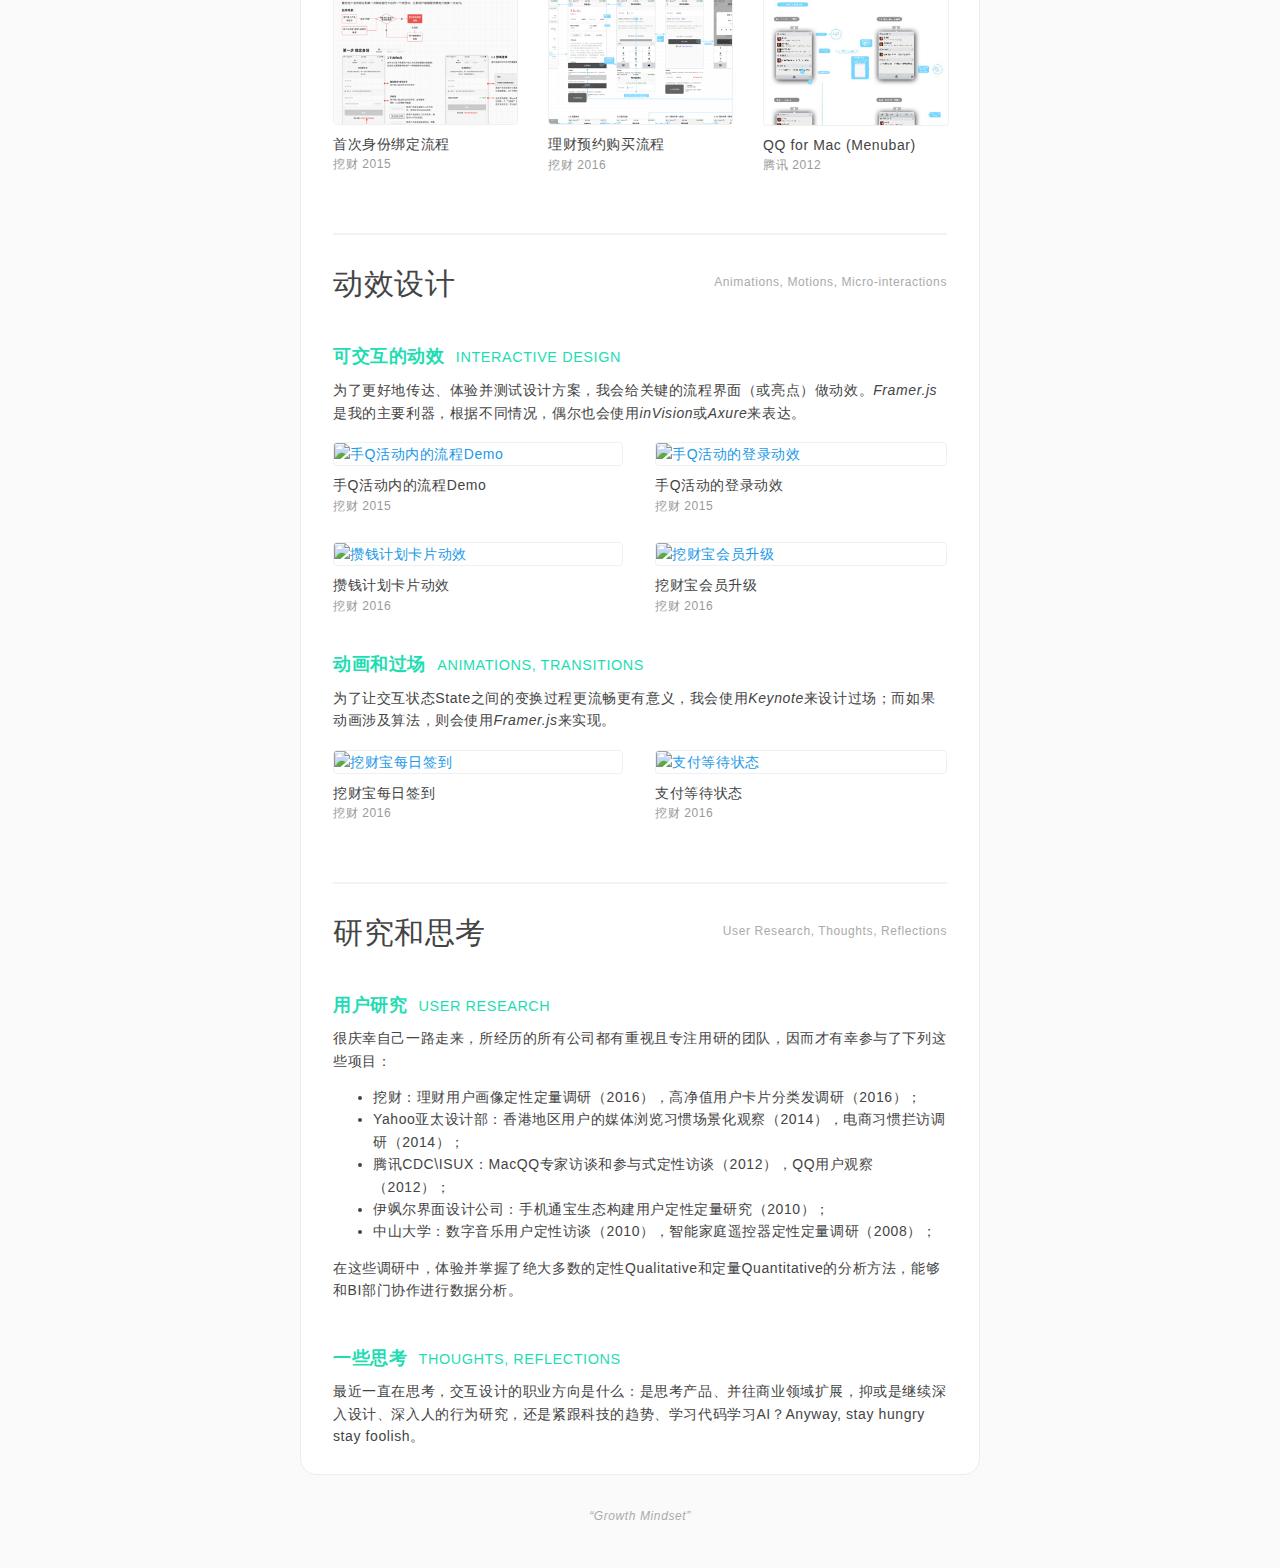
==== commit b30c61ac: "Portfolio branch" ====
--- a/index.html
+++ b/index.html
@@ -1,24 +1,817 @@
-<!DOCTYPE html>
-<html>
-    <head>
-        <meta charset="utf-8">
-        <title>My test page</title>
-        <link href="styles/style.css" rel="stylesheet">
-        <link rel="preconnect" href="https://fonts.googleapis.com">
-        <link rel="preconnect" href="https://fonts.gstatic.com" crossorigin>
-        <link href="https://fonts.googleapis.com/css2?family=Roboto" rel="stylesheet">
-    </head>
-    <body>
-        <h1>Digital Wealth Management - JPOI</h1>
-        <img src="images/JPM-logo.png" alt="JP Morgan Chase Logo">
-        <p>Senior Product Designer</p>
-        <ul>
-            <li>Located in Hong Kong</li>
-            <li>Jan 2019 - Present</li>
-        </ul>
-        <p>Designing digital private banking services for <a href="https://www.jpmorganchase.com/">JP Morgan</a> international market, and being one of those who drive internal digital transformation.</p>
-        <img src="images/image-0.png" alt="Picture" id="artwork">
-        <button>Change Project</button>
-        <script src="scripts/main.js"></script>
-    </body>
-</html>+<!DOCTYPE html PUBLIC "-//W3C//DTD XHTML 1.0 Transitional//EN" "http://www.w3.org/TR/xhtml1/DTD/xhtml1-transitional.dtd">
+<html xmlns="http://www.w3.org/1999/xhtml">
+<head>
+  <meta http-equiv="Content-Type" content="text/html; charset=utf-8" />
+  <meta name="viewport" content="width=device-width" />
+  <title>&#x1F433;Ning Chen's Portfolio</title>
+  <link rel="stylesheet" href="css/foundation-emails.css" />
+
+  <style>
+    .header {
+      background: #fafafa;
+    }
+
+    .header .columns {
+      padding-bottom: 0;
+    }
+
+    .header p {
+      color: #fff;
+      margin-bottom: 0;
+    }
+
+    .header .wrapper-inner {
+      padding-left: 32px;
+      padding-right: 32px;
+    }
+
+    .header .container {
+      background: #fafafa;
+      border: 0px;
+    }
+
+    hr {
+      display: block;
+      position: relative;
+      padding: 0;
+      margin: 8px auto;
+      height: 0;
+      width: 100%;
+      max-height: 0;
+      font-size: 1px;
+      line-height: 0;
+      clear: both;
+      border: none;
+      border-top: 2px solid #f2f2f2;
+      border-bottom: 1px solid #ffffff;
+    }
+
+    .padding-adj > th > .large-12.last {
+      padding-right: 32px;
+    }
+
+    .footer-remark {
+      padding:32px 0;
+    } .footer-remark p {
+        color: #fafafa;
+        font-size: 15px;
+        font-weight:400;
+        line-height: 2;
+        }
+
+  </style>
+
+</head>
+
+<body>
+  <!-- <style> -->
+  <table class="body" data-made-with-foundation>
+    <tr>
+      <td class="float-center" align="center" valign="top">
+        <center data-parsed="">
+
+          <!-- Spacer at the top of page-->
+          <table class="spacer float-center">
+            <tbody>
+              <tr>
+                <td height="24px" style="font-size:24px;line-height:24px;">&#xA0;</td>
+              </tr>
+            </tbody>
+          </table>
+
+          <!-- Header -->
+          <table bgcolor="#fafafa" align="center" class="wrapper header float-center">
+            <tr>
+              <td class="wrapper-inner">
+                <center data-parsed="">
+
+                  <table class="row collapse">
+                    <tbody>
+                      <tr>
+                        <th class="small-12 large-12 columns first" valign="middle">
+                          <table><tr>
+                            <th><h1 class="text-center" align="center" style="color:#333333;margin-bottom:0px;"><strong style="color:#333333;font-weight:400;">陈 宁</strong></h1></th>
+                            <th class="expander"></th>
+                          </tr></table>
+                        </th>
+                      </tr>
+                    </tbody>
+                  </table>
+                  <table class="row collapse">
+                    <tbody>
+                      <tr>
+                        <th class="small-12 large-12 columns first" valign="middle">
+                          <table><tr>
+                            <th><p class="text-center row" align="center" style="color:#FD7559;margin-bottom:10px;font-weight:300;font-size:14px;">Ning CHEN</p></th>
+                            <th class="expander"></th>
+                          </tr></table>
+                        </th>
+                      </tr>
+                    </tbody>
+                  </table>
+
+                  <table class="spacer float-center">
+                    <tbody>
+                      <tr>
+                        <td height="8px" style="font-size:8px;line-height:8px;">&#xA0;</td>
+                      </tr>
+                    </tbody>
+                  </table>
+                  <table class="spacer float-center">
+                    <tbody>
+                      <tr>
+                        <td height="8px" style="font-size:8px;line-height:8px;">&#xA0;</td>
+                      </tr>
+                    </tbody>
+                  </table>
+
+                </center>
+              </td>
+            </tr>
+          </table>
+
+          <!-- Main Letter -->
+          <table align="center" class="container float-center radius">
+            <tbody>
+              <tr>
+                <td>
+                  <!-- Intro -->
+                  <table class="spacer">
+                    <tbody>
+                      <tr>
+                        <td height="32px" style="font-size:32px;line-height:32px;">&#xA0;</td>
+                      </tr>
+                    </tbody>
+                  </table>
+                  <table class="row"><tbody><tr>
+                    <th class="small-12 large-12 columns first last">
+                      <table><tr><th>
+                        <p class="lead"><em>Hey There, </em></p>
+                        <p style="color:#444444;">很高兴能够有机会和您分享我，作为一名交互设计师 (Interaction Designer)，这些年来的一些沉淀和感悟&#x1f44f;。我将自己过往的作品整理成下列3个分类：</p>
+                        <ul style="color:#444444;">
+                          <li>交互设计：模型、框架、流程</li>
+                          <li>动效设计：可交互Demo、动画、过场</li>
+                          <li>相关的研究和思考：用户研究、思考</li>
+                        </ul>
+                        <p style="color:#444444;">这里仅是我的部分设计经历展示，还处于一个“进行中on-going”的状态，如果您希望了解更多，
+                          可以从这儿下载我的简历CV：<a href="http://odt99fdsi.bkt.clouddn.com/%E9%99%88%E5%AE%81_cv.pdf" target="_blank">
+                          中文版</a>，<a href="http://odt99fdsi.bkt.clouddn.com/NingChen_cv.pdf" target="_blank">英文版</a>。
+                          如果，你是想看看我的"B-side"，那么，来<a href="https://www.douban.com/people/upning/" target="_blank">豆瓣</a>、<a href="https://twitter.com/upning" target="_blank">Twitter</a>、<a href="https://open.spotify.com/user/1229465711" target="_blank">Spotify</a>吧！</p>
+                      </th><th class="expander"></th></tr></table>
+                    </th>
+                  </tr></tbody></table>
+                  <table class="spacer">
+                    <tbody>
+                      <tr>
+                        <td height="0px" style="font-size:0px;line-height:0px;">&#xA0;</td>
+                      </tr>
+                    </tbody>
+                  </table>
+                  <table class="row">
+                    <tbody>
+                      <tr>
+                        <th class="small-12 large-12 columns first last">
+                          <table>
+                            <tr>
+                              <th><hr></th>
+                            </tr>
+                          </table>
+                        </th>
+                      </tr>
+                    </tbody>
+                  </table>
+
+                  <!-- Title -->
+                  <table class="spacer">
+                    <tbody>
+                      <tr>
+                        <td height="0px" style="font-size:0px;line-height:0px;">&#xA0;</td>
+                      </tr>
+                    </tbody>
+                  </table>
+                  <table class="row">
+                    <tbody>
+                      <tr>
+                        <th class="small-12 large-12 columns first last">
+                          <table>
+                            <tr>
+                              <th><h2 class="text-left" align="left" valign=“middle” style="font-weight:300;color:#444444;">交互设计</h2></th>
+                              <th class="text-right" align="right" valign="top" style="font-size:12px;padding-top:13px;color:#aaa;">Wireframes, Mockups, Flowcharts</th>
+                              <th class="expander"></th>
+                            </tr>
+                          </table>
+                        </th>
+                        <th class="expander"></th>
+                      </tr>
+                    </tbody>
+                  </table>
+
+                  <!-- MOCKUPS -->
+                  <table class="spacer">
+                    <tbody>
+                      <tr>
+                        <td height="8px" style="font-size:8px;line-height:8px;">&#xA0;</td>
+                      </tr>
+                    </tbody>
+                  </table>
+                  <table class="row">
+                    <tbody>
+                      <tr>
+                        <th class="small-12 large-12 columns first last" style="padding-bottom:0px;">
+                          <table>
+                            <tr>
+                              <th>
+                                <h6 style="margin-bottom:8px;color:#1EDDB2;"><strong>模型</strong>&nbsp;&nbsp;<small style="color:#1EDDB2;">MOCKUPS</small></h6>
+                                <p style="color:#444444;">这里的产品模型从平台的维度，包括了移动端（iOS/安卓）和桌面端（Web/Mac/PC）等设计；从行业的维度，包括了电商、社交、工具、金融等。</p>
+                              </th>
+                            </tr>
+                          </table>
+                        </th>
+                      </tr>
+                    </tbody>
+                  </table>
+
+                  <!-- Grid - Mockups -->
+                  <table class="spacer">
+                    <tbody>
+                      <tr>
+                        <td height="8px" style="font-size:8px;line-height:8px;">&#xA0;</td>
+                      </tr>
+                    </tbody>
+                  </table>
+                  <table class="row">
+                    <tbody>
+                      <tr>
+                        <th class="small-12 large-4 columns first last" style="padding-right:0px;">
+                          <table>
+                            <tr>
+                              <th><a href="http://odt99fdsi.bkt.clouddn.com/wacai-home.png" target="_blank"><img src="img/interaction-mockup/wacai-home.png" width="200" alt="挖财宝App首页" style="border: 1px solid #f0f0f0;border-radius:4px;"></a><p style="margin-top:8px;margin-bottom:0px;"><strong style="padding-top:30px;font-weight:400;">挖财宝App首页</strong></p><p style="font-size:12px;color:#999;font-weight:400;">挖财 2016</p></th>
+                            </tr>
+                          </table>
+                        </th>
+                        <th class="small-12 large-4 columns first last" style="padding-right:0px;">
+                          <table>
+                            <tr>
+                              <th><a href="https://www.behance.net/gallery/23637069/Yahoo-Auction-Redesigned" target="_blank"><img src="img/interaction-mockup/HK-Auction-ios.png" width="200" alt="Yahoo HK Auction iOS" style="border: 1px solid #f0f0f0;border-radius:4px;"></a><p style="margin-top:8px;margin-bottom:0px;"><strong style="padding-top:30px;font-weight:400;">雅虎香港拍卖（iOS）</strong></p><p style="font-size:12px;color:#999;font-weight:400;">雅虎 2014</p></th>
+                            </tr>
+                          </table>
+                        </th>
+                        <th class="small-12 large-4 columns first last">
+                          <table>
+                            <tr>
+                              <th><a href="http://odt99fdsi.bkt.clouddn.com/3.0_%E8%A7%86%E8%A7%89%E5%85%A8.png" target="_blank"><img src="img/interaction-mockup/qq-for-mac-full.png" width="200" alt="QQ for Mac 3.0" style="border: 1px solid #f0f0f0;border-radius:4px;"></a><p style="margin-top:8px;margin-bottom:0px;"><strong style="padding-top:30px;font-weight:400;">QQ for Mac 3.0</strong></p><p style="font-size:12px;color:#999;font-weight:400;">腾讯 2013</p></th>
+                            </tr>
+                          </table>
+                        </th>
+                      </tr>
+                    </tbody>
+                  </table>
+                  <table class="row">
+                    <tbody>
+                      <tr>
+                        <th class="small-12 large-4 columns first last" style="padding-right:0px;">
+                          <table>
+                            <tr>
+                              <th><a href="http://odt99fdsi.bkt.clouddn.com/wacai-assets.png" target="_blank"><img src="img/interaction-mockup/wacai-assets.png" width="200" alt="挖财宝App持仓模块" style="border: 1px solid #f0f0f0;border-radius:4px;"></a><p style="margin-top:8px;margin-bottom:0px;"><strong style="padding-top:30px;font-weight:400;">挖财宝App - 持仓模块</strong></p><p style="font-size:12px;color:#999;font-weight:400;">挖财 2015</p></th>
+                            </tr>
+                          </table>
+                        </th>
+                        <th class="small-12 large-4 columns first last" style="padding-right:0px;">
+                          <table>
+                            <tr>
+                              <th><a href="http://odt99fdsi.bkt.clouddn.com/swiftly-showcase.png" target="_blank"><img src="img/interaction-mockup/swiftly-showcase.png" width="200" alt="Swiftly Widget" style="border: 1px solid #f0f0f0;border-radius:4px;"></a><p style="margin-top:8px;margin-bottom:0px;"><strong style="padding-top:30px;font-weight:400;">Swiftly Widget（OSX）</strong></p><p style="font-size:12px;color:#999;font-weight:400;">腾讯 2012</p></th>
+                            </tr>
+                          </table>
+                        </th>
+                        <th class="small-12 large-4 columns first last">
+                          <table>
+                            <tr>
+                              <th><a href="http://odt99fdsi.bkt.clouddn.com/swiftly-website.png" target="_blank"><img src="img/interaction-mockup/swiftly-web.png" width="200" alt="Swiftly-web" style="border: 1px solid #f0f0f0;border-radius:4px;"></a><p style="margin-top:8px;margin-bottom:0px;"><strong style="padding-top:30px;font-weight:400;">Swiftly 官网</strong></p><p style="font-size:12px;color:#999;font-weight:400;">腾讯 2012</p></th>
+                            </tr>
+                          </table>
+                        </th>
+                      </tr>
+                    </tbody>
+                  </table>
+                  <table class="spacer">
+                    <tbody>
+                      <tr>
+                        <td height="24px" style="font-size:24px;line-height:24px;">&#xA0;</td>
+                      </tr>
+                    </tbody>
+                  </table>
+
+                  <!-- WIREFRAMES -->
+                  <table class="row">
+                    <tbody>
+                      <tr>
+                        <th class="small-12 large-12 columns first last" style="padding-bottom:0px;">
+                          <table>
+                            <tr>
+                              <th>
+                                <h6 style="margin-bottom:8px;color:#1EDDB2;"><strong>框架</strong>&nbsp;&nbsp;<small style="color:#1EDDB2;">WIREFRAMES</small></h6>
+                                <p style="color:#444444;">交互设计最基础的提现就是框架图，即线框图。虽然它看上去很简单，但<strong>8年+</strong>的UX设计经验让我看到了背后并不简单的表现和意义。至于工具，<em>Axure \ Fireworks \ OmniGraffle \ Photoshop \ <strong>Sketch</strong> \ Figma \ Affinity Designer</em>等都能够熟练使用。</p>
+                              </th>
+                            </tr>
+                          </table>
+                        </th>
+                      </tr>
+                    </tbody>
+                  </table>
+
+                  <!-- Grid - Wireframes -->
+                  <table class="spacer">
+                    <tbody>
+                      <tr>
+                        <td height="8px" style="font-size:8px;line-height:8px;">&#xA0;</td>
+                      </tr>
+                    </tbody>
+                  </table>
+                  <table class="row">
+                    <tbody>
+                      <tr>
+                        <th class="small-12 large-4 columns first last" style="padding-right:0px;">
+                          <table>
+                            <tr>
+                              <th><a href="http://odt99fdsi.bkt.clouddn.com/%E6%94%92%E9%92%B1%E8%AE%A1%E5%88%92_wireframes.png" target="_blank"><img src="img/interaction-wireframe/zanqian-jihua.png" width="200" alt="攒钱计划" style="border: 1px solid #f0f0f0;border-radius:4px;"></a><p style="margin-top:8px;margin-bottom:0px;"><strong style="padding-top:30px;font-weight:400;">攒钱计划</strong></p><p style="font-size:12px;color:#999;font-weight:400;">挖财 2016</p></th>
+                            </tr>
+                          </table>
+                        </th>
+                        <th class="small-12 large-4 columns first last" style="padding-right:0px;">
+                          <table>
+                            <tr>
+                              <th><a href="https://www.behance.net/gallery/23326783/Android-Wireframes-for-Yahoo-HK-Auction" target="_blank"><img src="img/interaction-wireframe/HK-Auction.png" width="200" alt="Yahoo HK Auction Android" style="border: 1px solid #f0f0f0;border-radius:4px;"></a><p style="margin-top:8px;margin-bottom:0px;"><strong style="padding-top:30px;font-weight:400;">雅虎香港拍卖（安卓）</strong></p><p style="font-size:12px;color:#999;font-weight:400;">雅虎 2014</p></th>
+                            </tr>
+                          </table>
+                        </th>
+                        <th class="small-12 large-4 columns first last">
+                          <table>
+                            <tr>
+                              <th><a href="http://odt99fdsi.bkt.clouddn.com/Deals-Crazy-Bid-Wireframes.png" target="_blank"><img src="img/interaction-wireframe/Deals-Crazy-Bid.png" width="200" alt="Yahoo香港团购Crazy Bid" style="border: 1px solid #f0f0f0;border-radius:4px;"></a><p style="margin-top:8px;margin-bottom:0px;"><strong style="padding-top:30px;font-weight:400;">Yahoo团购 - Crazy Bid</strong></p><p style="font-size:12px;color:#999;font-weight:400;">雅虎 2014</p></th>
+                            </tr>
+                          </table>
+                        </th>
+                      </tr>
+                    </tbody>
+                  </table>
+                  <table class="spacer">
+                    <tbody>
+                      <tr>
+                        <td height="24px" style="font-size:24px;line-height:24px;">&#xA0;</td>
+                      </tr>
+                    </tbody>
+                  </table>
+
+                  <!-- FLOWCHARTS -->
+                  <table class="row">
+                    <tbody>
+                      <tr>
+                        <th class="small-12 large-12 columns first last" style="padding-bottom:0px;">
+                          <table>
+                            <tr>
+                              <th>
+                                <h6 style="margin-bottom:8px;color:#1EDDB2;"><strong>流程文档</strong>&nbsp;&nbsp;<small style="color:#1EDDB2;">FLOWCHARTS</small></h6>
+                                <p style="color:#444444;">对我来说，流程文档不仅是用于项目组内部沟通协作抑或是留存积累，更是一种梳理思路、厘清逻辑的方式：尤其是当自己做了更多的产品工作以后，这一点更为突出。一般来说，我会使用<em>OmniGraffle</em>来绘制交互流程，然后通过<em>Markdown</em>来整理总结。</p>
+                              </th>
+                            </tr>
+                          </table>
+                        </th>
+                      </tr>
+                    </tbody>
+                  </table>
+
+                  <!-- Grid - Flowcharts -->
+                  <table class="spacer">
+                    <tbody>
+                      <tr>
+                        <td height="8px" style="font-size:8px;line-height:8px;">&#xA0;</td>
+                      </tr>
+                    </tbody>
+                  </table>
+                  <table class="row">
+                    <tbody>
+                      <tr>
+                        <th class="small-12 large-4 columns first last" style="padding-right:0px;">
+                          <table>
+                            <tr>
+                              <th><a href="http://odt99fdsi.bkt.clouddn.com/%E3%80%90%E7%90%86%E8%B4%A2%E3%80%91%E9%A6%96%E6%AC%A1%E8%BA%AB%E4%BB%BD%E7%BB%91%E5%AE%9A%E9%9C%80%E6%B1%82%E8%AF%B4%E6%98%8E.pdf" target="_blank"><img src="img/interaction-flowchart/wacai-login.png" width="200" alt="首次身份绑定流程文档" style="border: 1px solid #f0f0f0;border-radius:4px;"></a><p style="margin-top:8px;margin-bottom:0px;"><strong style="padding-top:30px;font-weight:400;">首次身份绑定流程</strong></p><p style="font-size:12px;color:#999;font-weight:400;">挖财 2015</p></th>
+                            </tr>
+                          </table>
+                        </th>
+                        <th class="small-12 large-4 columns first last" style="padding-right:0px;">
+                          <table>
+                            <tr>
+                              <th><a href="http://odt99fdsi.bkt.clouddn.com/%E9%A2%84%E8%B4%AD_flowchart.pdf" target="_blank"><img src="img/interaction-flowchart/wacai-preorder.png" width="200" alt="理财预约购买流程" style="border: 1px solid #f0f0f0;border-radius:4px;"></a><p style="margin-top:8px;margin-bottom:0px;"><strong style="padding-top:30px;font-weight:400;">理财预约购买流程</strong></p><p style="font-size:12px;color:#999;font-weight:400;">挖财 2016</p></th>
+                            </tr>
+                          </table>
+                        </th>
+                        <th class="small-12 large-4 columns first last">
+                          <table>
+                            <tr>
+                              <th><a href="http://odt99fdsi.bkt.clouddn.com/MacQQ_MenuBar_Final_flowchart.png" target="_blank"><img src="img/interaction-flowchart/qq-for-mac.png" width="200" alt="QQ for Mac (Menubar)" style="border: 1px solid #f0f0f0;border-radius:4px;"></a><p style="margin-top:8px;margin-bottom:0px;"><strong style="padding-top:30px;font-weight:400;">QQ for Mac (Menubar)</strong></p><p style="font-size:12px;color:#999;font-weight:400;">腾讯 2012</p></th>
+                            </tr>
+                          </table>
+                        </th>
+                      </tr>
+                    </tbody>
+                  </table>
+                  <table class="spacer">
+                    <tbody>
+                      <tr>
+                        <td height="24px" style="font-size:24px;line-height:24px;">&#xA0;</td>
+                      </tr>
+                    </tbody>
+                  </table>
+
+                  <!-- Animations, Motions, Micro-interactions -->
+                  <table class="row">
+                    <tbody>
+                      <tr>
+                        <th class="small-12 large-12 columns first last">
+                          <table>
+                            <tr>
+                              <th><hr></th>
+                            </tr>
+                          </table>
+                        </th>
+                      </tr>
+                    </tbody>
+                  </table>
+
+                  <!-- Title -->
+                  <table class="spacer">
+                    <tbody>
+                      <tr>
+                        <td height="0px" style="font-size:0px;line-height:0px;">&#xA0;</td>
+                      </tr>
+                    </tbody>
+                  </table>
+                  <table class="row">
+                    <tbody>
+                      <tr>
+                        <th class="small-12 large-12 columns first last">
+                          <table>
+                            <tr>
+                              <th><h2 class="text-left" align="left" valign=“middle” style="font-weight:300;color:#444;">动效设计</h2></th>
+                              <th class="text-right" align="right" valign="top" style="font-size:12px;padding-top:13px;color:#aaa;">Animations, Motions, Micro-interactions</th>
+                              <th class="expander"></th>
+                            </tr>
+                          </table>
+                        </th>
+                        <th class="expander"></th>
+                      </tr>
+                    </tbody>
+                  </table>
+
+                  <!-- Motions -->
+                  <table class="spacer">
+                    <tbody>
+                      <tr>
+                        <td height="8px" style="font-size:8px;line-height:8px;">&#xA0;</td>
+                      </tr>
+                    </tbody>
+                  </table>
+                  <table class="row">
+                    <tbody>
+                      <tr>
+                        <th class="small-12 large-12 columns first last" style="padding-bottom:0px;">
+                          <table>
+                            <tr>
+                              <th>
+                                <h6 style="margin-bottom:8px;color:#1EDDB2;"><strong>可交互的动效</strong>&nbsp;&nbsp;<small style="color:#1EDDB2;">INTERACTIVE DESIGN</small></h6>
+                                <p style="color:#444444;">为了更好地传达、体验并测试设计方案，我会给关键的流程界面（或亮点）做动效。<em>Framer.js</em>是我的主要利器，根据不同情况，偶尔也会使用<em>inVision</em>或<em>Axure</em>来表达。</p>
+                              </th>
+                            </tr>
+                          </table>
+                        </th>
+                      </tr>
+                    </tbody>
+                  </table>
+
+                  <!-- Grid - Motions -->
+                  <table class="spacer">
+                    <tbody>
+                      <tr>
+                        <td height="8px" style="font-size:8px;line-height:8px;">&#xA0;</td>
+                      </tr>
+                    </tbody>
+                  </table>
+                  <table class="row">
+                    <tbody>
+                      <tr>
+                        <th class="small-12 large-6 columns first last" style="padding-right:0px;">
+                          <table>
+                            <tr>
+                              <th><a href="http://share.framerjs.com/10o630enrfg0/" target="_blank"><img src="http://odt99fdsi.bkt.clouddn.com/%E6%89%8BQ%E6%B5%81%E7%A8%8B.gif" width="300" alt="手Q活动内的流程Demo" style="border: 1px solid #f0f0f0;border-radius:4px;"></a><p style="margin-top:8px;margin-bottom:0px;"><strong style="padding-top:30px;font-weight:400;">手Q活动内的流程Demo</strong></p><p style="font-size:12px;color:#999;font-weight:400;">挖财 2015</p></th>
+                            </tr>
+                          </table>
+                        </th>
+                        <th class="small-12 large-6 columns first last">
+                          <table>
+                            <tr>
+                              <th><a href="http://share.framerjs.com/ivonqeq43oko/" target="_blank"><img src="http://odt99fdsi.bkt.clouddn.com/%E6%8C%96%E8%B4%A2%E5%AE%9D%E7%99%BB%E5%BD%95_small.gif" width="300" alt="手Q活动的登录动效" style="border: 1px solid #f0f0f0;border-radius:4px;"></a><p style="margin-top:8px;margin-bottom:0px;"><strong style="padding-top:30px;font-weight:400;">手Q活动的登录动效</strong></p><p style="font-size:12px;color:#999;font-weight:400;">挖财 2015</p></th>
+                            </tr>
+                          </table>
+                        </th>
+                      </tr>
+                    </tbody>
+                  </table>
+                  <table class="row">
+                    <tbody>
+                      <tr>
+                        <th class="small-12 large-6 columns first last" style="padding-right:0px;">
+                          <table>
+                            <tr>
+                              <th><a href="http://share.framerjs.com/2fhpjwm1oyma/" target="_blank"><img src="http://odt99fdsi.bkt.clouddn.com/cards_array.gif" width="300" alt="攒钱计划卡片动效" style="border: 1px solid #f0f0f0;border-radius:4px;"></a><p style="margin-top:8px;margin-bottom:0px;"><strong style="padding-top:30px;font-weight:400;">攒钱计划卡片动效</strong></p><p style="font-size:12px;color:#999;font-weight:400;">挖财 2016</p></th>
+                            </tr>
+                          </table>
+                        </th>
+                        <th class="small-12 large-6 columns first last">
+                          <table>
+                            <tr>
+                              <th><a href="http://share.framerjs.com/v889yffneyqi/" target="_blank"><img src="http://odt99fdsi.bkt.clouddn.com/level_up_small.gif" width="300" alt="挖财宝会员升级" style="border: 1px solid #f0f0f0;border-radius:4px;"></a><p style="margin-top:8px;margin-bottom:0px;"><strong style="padding-top:30px;font-weight:400;">挖财宝会员升级</strong></p><p style="font-size:12px;color:#999;font-weight:400;">挖财 2016</p></th>
+                            </tr>
+                          </table>
+                        </th>
+                      </tr>
+                    </tbody>
+                  </table>
+
+                  <!-- Animations -->
+                  <table class="spacer">
+                    <tbody>
+                      <tr>
+                        <td height="8px" style="font-size:8px;line-height:8px;">&#xA0;</td>
+                      </tr>
+                    </tbody>
+                  </table>
+                  <table class="row">
+                    <tbody>
+                      <tr>
+                        <th class="small-12 large-12 columns first last" style="padding-bottom:0px;">
+                          <table>
+                            <tr>
+                              <th>
+                                <h6 style="margin-bottom:8px;color:#1EDDB2;"><strong>动画和过场</strong>&nbsp;&nbsp;<small style="color:#1EDDB2;">ANIMATIONS, TRANSITIONS</small></h6>
+                                <p style="color:#444444;">为了让交互状态State之间的变换过程更流畅更有意义，我会使用<em>Keynote</em>来设计过场；而如果动画涉及算法，则会使用<em>Framer.js</em>来实现。</p>
+                              </th>
+                            </tr>
+                          </table>
+                        </th>
+                      </tr>
+                    </tbody>
+                  </table>
+
+                  <!-- Grid - Animations -->
+                  <table class="spacer">
+                    <tbody>
+                      <tr>
+                        <td height="8px" style="font-size:8px;line-height:8px;">&#xA0;</td>
+                      </tr>
+                    </tbody>
+                  </table>
+                  <table class="row">
+                    <tbody>
+                      <tr>
+                        <th class="small-12 large-6 columns first last" style="padding-right:0px;">
+                          <table>
+                            <tr>
+                              <th><a href="http://odt99fdsi.bkt.clouddn.com/%E6%AF%8F%E6%97%A5%E7%AD%BE%E5%88%B0.m4v" target="_blank"><img src="http://odt99fdsi.bkt.clouddn.com/%E6%AF%8F%E6%97%A5%E7%AD%BE%E5%88%B0.gif" width="300" alt="挖财宝每日签到" style="border: 1px solid #f0f0f0;border-radius:4px;"></a><p style="margin-top:8px;margin-bottom:0px;"><strong style="padding-top:30px;font-weight:400;">挖财宝每日签到</strong></p><p style="font-size:12px;color:#999;font-weight:400;">挖财 2016</p></th>
+                            </tr>
+                          </table>
+                        </th>
+                        <th class="small-12 large-6 columns first last">
+                          <table>
+                            <tr>
+                              <th><a href="http://share.framerjs.com/3jfbog0yrb9b/" target="_blank"><img src="http://odt99fdsi.bkt.clouddn.com/waiting_small.gif" width="300" alt="支付等待状态" style="border: 1px solid #f0f0f0;border-radius:4px;"></a><p style="margin-top:8px;margin-bottom:0px;"><strong style="padding-top:30px;font-weight:400;">支付等待状态</strong></p><p style="font-size:12px;color:#999;font-weight:400;">挖财 2016</p></th>
+                            </tr>
+                          </table>
+                        </th>
+                      </tr>
+                    </tbody>
+                  </table>
+                  <table class="spacer">
+                    <tbody>
+                      <tr>
+                        <td height="24px" style="font-size:24px;line-height:24px;">&#xA0;</td>
+                      </tr>
+                    </tbody>
+                  </table>
+
+                  <!-- User Research & Thoughts -->
+                  <table class="row">
+                    <tbody>
+                      <tr>
+                        <th class="small-12 large-12 columns first last">
+                          <table>
+                            <tr>
+                              <th><hr></th>
+                            </tr>
+                          </table>
+                        </th>
+                      </tr>
+                    </tbody>
+                  </table>
+
+                  <!-- Title -->
+                  <table class="spacer">
+                    <tbody>
+                      <tr>
+                        <td height="0px" style="font-size:0px;line-height:0px;">&#xA0;</td>
+                      </tr>
+                    </tbody>
+                  </table>
+                  <table class="row">
+                    <tbody>
+                      <tr>
+                        <th class="small-12 large-12 columns first last">
+                          <table>
+                            <tr>
+                              <th><h2 class="text-left" align="left" valign=“middle” style="font-weight:300;color:#444;">研究和思考</h2></th>
+                              <th class="text-right" align="right" valign="top" style="font-size:12px;padding-top:13px;color:#aaa;">User Research, Thoughts, Reflections</th>
+                              <th class="expander"></th>
+                            </tr>
+                          </table>
+                        </th>
+                        <th class="expander"></th>
+                      </tr>
+                    </tbody>
+                  </table>
+
+                  <!-- User Research -->
+                  <table class="spacer">
+                    <tbody>
+                      <tr>
+                        <td height="8px" style="font-size:8px;line-height:8px;">&#xA0;</td>
+                      </tr>
+                    </tbody>
+                  </table>
+                  <table class="row">
+                    <tbody>
+                      <tr>
+                        <th class="small-12 large-12 columns first last" style="padding-bottom:0px;">
+                          <table>
+                            <tr>
+                              <th>
+                                <h6 style="margin-bottom:8px;color:#1EDDB2;"><strong>用户研究</strong>&nbsp;&nbsp;<small style="color:#1EDDB2;">USER RESEARCH</small></h6>
+                                <p style="color:#444444;">很庆幸自己一路走来，所经历的所有公司都有重视且专注用研的团队，因而才有幸参与了下列这些项目：</p>
+                                <ul style="color:#444444;">
+                                  <li>挖财：理财用户画像定性定量调研（2016），高净值用户卡片分类发调研（2016）；</li>
+                                  <li>Yahoo亚太设计部：香港地区用户的媒体浏览习惯场景化观察（2014），电商习惯拦访调研（2014）；</li>
+                                  <li>腾讯CDC\ISUX：MacQQ专家访谈和参与式定性访谈（2012），QQ用户观察（2012）；</li>
+                                  <li>伊飒尔界面设计公司：手机通宝生态构建用户定性定量研究（2010）；</li>
+                                  <li>中山大学：数字音乐用户定性访谈（2010），智能家庭遥控器定性定量调研（2008）；</li>
+                                </ul>
+                                <p style="color:#444444;">在这些调研中，体验并掌握了绝大多数的定性Qualitative和定量Quantitative的分析方法，能够和BI部门协作进行数据分析。</p>
+                              </th>
+                            </tr>
+                          </table>
+                        </th>
+                      </tr>
+                    </tbody>
+                  </table>
+
+                  <!-- Thoughts & Reflections -->
+                  <table class="spacer">
+                    <tbody>
+                      <tr>
+                        <td height="32px" style="font-size:32px;line-height:32px;">&#xA0;</td>
+                      </tr>
+                    </tbody>
+                  </table>
+                  <table class="row">
+                    <tbody>
+                      <tr>
+                        <th class="small-12 large-12 columns first last" style="padding-bottom:0px;">
+                          <table>
+                            <tr>
+                              <th>
+                                <h6 style="margin-bottom:8px;color:#1EDDB2;"><strong>一些思考</strong>&nbsp;&nbsp;<small style="color:#1EDDB2;">THOUGHTS, REFLECTIONS</small></h6>
+                                <p style="color:#444444;">最近一直在思考，交互设计的职业方向是什么：是思考产品、并往商业领域扩展，抑或是继续深入设计、深入人的行为研究，还是紧跟科技的趋势、学习代码学习AI？Anyway, stay hungry stay foolish。</p>
+                              </th>
+                            </tr>
+                          </table>
+                        </th>
+                      </tr>
+                    </tbody>
+                  </table>
+
+                  <!--<table class="row">
+                    <tbody>
+                      <tr>
+                        <th class="small-12 large-12 columns first last">
+                          <table>
+                            <tr>
+                              <th><hr></th>
+                            </tr>
+                          </table>
+                        </th>
+                      </tr>
+                    </tbody>
+                  </table>-->
+
+                  <!-- Outro -->
+                  <table class="wrapper">
+                    <tbody>
+                      <tr>
+                        <td>
+                          <!---<table class="spacer">
+                            <tbody>
+                              <tr>
+                                <td height="32px" style="font-size:32px;line-height:32px;">&#xA0;</td>
+                              </tr>
+                            </tbody>
+                          </table>-->
+                          <table class="row">
+                            <tbody>
+                              <tr>
+                                <th class="small-12 large-12 columns first">
+                                  <table>
+                                    <tr>
+                                      <th> <img src="http://s1.wacdn.com/wis/13/2f1ac27fab3cdff4_800x600.gif" alt=""> </th>
+                                    </tr>
+                                  </table>
+                                </th>
+                                <!--
+                                <th class="small-12 large-12 columns first last" style="padding-bottom:0px;" bgcolor="#489CDD">
+                                  <table>
+                                    <tr>
+                                      <th class="footer-remark">
+                                        <p class="text-center">我们想感谢的人还有很多，感谢工作中互相包容、互相进步的小伙伴，感谢每一位为理财业务线做出贡献的小伙伴，希望我们的配合更加默契，我们的效率更加高效，我们前进的速度超越光速！ ╰(*°▽°*)╯&#128512;</p>
+                                      </th>
+                                      <th class="expander"></th>
+                                    </tr>
+                                  </table>
+                                </th>-->
+                                <th class="expander"></th>
+                              </tr>
+                            </tbody>
+                          </table>
+                          <!---<table class="row">
+                            <tbody>
+                              <tr>
+                                <th class="small-12 large-12 columns first last" style="padding-bottom:16px;">
+                                  <table>
+                                    <tr>
+                                      <th>
+                                        <center data-parsed=""> <img src="http://oapanse08.bkt.clouddn.com/team_pic_2.jpg" width="600" alt="" align="center" class="float-center"> </center>
+                                      </th>
+                                      <th class="expander"></th>
+                                    </tr>
+                                  </table>
+                                </th>
+                              </tr>
+                            </tbody>
+                          </table> -->
+
+                        </td>
+                      </tr>
+                    </tbody>
+                  </table>
+
+                </td>
+              </tr>
+            </tbody>
+          </table>
+
+          <!-- Footer -->
+          <table bgcolor="#fafafa" align="center" class="wrapper secondary float-center">
+            <tr>
+              <td class="wrapper-inner">
+
+                <table class="spacer">
+                  <tbody>
+                    <tr>
+                      <td height="32px" style="font-size:32px;line-height:32px;">&#xA0;</td>
+                    </tr>
+                  </tbody>
+                </table>
+
+                <table class="row">
+                  <tr>
+                    <th>
+                      <center data-parsed="">
+                        <em style="font-size:12px;font-weight:500;color:#aaa;">&ldquo;Growth Mindset&rdquo;</em>
+                      </center>
+                    </th>
+                    <th class="expander"></th>
+                  </tr>
+                </table>
+              </td>
+            </tr>
+          </table>
+
+          <table class="spacer float-center">
+            <tbody>
+              <tr>
+                <td height="40px" style="font-size:40px;line-height:40px;">&#xA0;</td>
+              </tr>
+            </tbody>
+          </table>
+
+        </center>
+      </td>
+    </tr>
+  </table>
+</body>
+</html>
